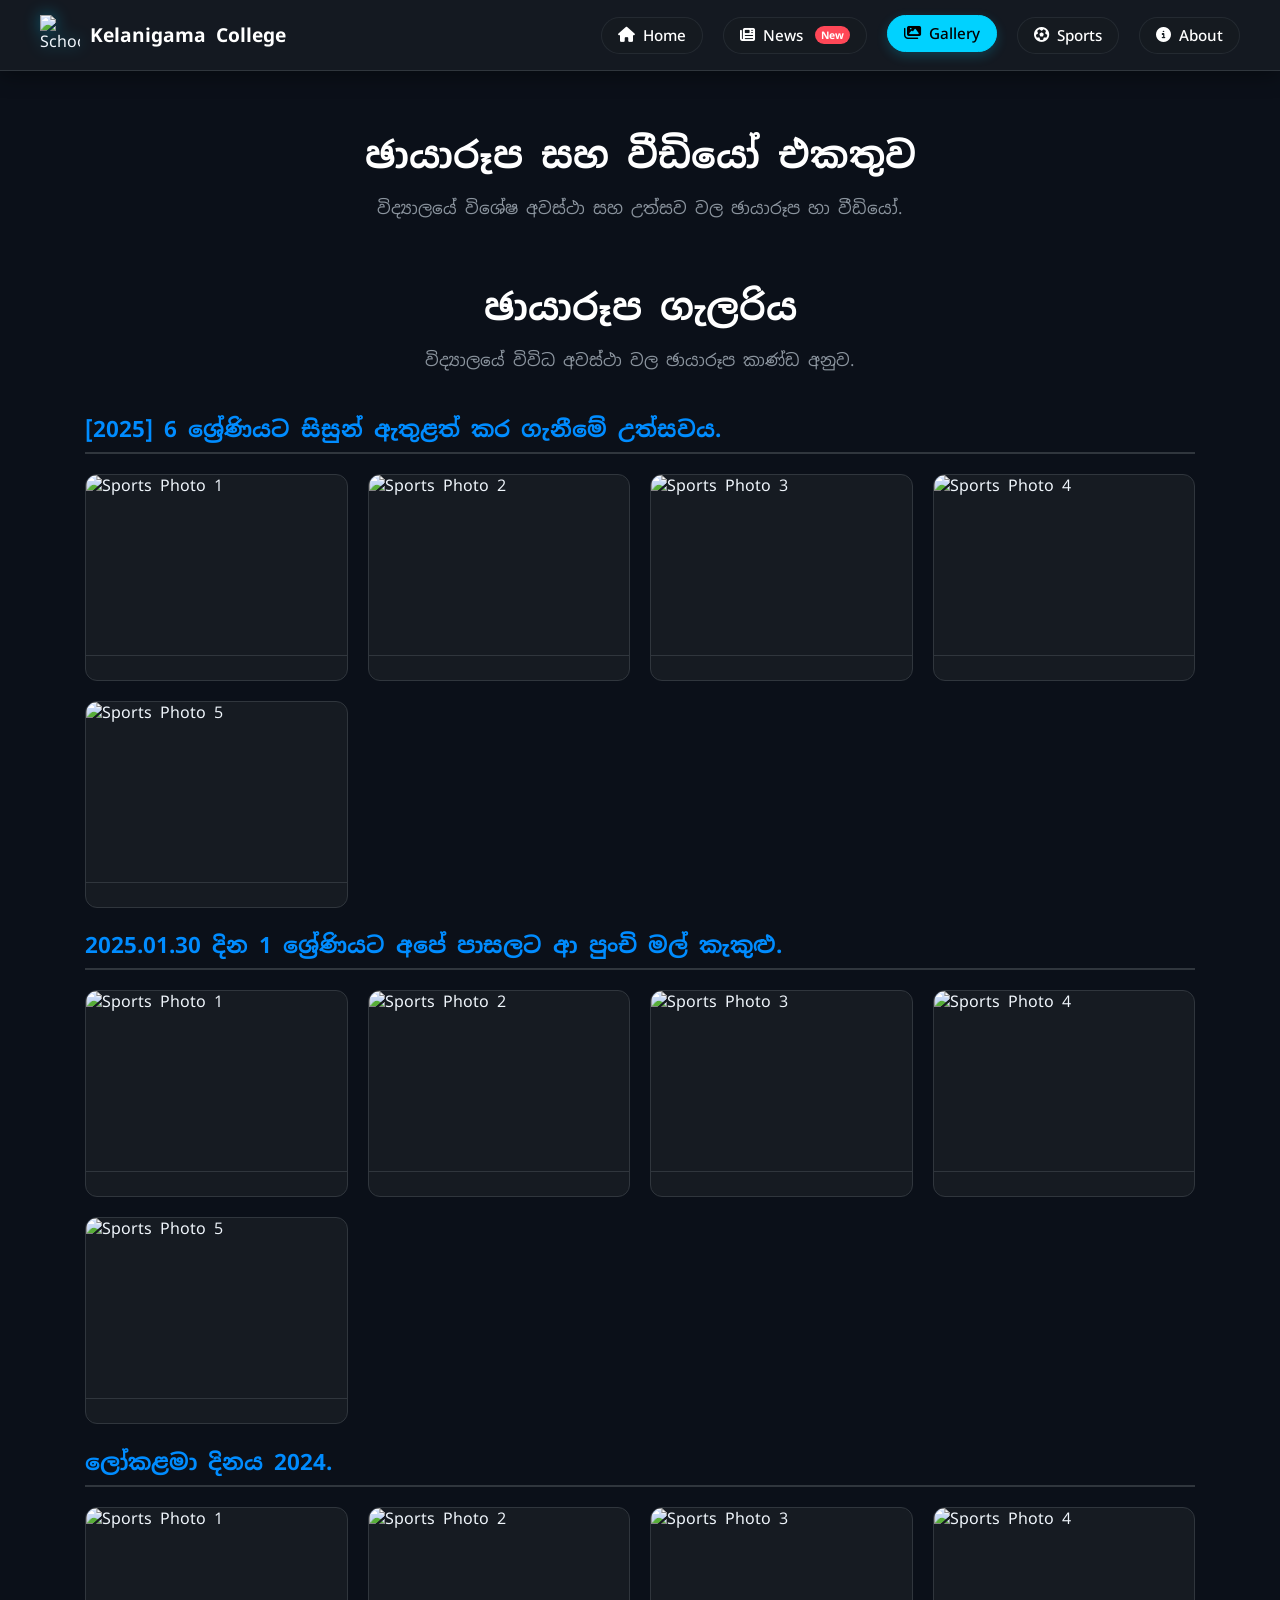
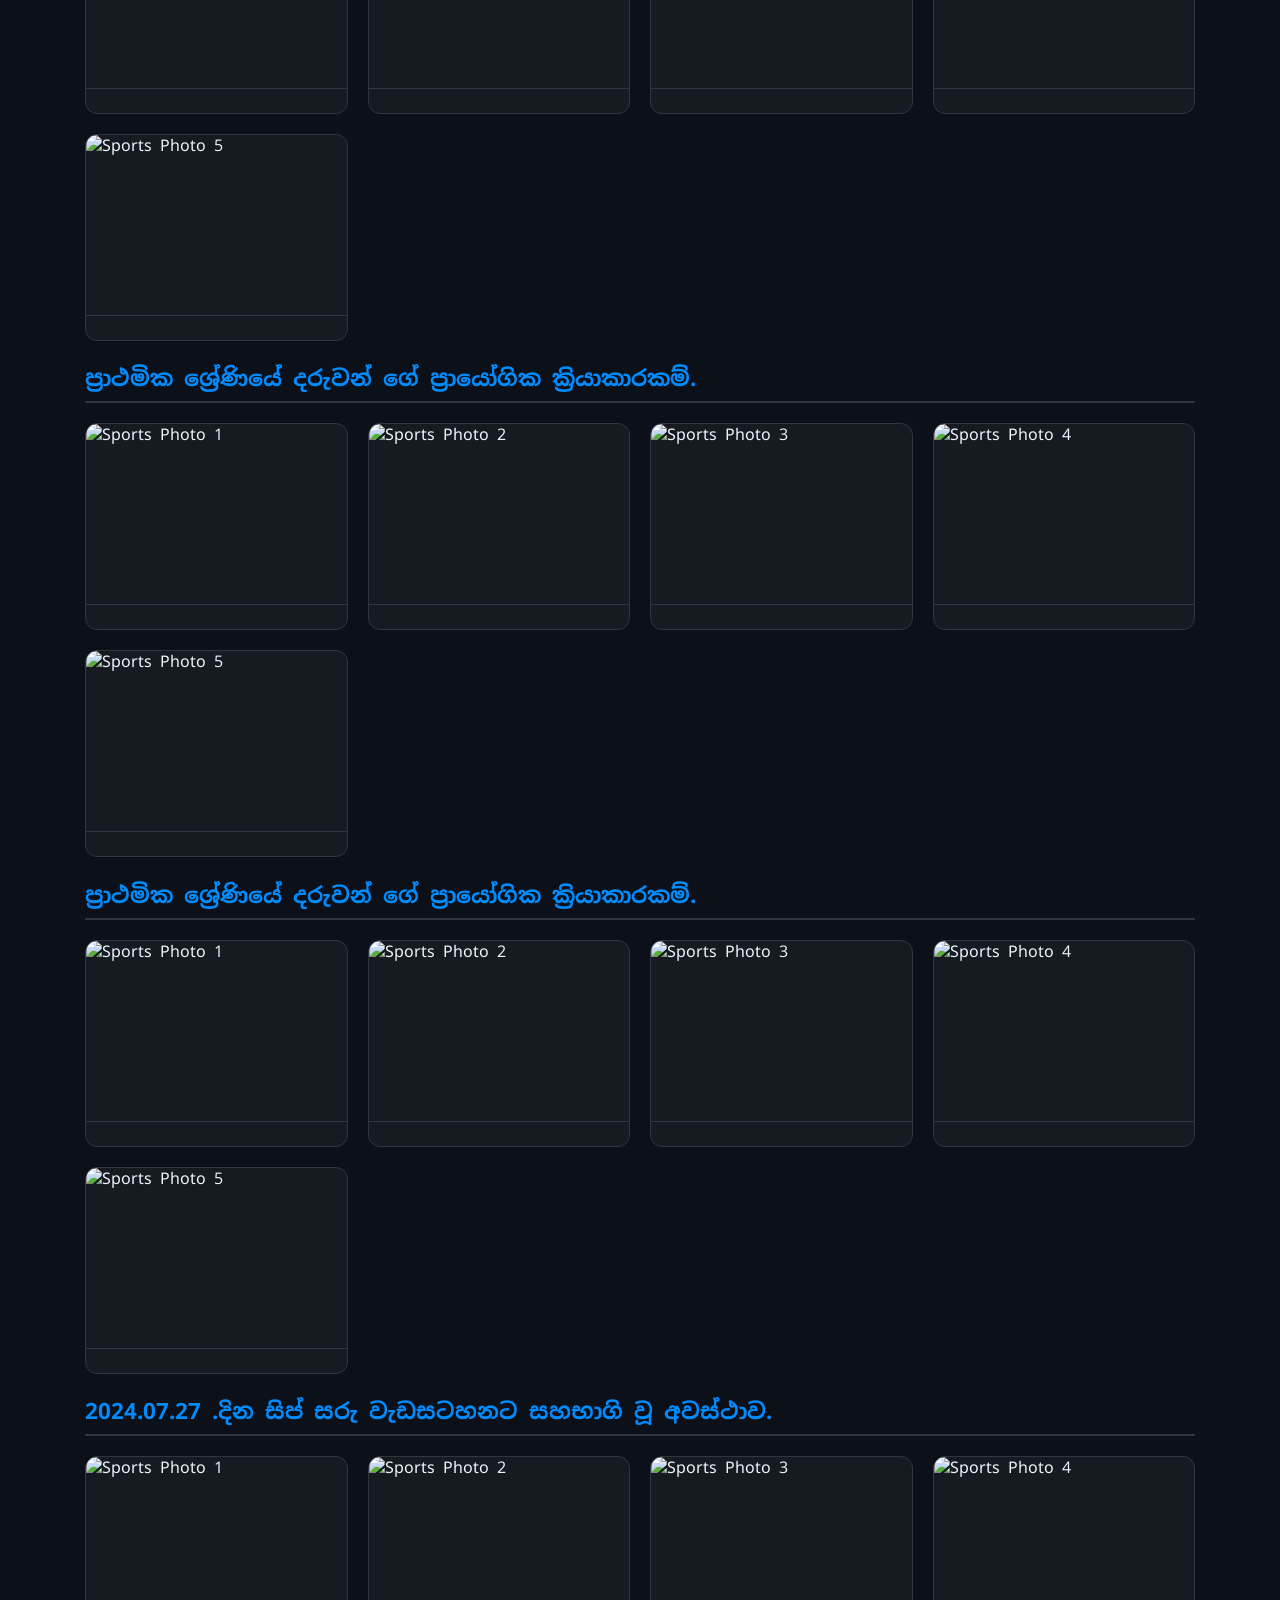
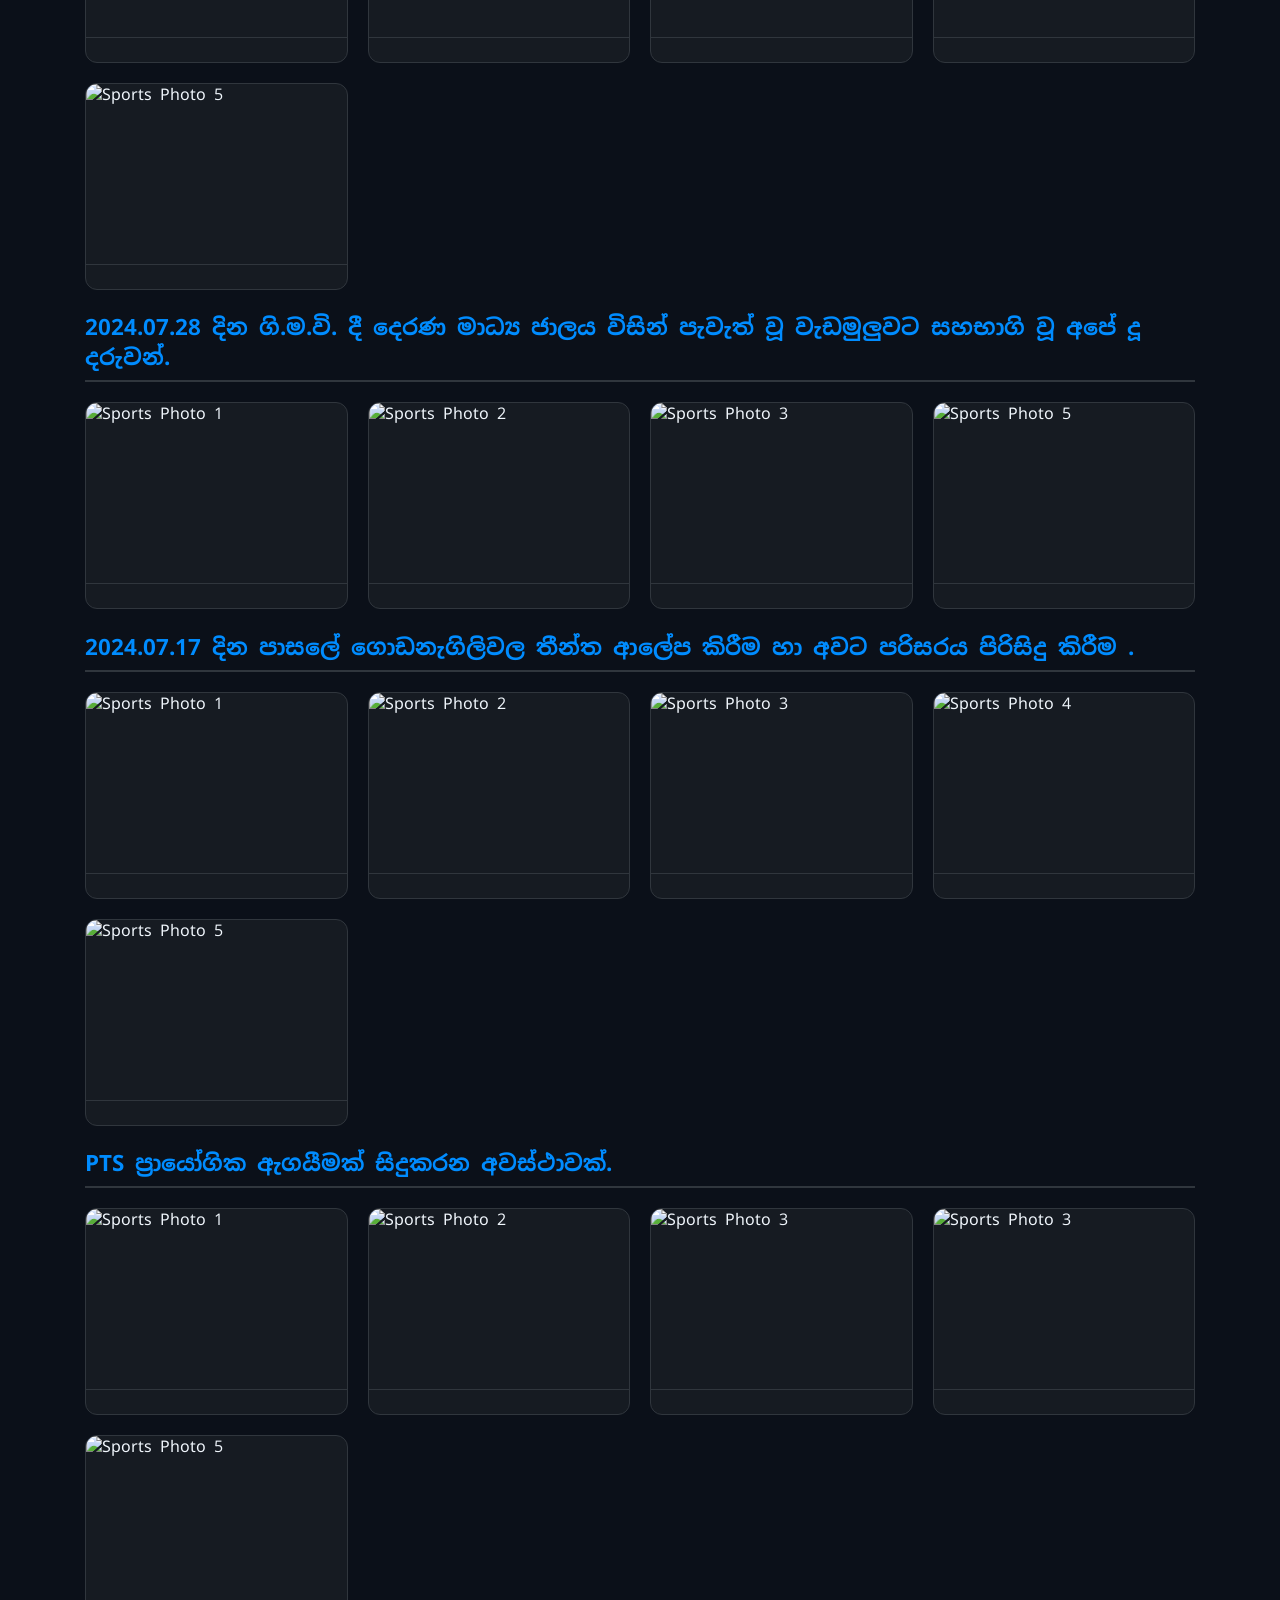
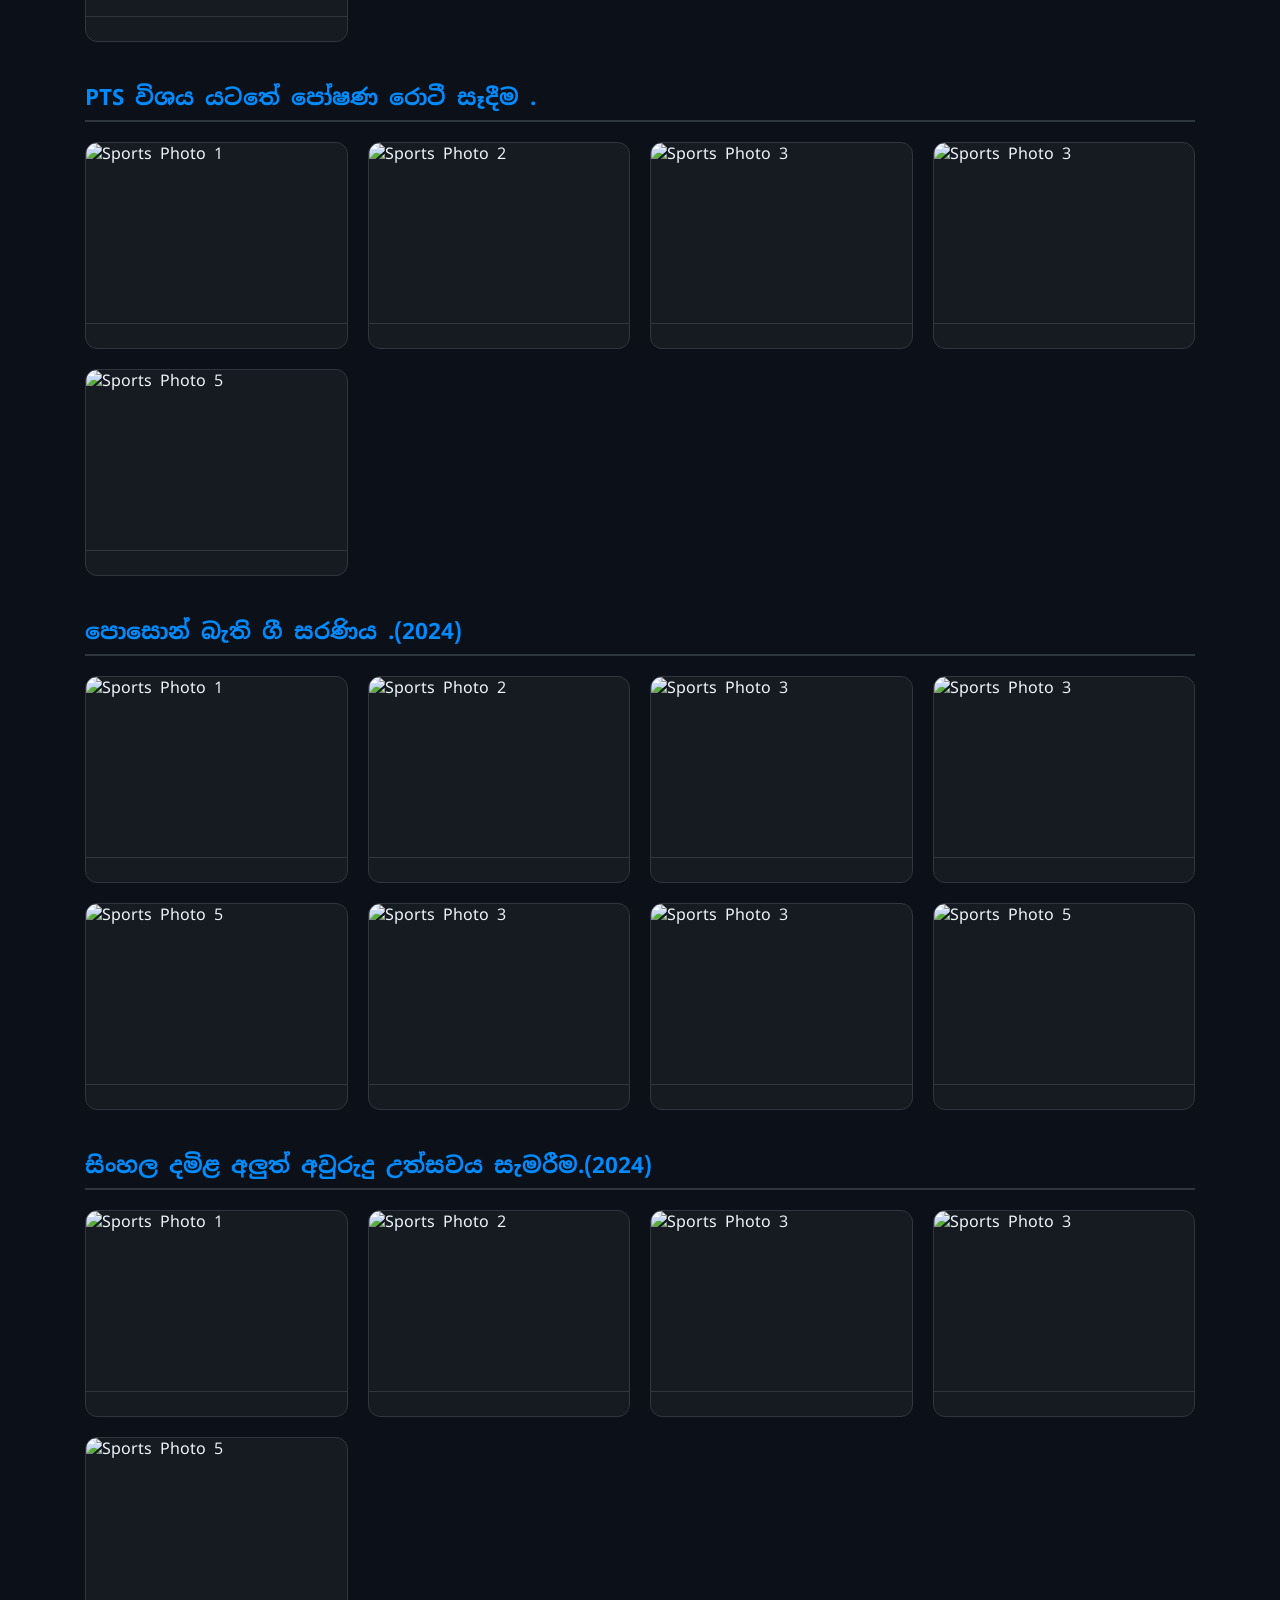
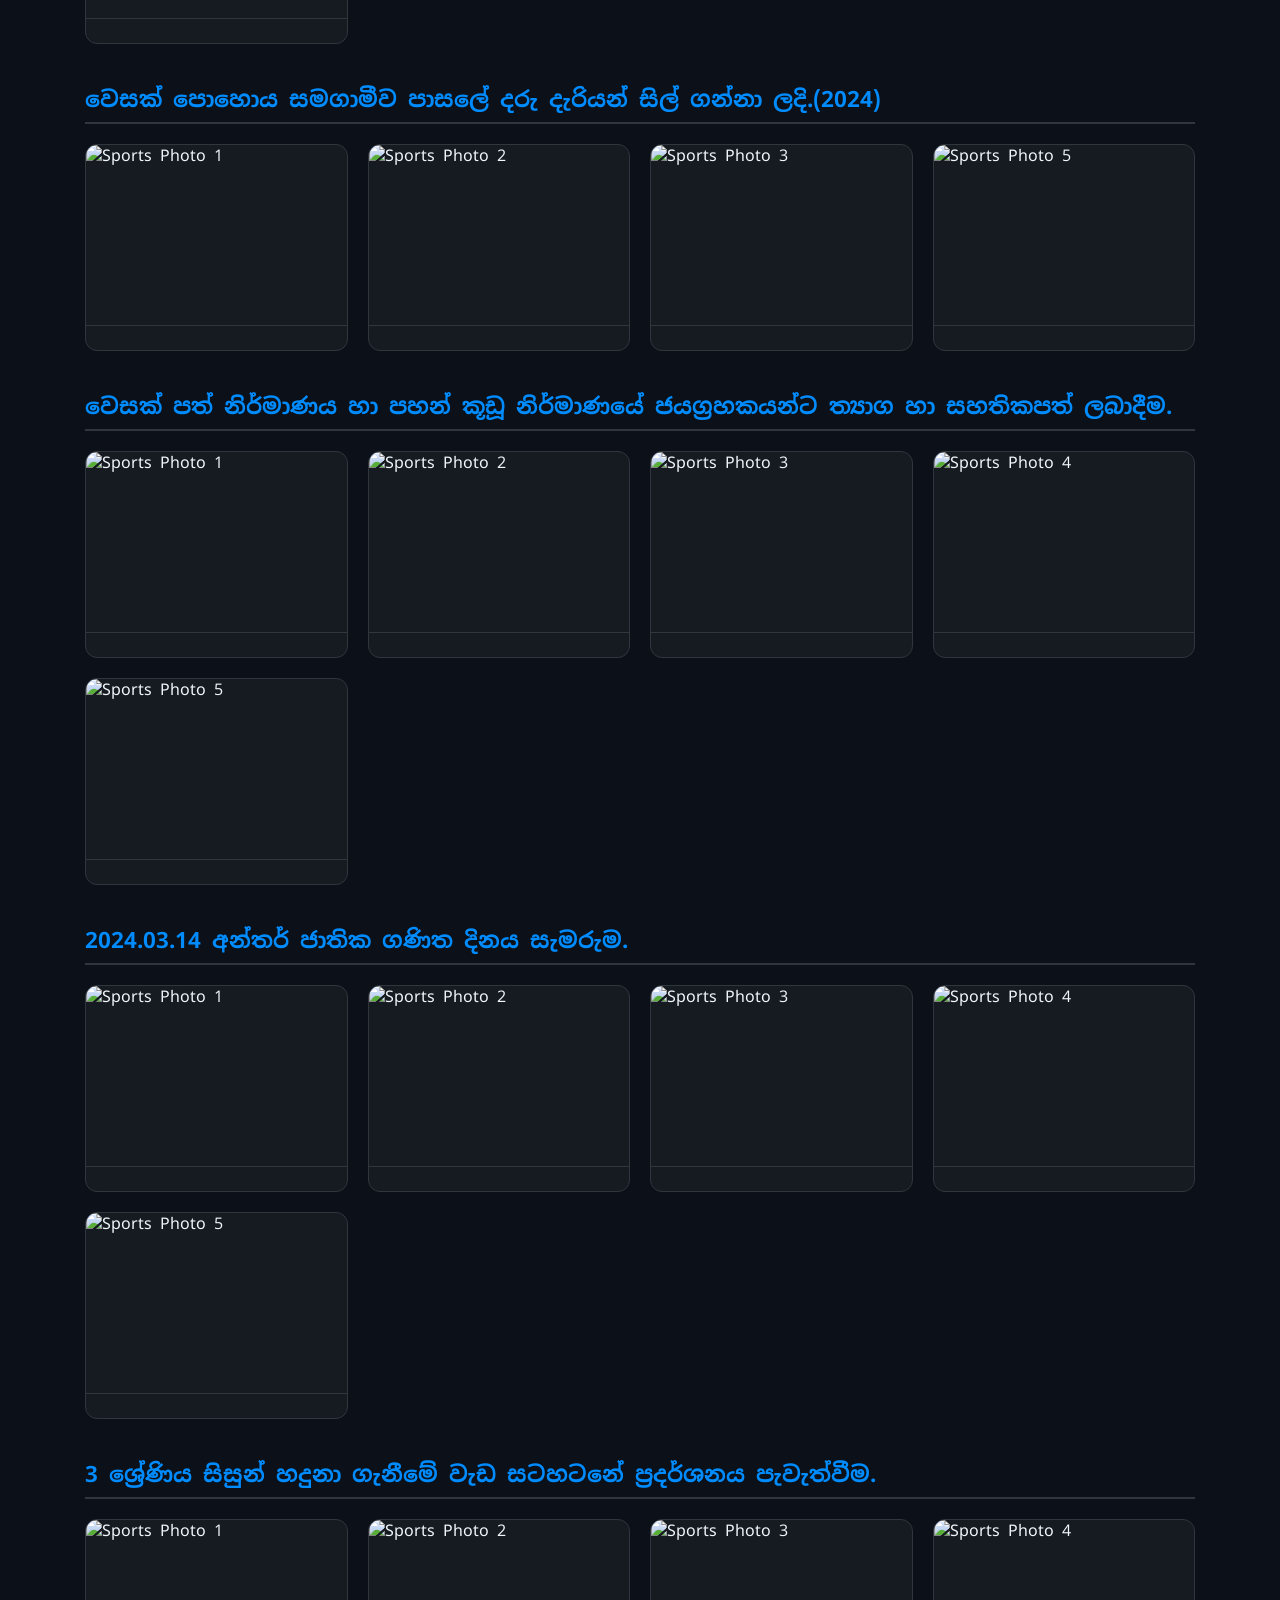
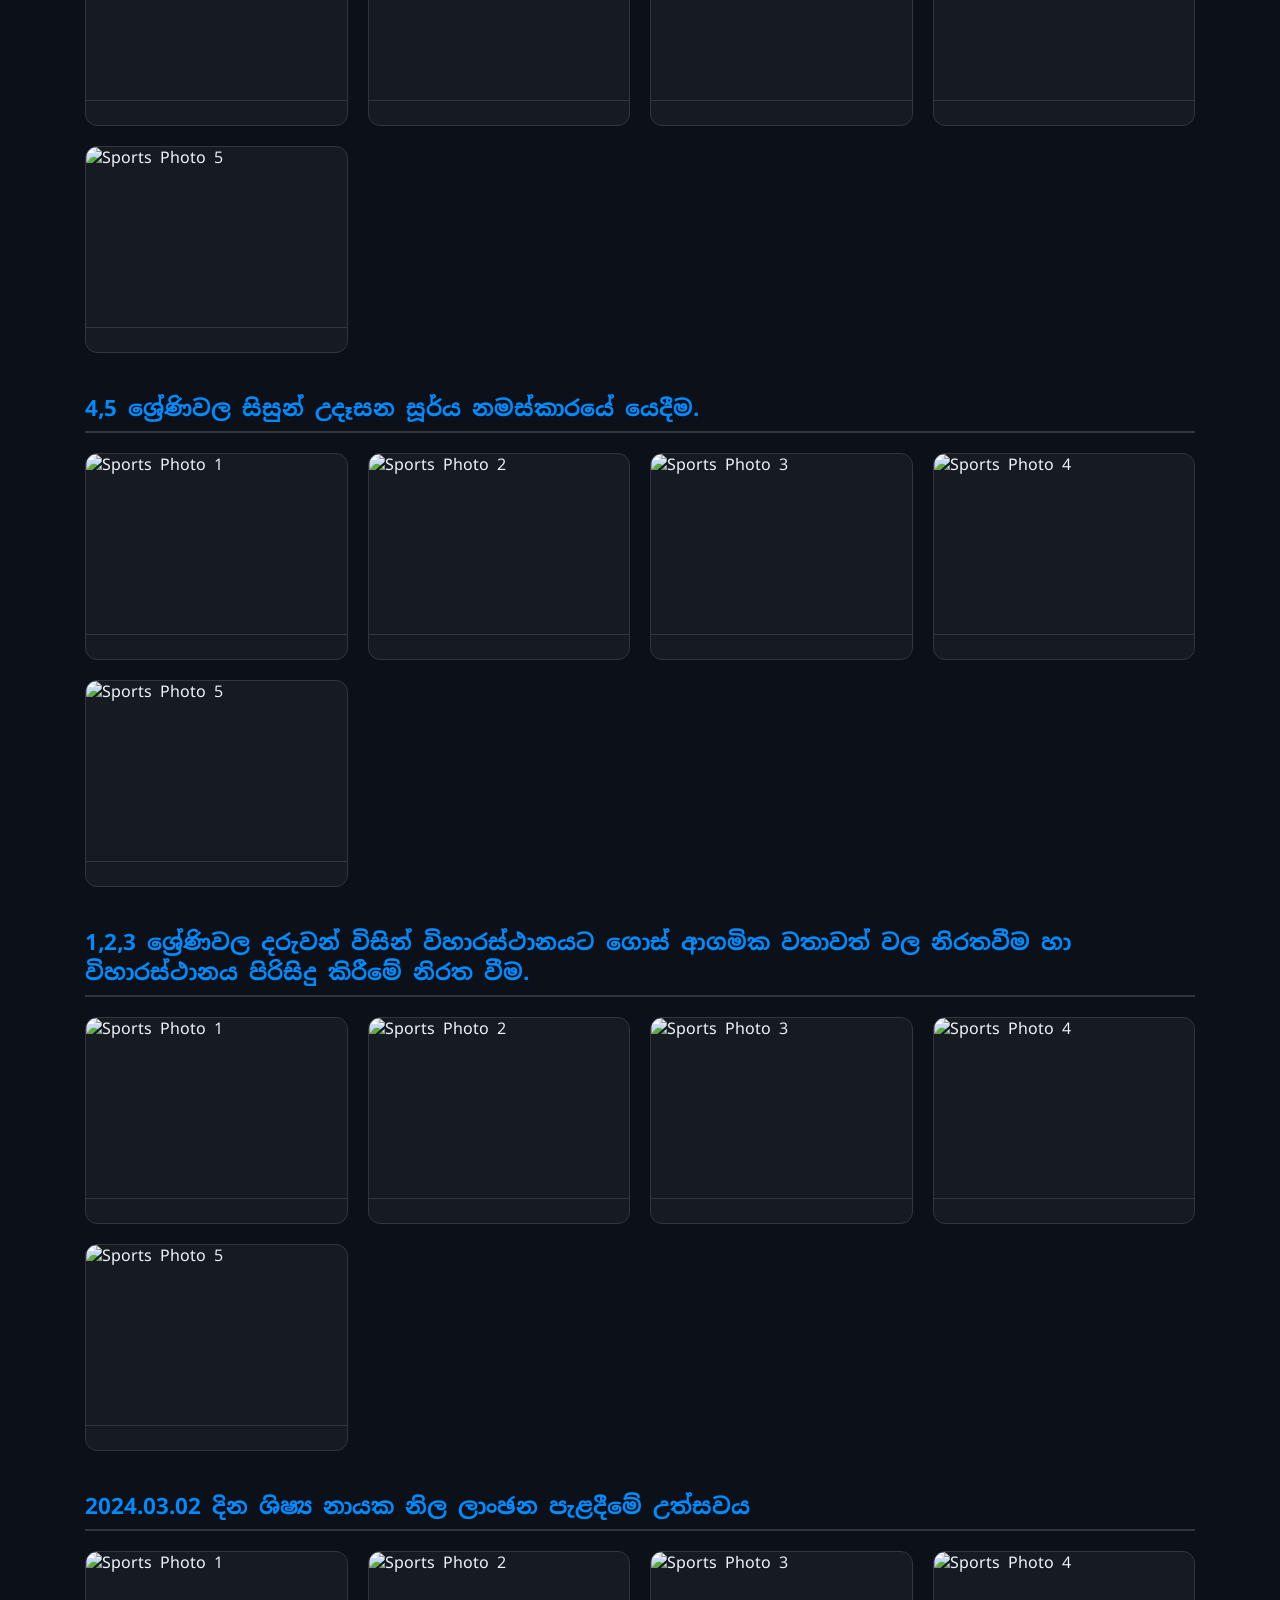
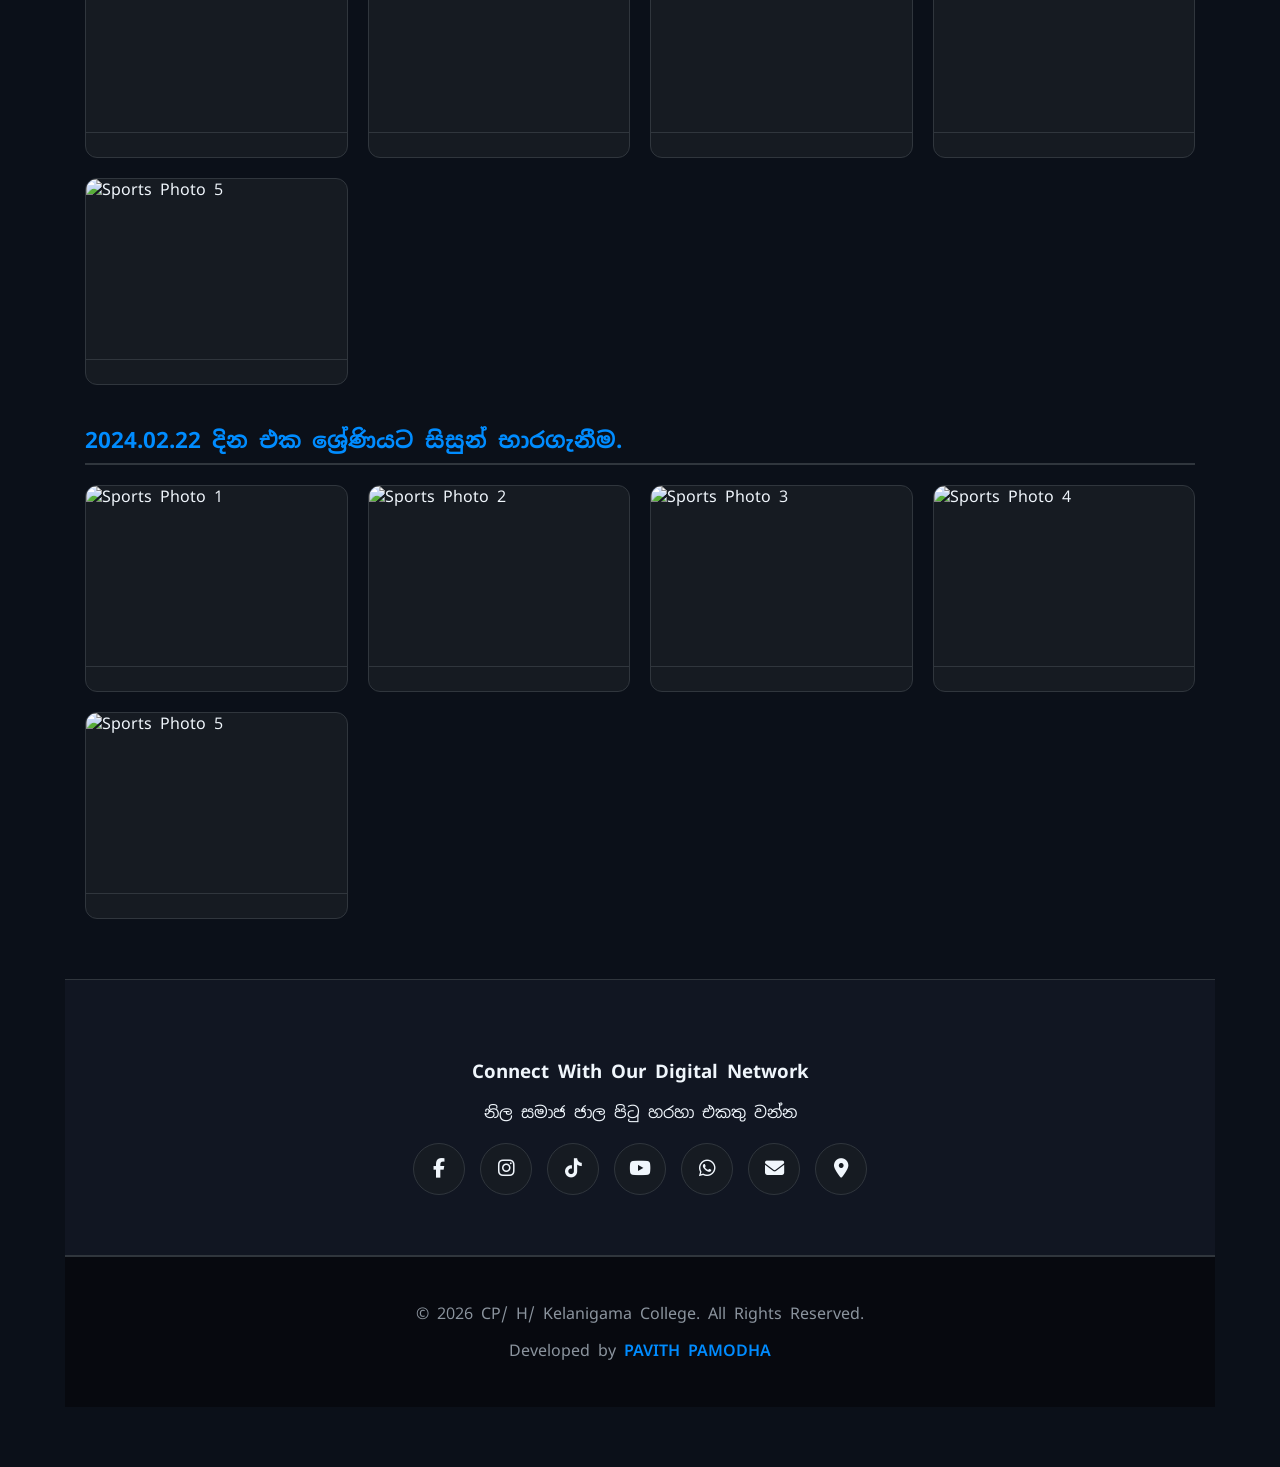
==== gallery.html @ 4d426188 "Add files via upload" ====
<!DOCTYPE html>
<html lang="si">
<head>
  <meta charset="UTF-8">
  <meta name="viewport" content="width=device-width, initial-scale=1.0">
  <title>CP/ H/ Kelanigama College - Official Website</title>
  <!-- Sinhala Google Font සහ FontAwesome Icons -->
  <link href="https://fonts.googleapis.com/css2?family=Noto+Sans+Sinhala:wght@400;500;600;700&family=Poppins:wght@400;500;600;700&display=swap" rel="stylesheet">
  <link rel="stylesheet" href="https://cdnjs.cloudflare.com/ajax/libs/font-awesome/6.4.0/css/all.min.css">
  <style>
    :root {
      --primary-color: #004080;
      --accent-color: #008cff;
      --bg-dark: #0b1019;
      --card-bg: #161b22;
      --text-main: #f0f6fc;
      --text-muted: #8b949e;
      --border-color: #30363d;
    }

    html {
      scroll-behavior: smooth;
    }

    body {
      font-family: 'Noto Sans Sinhala', 'Poppins', sans-serif;
      margin: 0;
      padding: 0;
      background-color: var(--bg-dark);
      color: var(--text-main);
      overflow-x: hidden;
      font-size: 16px;
      -webkit-text-size-adjust: 100%;
    }

    /* Top Navigation Bar */
    .navbar {
      background-color: rgba(22, 27, 34, 0.95);
      backdrop-filter: blur(10px);
      display: flex;
      justify-content: space-between;
      align-items: center;
      padding: 15px 40px;
      position: sticky;
      top: 0;
      z-index: 1000;
      border-bottom: 1px solid var(--border-color);
      box-shadow: 0 4px 20px rgba(0,0,0,0.4);
    }

    .logo-container {
      display: flex;
      align-items: center;
      gap: 10px;
    }

    .nav-logo {
      width: 40px;
      height: 40px;
      object-fit: contain;
      filter: drop-shadow(0 0 8px rgba(0, 210, 255, 0.4));
    }

    .school-name {
      font-size: 1.2rem;
      font-weight: bold;
      color: #ffffff;
    }

    .nav-links {
      list-style: none;
      display: flex;
      gap: 20px;
      align-items: center;
      flex-wrap: wrap;
      margin: 0;
      padding: 0;
    }

    .nav-links li a {
      display: flex;
      align-items: center;
      gap: 8px;
      text-decoration: none;
      color: #ffffff;
      font-size: 0.95rem;
      font-weight: 500;
      padding: 8px 16px;
      border-radius: 20px;
      transition: all 0.3s ease;
      position: relative;
      background-color: rgba(22, 27, 34, 0.6);
      border: 1px solid rgba(48, 54, 61, 0.6);
    }

    .nav-links li a:hover, .nav-links li a.active {
      color: #000000;
      background-color: #00d2ff;
      border-color: #00d2ff;
      transform: translateY(-2px);
      box-shadow: 0 4px 12px rgba(0, 210, 255, 0.2);
    }

    .badge {
      background-color: #ff4757;
      color: white;
      font-size: 0.65rem;
      font-weight: bold;
      padding: 2px 6px;
      border-radius: 10px;
      margin-left: 4px;
    }

    .menu-toggle {
      display: none;
      cursor: pointer;
    }

    .menu-toggle .bar {
      display: block;
      width: 25px;
      height: 3px;
      margin: 5px auto;
      background-color: var(--text-main);
      transition: all 0.3s ease;
    }

    /* Hero Section */
    header {
      background: linear-gradient(rgba(11, 15, 25, 0.85), rgba(11, 15, 25, 0.9)), url('3.jpg');
      background-size: cover;
      background-repeat: no-repeat;
      background-position: center;
      padding: 140px 20px 120px 20px;
      text-align: center;
      border-bottom: 1px solid var(--border-color);
    }

    .hero-container {
      max-width: 800px;
      margin: 0 auto;
    }

    .school-logo {
      width: 80px;
      height: 80px;
      object-fit: contain;
      margin-bottom: 25px;
      filter: drop-shadow(0 0 20px rgba(0, 210, 255, 0.3));
    }

    header h1 {
      margin: 0 0 15px 0;
      font-size: 2.8rem;
      color: #ffffff;
      font-weight: 700;
    }

    .tagline {
      font-size: 1.15rem;
      color: var(--accent-color);
      font-weight: 600;
      letter-spacing: 1.5px;
      margin-bottom: 15px;
      text-transform: uppercase;
    }

    header p {
      margin: 0 auto 35px auto;
      font-size: 1.1rem;
      line-height: 1.7;
      color: var(--text-muted);
      max-width: 650px;
    }

    .explore-btn {
      display: inline-block;
      background: linear-gradient(135deg, #004080, #00d2ff);
      color: white;
      padding: 14px 35px;
      border-radius: 30px;
      text-decoration: none;
      font-weight: 600;
      font-size: 1rem;
      box-shadow: 0 4px 15px rgba(0, 210, 255, 0.3);
      transition: all 0.3s ease;
    }

    .explore-btn:hover {
      background: linear-gradient(135deg, #00d2ff, #004080);
      transform: translateY(-3px);
    }

    /* Main Sections */
    .section-container {
      max-width: 1150px;
      margin: 60px auto;
      padding: 0 20px;
      text-align: center;
    }

    .section-container h2 {
      font-size: 2.3rem;
      color: #ffffff;
      margin-bottom: 15px;
    }

    .section-container > p {
      font-size: 1.05rem;
      line-height: 1.7;
      color: var(--text-muted);
      max-width: 700px;
      margin: 0 auto 40px auto;
    }

    .admin-grid {
      display: grid;
      grid-template-columns: repeat(auto-fit, minmax(240px, 1fr));
      gap: 25px;
      margin-top: 30px;
      text-align: left;
    }

    .admin-card {
      background: var(--card-bg);
      border: 1px solid var(--border-color);
      padding: 30px 25px;
      border-radius: 14px;
      box-shadow: 0 8px 24px rgba(0,0,0,0.2);
      transition: transform 0.3s, border-color 0.3s;
      position: relative;
      overflow: hidden;
    }

    .admin-card::before {
      content: '';
      position: absolute;
      top: 0;
      left: 0;
      width: 4px;
      height: 100%;
      background: var(--accent-color);
    }

    .admin-card:hover {
      transform: translateY(-5px);
      border-color: var(--accent-color);
    }

    .admin-card h3 {
      font-size: 1.05rem;
      color: var(--accent-color);
      margin-bottom: 12px;
      display: flex;
      align-items: center;
      gap: 12px;
    }

    .admin-card p {
      font-size: 1.1rem;
      font-weight: 600;
      color: var(--text-main);
      margin: 0;
    }

    /* School Anthem Box */
    .anthem-box {
      background: var(--card-bg);
      border: 1px solid var(--border-color);
      border-radius: 14px;
      padding: 40px;
      max-width: 800px;
      margin: 30px auto 0 auto;
      text-align: center;
    }

    .anthem-lyrics {
      font-size: 1.15rem;
      line-height: 2.2;
      color: var(--text-main);
      white-space: pre-line;
      margin-bottom: 30px;
      font-weight: 500;
    }

    .anthem-box audio {
      width: 100%;
      max-width: 500px;
    }

    /* Gallery Grids */
    .gallery-grid {
      display: grid;
      grid-template-columns: repeat(auto-fit, minmax(250px, 1fr));
      gap: 20px;
      margin-top: 20px;
    }

    .gallery-item {
      background: var(--card-bg);
      border: 1px solid var(--border-color);
      border-radius: 12px;
      overflow: hidden;
      transition: transform 0.3s;
    }

    .gallery-item:hover {
      transform: translateY(-4px);
    }

    .gallery-item img {
      width: 100%;
      height: 180px;
      object-fit: cover;
      display: block;
    }

    .gallery-caption {
      padding: 12px;
      font-size: 0.95rem;
      font-weight: 600;
      color: var(--text-main);
      margin: 0;
      text-align: center;
      border-top: 1px solid var(--border-color);
    }

    /* Video Section */
    .video-grid {
      display: grid;
      grid-template-columns: repeat(auto-fit, minmax(320px, 1fr));
      gap: 25px;
      margin-top: 30px;
    }

    .video-item {
      background: var(--card-bg);
      border: 1px solid var(--border-color);
      border-radius: 14px;
      overflow: hidden;
    }

    .video-item video {
      width: 100%;
      height: 200px;
      object-fit: cover;
      display: block;
      background: #000;
    }

    .video-caption {
      padding: 15px;
      font-size: 1rem;
      font-weight: 600;
      color: var(--text-main);
      margin: 0;
      text-align: center;
      border-top: 1px solid var(--border-color);
    }

    /* Social Section */
    .social-section {
      text-align: center;
      padding: 60px 20px;
      background: #111622;
      border-top: 1px solid var(--border-color);
      border-bottom: 1px solid var(--border-color);
    }

    .social-icons-container {
      display: flex;
      justify-content: center;
      gap: 15px;
      flex-wrap: wrap;
      margin-top: 20px;
    }

    .social-icon {
      width: 50px;
      height: 50px;
      background-color: var(--card-bg);
      color: var(--text-main);
      border: 1px solid var(--border-color);
      border-radius: 50%;
      display: flex;
      align-items: center;
      justify-content: center;
      text-decoration: none;
      font-size: 1.2rem;
      transition: all 0.3s;
    }

    .social-icon:hover {
      background-color: var(--accent-color);
      color: #0b0f19;
    }

    footer {
      background-color: #07090f;
      color: var(--text-muted);
      text-align: center;
      padding: 30px 20px;
      border-top: 1px solid var(--border-color);
    }

    footer span {
      color: var(--accent-color);
      font-weight: 600;
    }

   @media screen and (max-width: 768px) {
    .menu-toggle {
        display: block;
    }

    .nav-links {
        display: none; /* ෆෝන් එකේදී මුලින් මෙනුව සඟවා තැබීමට */
        flex-direction: column;
        width: 100%;
        text-align: center;
        background-color: rgba(22, 27, 34, 0.98);
        position: absolute;
        top: 70px;
        left: 0;
        padding: 20px 0;
        border-bottom: 1px solid var(--border-color);
        z-index: 1000;
    }
    
    .nav-links.active {
        display: flex; /* ක්ලික් කළ විට මෙනුව පෙන්වීමට */
    }
    
    .nav-links li a {
        width: 80%;
        margin: 4px auto;
        justify-content: center;
    }
}
.gallery-category {
    margin-bottom: 40px;
    text-align: left;
}

.gallery-category h3 {
    color: var(--accent-color);
    font-size: 1.4rem;
    margin-bottom: 20px;
    border-bottom: 2px solid var(--border-color);
    padding-bottom: 8px;
}
  </style>
</head>
<body>

<nav class="navbar">
    <div class="logo-container">
        <img src="logo.png" alt="School Logo" class="nav-logo">
        <span class="school-name">Kelanigama College</span>
    </div>

    <!-- හැම්බර්ගර් අයිකනය (රේඛා තුන) -->
    <div class="menu-toggle" id="mobile-menu">
        <span class="bar"></span>
        <span class="bar"></span>
        <span class="bar"></span>
    </div>

    <ul class="nav-links">
        <li><a href="index.html" ><i class="fa-solid fa-house"></i> Home</a></li>
        <li><a href="news.html"><i class="fa-solid fa-newspaper"></i> News <span class="badge">New</span></a></li>
        <li><a href="gallery.html"class="active"><i class="fa-solid fa-images"></i> Gallery</a></li>
        <li><a href="sports.html"><i class="fa-solid fa-futbol"></i> Sports</a></li>
        <li><a href="about.html"><i class="fa-solid fa-circle-info"></i> About</a></li>
    </ul>
</nav>

<main class="section-container">
    <h2>ඡායාරූප සහ වීඩියෝ එකතුව</h2>
    <p>විද්‍යාලයේ විශේෂ අවස්ථා සහ උත්සව වල ඡායාරූප හා වීඩියෝ.</p>

    <main class="section-container">
    <h2>ඡායාරූප ගැලරිය</h2>
    <p>විද්‍යාලයේ විවිධ අවස්ථා වල ඡායාරූප කාණ්ඩ අනුව.</p>
    
     <!--[2025] 6 ශ්‍රේණියට සිසුන් ඇතුළත් කර ගැනීමේ උත්සවය.-->
     <div class="gallery-category">
        <h3>[2025] 6 ශ්‍රේණියට සිසුන් ඇතුළත් කර ගැනීමේ උත්සවය.</h3>
        <div class="gallery-grid">
            <div class="gallery-item">
                <img src="25g6n1.jpg" alt="Sports Photo 1">
                <p class="gallery-caption"></p>
            </div>
            <div class="gallery-item">
                <img src="25g6n2.jpg" alt="Sports Photo 2">
                <p class="gallery-caption"></p>
            </div>
            <div class="gallery-item">
                <img src="25g6n3.jpg" alt="Sports Photo 3">
                <p class="gallery-caption"></p>
            </div>
            <div class="gallery-item">
                <img src="25g6n4.jpg" alt="Sports Photo 4">
                <p class="gallery-caption"></p>
            </div>
            <div class="gallery-item">
                <img src="25g6n5.jpg" alt="Sports Photo 5">
                <p class="gallery-caption"></p>
            </div>
        </div>

     <!-- 2025.01.30 දින 1 ශ්‍රේණියට අපේ පාසලට ආ පුංචි මල් කැකුළු .-->
     <div class="gallery-category">
        <h3>  2025.01.30 දින 1 ශ්‍රේණියට අපේ පාසලට ආ පුංචි මල් කැකුළු.</h3>
        <div class="gallery-grid">
            <div class="gallery-item">
                <img src="25g1n1.jpg" alt="Sports Photo 1">
                <p class="gallery-caption"></p>
            </div>
            <div class="gallery-item">
                <img src="25g1n2.jpg" alt="Sports Photo 2">
                <p class="gallery-caption"></p>
            </div>
            <div class="gallery-item">
                <img src="25g1n3.jpg" alt="Sports Photo 3">
                <p class="gallery-caption"></p>
            </div>
            <div class="gallery-item">
                <img src="25g1n4.jpg" alt="Sports Photo 4">
                <p class="gallery-caption"></p>
            </div>
            <div class="gallery-item">
                <img src="25g1n5.jpg" alt="Sports Photo 5">
                <p class="gallery-caption"></p>
            </div>
        </div>

               <!-- ලෝකළමා දිනය 2024 .-->
     <div class="gallery-category">
        <h3> ලෝකළමා දිනය 2024.</h3>
        <div class="gallery-grid">
            <div class="gallery-item">
                <img src="24cd1.jpg" alt="Sports Photo 1">
                <p class="gallery-caption"></p>
            </div>
            <div class="gallery-item">
                <img src="24cd2.jpg" alt="Sports Photo 2">
                <p class="gallery-caption"></p>
            </div>
            <div class="gallery-item">
                <img src="24cd3.jpg" alt="Sports Photo 3">
                <p class="gallery-caption"></p>
            </div>
            <div class="gallery-item">
                <img src="24cd4.jpg" alt="Sports Photo 4">
                <p class="gallery-caption"></p>
            </div>
            <div class="gallery-item">
                <img src="24cd5.jpg" alt="Sports Photo 5">
                <p class="gallery-caption"></p>
            </div>
        </div>
     <div class="gallery-category">
        <h3> ප්‍රාථමික ⁣ශ්‍රේණියේ දරුවන් ගේ ප්‍රායෝගික ක්‍රියාකාරකම්.</h3>
        <div class="gallery-grid">
            <div class="gallery-item">
                <img src="pgpc1.jpg" alt="Sports Photo 1">
                <p class="gallery-caption"></p>
            </div>
            <div class="gallery-item">
                <img src="pgpc2.jpg" alt="Sports Photo 2">
                <p class="gallery-caption"></p>
            </div>
            <div class="gallery-item">
                <img src="pgpc3.jpg" alt="Sports Photo 3">
                <p class="gallery-caption"></p>
            </div>
            <div class="gallery-item">
                <img src="pgpc4.jpg" alt="Sports Photo 4">
                <p class="gallery-caption"></p>
            </div>
            <div class="gallery-item">
                <img src="pgpc5.jpg" alt="Sports Photo 5">
                <p class="gallery-caption"></p>
            </div>
        </div>

               <!--ප්‍රාථමික ⁣ශ්‍රේණියේ දරුවන් ගේ ප්‍රායෝගික ක්‍රියාකාරකම්.-->
     <div class="gallery-category">
        <h3> ප්‍රාථමික ⁣ශ්‍රේණියේ දරුවන් ගේ ප්‍රායෝගික ක්‍රියාකාරකම්.</h3>
        <div class="gallery-grid">
            <div class="gallery-item">
                <img src="pgpc1.jpg" alt="Sports Photo 1">
                <p class="gallery-caption"></p>
            </div>
            <div class="gallery-item">
                <img src="pgpc2.jpg" alt="Sports Photo 2">
                <p class="gallery-caption"></p>
            </div>
            <div class="gallery-item">
                <img src="pgpc3.jpg" alt="Sports Photo 3">
                <p class="gallery-caption"></p>
            </div>
            <div class="gallery-item">
                <img src="pgpc4.jpg" alt="Sports Photo 4">
                <p class="gallery-caption"></p>
            </div>
            <div class="gallery-item">
                <img src="pgpc5.jpg" alt="Sports Photo 5">
                <p class="gallery-caption"></p>
            </div>
        </div>


           <!--2024.07.27 .දින සිප් සරු වැඩසටහනට සහභාගි වූ අවස්ථාව.-->
     <div class="gallery-category">
        <h3> 2024.07.27 .දින සිප් සරු වැඩසටහනට සහභාගි වූ අවස්ථාව.</h3>
        <div class="gallery-grid">
            <div class="gallery-item">
                <img src="ssw1.jpg" alt="Sports Photo 1">
                <p class="gallery-caption"></p>
            </div>
            <div class="gallery-item">
                <img src="ssw2.jpg" alt="Sports Photo 2">
                <p class="gallery-caption"></p>
            </div>
            <div class="gallery-item">
                <img src="ssw3.jpg" alt="Sports Photo 3">
                <p class="gallery-caption"></p>
            </div>
            <div class="gallery-item">
                <img src="ssw4.jpg" alt="Sports Photo 4">
                <p class="gallery-caption"></p>
            </div>
            <div class="gallery-item">
                <img src="ssw5.jpg" alt="Sports Photo 5">
                <p class="gallery-caption"></p>
            </div>
        </div>

               <!--2024.07.28 දින ගිනිගත්හේන මධ්‍ය මහා විද්‍යාලයේ දී දෙරණ මාධ්‍ය ජාල⁣ය විසින් පැවැත් වූ වැඩමුලුවට සහභාගි වූ අපේ දූ දරුවන්.-->
     <div class="gallery-category">
        <h3> 2024.07.28 දින ගි.ම.වි. දී දෙරණ මාධ්‍ය ජාල⁣ය විසින් පැවැත් වූ වැඩමුලුවට සහභාගි වූ අපේ දූ දරුවන්.</h3>
        <div class="gallery-grid">
            <div class="gallery-item">
                <img src="gccd1.jpg" alt="Sports Photo 1">
                <p class="gallery-caption"></p>
            </div>
            <div class="gallery-item">
                <img src="gccd2.jpg" alt="Sports Photo 2">
                <p class="gallery-caption"></p>
            </div>
            <div class="gallery-item">
                <img src="gccd3.jpg" alt="Sports Photo 3">
                <p class="gallery-caption"></p>
            </div>
            <div class="gallery-item">
                <img src="gccd4.jpg" alt="Sports Photo 5">
                <p class="gallery-caption"></p>
            </div>
        </div>


           <!--2024.07.17 දින පාසලේ ගොඩනැගිලිවල තීන්ත ආලේප කිරීම හා අවට පරිසරය පිරිසිදු කිරීම .-->
     <div class="gallery-category">
        <h3> 2024.07.17 දින පාසලේ ගොඩනැගිලිවල තීන්ත ආලේප කිරීම හා අවට පරිසරය පිරිසිදු කිරීම .</h3>
        <div class="gallery-grid">
            <div class="gallery-item">
                <img src="gpk1.jpg" alt="Sports Photo 1">
                <p class="gallery-caption"></p>
            </div>
            <div class="gallery-item">
                <img src="gpk2.jpg" alt="Sports Photo 2">
                <p class="gallery-caption"></p>
            </div>
            <div class="gallery-item">
                <img src="gpk3.jpg" alt="Sports Photo 3">
                <p class="gallery-caption"></p>
            </div>
            <div class="gallery-item">
                <img src="gpk4.jpg" alt="Sports Photo 4">
                <p class="gallery-caption"></p>
            </div>
            <div class="gallery-item">
                <img src="gpk5.jpg" alt="Sports Photo 5">
                <p class="gallery-caption"></p>
            </div>
        </div>

        <!-- PTS ප්‍රායෝගික ඇගයීමක් සිදුකරන අවස්ථාවක්.-->
     <div class="gallery-category">
        <h3> PTS ප්‍රායෝගික ඇගයීමක් සිදුකරන අවස්ථාවක්.</h3>
        <div class="gallery-grid">
            <div class="gallery-item">
                <img src="ptspractical1.jpg" alt="Sports Photo 1">
                <p class="gallery-caption"></p>
            </div>
            <div class="gallery-item">
                <img src="ptspractical2.jpg" alt="Sports Photo 2">
                <p class="gallery-caption"></p>
            </div>
            <div class="gallery-item">
                <img src="ptspractical3.jpg" alt="Sports Photo 3">
                <p class="gallery-caption"></p>
            </div>
            <div class="gallery-item">
                <img src="ptspractical4.jpg" alt="Sports Photo 3">
                <p class="gallery-caption"></p>
            </div>
            <div class="gallery-item">
                <img src="ptspractical5.jpg" alt="Sports Photo 5">
                <p class="gallery-caption"></p>
            </div>
        </div>
     </div>


     <!-- PTS විශය යටතේ පෝෂණ රොටී සෑදීම .-->
     <div class="gallery-category">
        <h3> PTS විශය යටතේ පෝෂණ රොටී සෑදීම .</h3>
        <div class="gallery-grid">
            <div class="gallery-item">
                <img src="ptspr1.jpg" alt="Sports Photo 1">
                <p class="gallery-caption"></p>
            </div>
            <div class="gallery-item">
                <img src="ptspr2.jpg" alt="Sports Photo 2">
                <p class="gallery-caption"></p>
            </div>
            <div class="gallery-item">
                <img src="ptspr3.jpg" alt="Sports Photo 3">
                <p class="gallery-caption"></p>
            </div>
            <div class="gallery-item">
                <img src="ptspr4.jpg" alt="Sports Photo 3">
                <p class="gallery-caption"></p>
            </div>
            <div class="gallery-item">
                <img src="ptspr5.jpg" alt="Sports Photo 5">
                <p class="gallery-caption"></p>
            </div>
        </div>
     </div>

         <!--පොසොන් බැති ගී සරණිය .(2024)-->
     <div class="gallery-category">
        <h3>පොසොන් බැති ගී සරණිය .(2024)</h3>
        <div class="gallery-grid">
            <div class="gallery-item">
                <img src="24pbs1.jpg" alt="Sports Photo 1">
                <p class="gallery-caption"></p>
            </div>
            <div class="gallery-item">
                <img src="24pbs2.jpg" alt="Sports Photo 2">
                <p class="gallery-caption"></p>
            </div>
            <div class="gallery-item">
                <img src="24pbs3.jpg" alt="Sports Photo 3">
                <p class="gallery-caption"></p>
            </div>
            <div class="gallery-item">
                <img src="24pbs4.jpg" alt="Sports Photo 3">
                <p class="gallery-caption"></p>
            </div>
            <div class="gallery-item">
                <img src="24pbs5.jpg" alt="Sports Photo 5">
                <p class="gallery-caption"></p>
            </div>
            <div class="gallery-item">
                <img src="24pbs6.jpg" alt="Sports Photo 3">
                <p class="gallery-caption"></p>
            </div>
            <div class="gallery-item">
                <img src="24pbs7.jpg" alt="Sports Photo 3">
                <p class="gallery-caption"></p>
            </div>
            <div class="gallery-item">
                <img src="24pbs8.jpg" alt="Sports Photo 5">
                <p class="gallery-caption"></p>
            </div>
        </div>
      </div>
 
     <!-- සිංහල දමිළ අලුත් අවුරුදු උත්සවය සැමරීම.(2024)-->
     <div class="gallery-category">
        <h3> සිංහල දමිළ අලුත් අවුරුදු උත්සවය සැමරීම.(2024)</h3>
        <div class="gallery-grid">
            <div class="gallery-item">
                <img src="24ny1.jpg" alt="Sports Photo 1">
                <p class="gallery-caption"></p>
            </div>
            <div class="gallery-item">
                <img src="24ny2.jpg" alt="Sports Photo 2">
                <p class="gallery-caption"></p>
            </div>
            <div class="gallery-item">
                <img src="24ny3.jpg" alt="Sports Photo 3">
                <p class="gallery-caption"></p>
            </div>
            <div class="gallery-item">
                <img src="24ny4.jpg" alt="Sports Photo 3">
                <p class="gallery-caption"></p>
            </div>
            <div class="gallery-item">
                <img src="24ny5.jpg" alt="Sports Photo 5">
                <p class="gallery-caption"></p>
            </div>
        </div>
     </div>
 
     <!-- වෙසක් පොහොය සමගාමීව පාසලේ දරු දැරියන් සිල් ගන්නා ලදි.(2024)-->
     <div class="gallery-category">
        <h3>වෙසක් පොහොය සමගාමීව පාසලේ දරු දැරියන් සිල් ගන්නා ලදි.(2024)</h3>
        <div class="gallery-grid">
            <div class="gallery-item">
                <img src="24vd1.jpg" alt="Sports Photo 1">
                <p class="gallery-caption"></p>
            </div>
            <div class="gallery-item">
                <img src="24vd2.jpg" alt="Sports Photo 2">
                <p class="gallery-caption"></p>
            </div>
            <div class="gallery-item">
                <img src="24vd3.jpg" alt="Sports Photo 3">
                <p class="gallery-caption"></p>
            </div>
            <div class="gallery-item">
                <img src="24vd5.jpg" alt="Sports Photo 5">
                <p class="gallery-caption"></p>
            </div>
        </div>
     </div>
  
     <!--වෙසක් පත් නිර්මාණය හා පහන් කූඩූ නිර්මාණයේ ජයග්‍රහකයන්ට ත්‍යාග හා සහතිකපත් ලබාදීම.-->
     <div class="gallery-category">
        <h3> වෙසක් පත් නිර්මාණය හා පහන් කූඩූ නිර්මාණයේ ජයග්‍රහකයන්ට ත්‍යාග හා සහතිකපත් ලබාදීම.</h3>
        <div class="gallery-grid">
            <div class="gallery-item">
                <img src="vdsp1.jpg" alt="Sports Photo 1">
                <p class="gallery-caption"></p>
            </div>
            <div class="gallery-item">
                <img src="vdsp2.jpg" alt="Sports Photo 2">
                <p class="gallery-caption"></p>
            </div>
            <div class="gallery-item">
                <img src="vdsp3.jpg" alt="Sports Photo 3">
                <p class="gallery-caption"></p>
            </div>
            <div class="gallery-item">
                <img src="vdsp4.jpg" alt="Sports Photo 4">
                <p class="gallery-caption"></p>
            </div>
            <div class="gallery-item">
                <img src="vdsp5.jpg" alt="Sports Photo 5">
                <p class="gallery-caption"></p>
            </div>
        </div>
     </div>
 
     <!-- 2024.03.14 අන්තර් ජාතික ගණිත දිනය සැමරුම.-->
     <div class="gallery-category">
        <h3>2024.03.14 අන්තර් ජාතික ගණිත දිනය සැමරුම.</h3>
        <div class="gallery-grid">
            <div class="gallery-item">
                <img src="nmd1.jpg" alt="Sports Photo 1">
                <p class="gallery-caption"></p>
            </div>
            <div class="gallery-item">
                <img src="nmd2.jpg" alt="Sports Photo 2">
                <p class="gallery-caption"></p>
            </div>
            <div class="gallery-item">
                <img src="nmd3.jpg" alt="Sports Photo 3">
                <p class="gallery-caption"></p>
            </div>
            <div class="gallery-item">
                <img src="nmd4.jpg" alt="Sports Photo 4">
                <p class="gallery-caption"></p>
            </div>
            <div class="gallery-item">
                <img src="nmd5.jpg" alt="Sports Photo 5">
                <p class="gallery-caption"></p>
            </div>
        </div>
     </div>

      <!-- 3 ශ්‍රේණිය සිසුන් හදුනා ගැනීමේ වැඩ සටහටනේ  ප්‍රදර්ශනය පැවැත්වීම.-->
     <div class="gallery-category">
        <h3> 3 ශ්‍රේණිය සිසුන් හදුනා ගැනීමේ වැඩ සටහටනේ ප්‍රදර්ශනය පැවැත්වීම.</h3>
        <div class="gallery-grid">
            <div class="gallery-item">
                <img src="3hp1.jpg" alt="Sports Photo 1">
                <p class="gallery-caption"></p>
            </div>
            <div class="gallery-item">
                <img src="3hp2.jpg" alt="Sports Photo 2">
                <p class="gallery-caption"></p>
            </div>
            <div class="gallery-item">
                <img src="3hp3.jpg" alt="Sports Photo 3">
                <p class="gallery-caption"></p>
            </div>
            <div class="gallery-item">
                <img src="3hp4.jpg" alt="Sports Photo 4">
                <p class="gallery-caption"></p>
            </div>
            <div class="gallery-item">
                <img src="3hp5.jpg" alt="Sports Photo 5">
                <p class="gallery-caption"></p>
            </div>
        </div>
     </div>

     <!-- 4‍,5 ශ්‍රේණිවල සිසුන් උදෑසන සූර්ය නමස්කාරයේ යෙදීම.-->
     <div class="gallery-category">
        <h3>4‍,5 ශ්‍රේණිවල සිසුන් උදෑසන සූර්ය නමස්කාරයේ යෙදීම.</h3>
        <div class="gallery-grid">
            <div class="gallery-item">
                <img src="45us1.jpg" alt="Sports Photo 1">
                <p class="gallery-caption"></p>
            </div>
            <div class="gallery-item">
                <img src="45us2.jpg" alt="Sports Photo 2">
                <p class="gallery-caption"></p>
            </div>
            <div class="gallery-item">
                <img src="45us3.jpg" alt="Sports Photo 3">
                <p class="gallery-caption"></p>
            </div>
            <div class="gallery-item">
                <img src="45us4.jpg" alt="Sports Photo 4">
                <p class="gallery-caption"></p>
            </div>
            <div class="gallery-item">
                <img src="45us5.jpg" alt="Sports Photo 5">
                <p class="gallery-caption"></p>
            </div>
        </div>
     </div>

     <!--1‍,2‍,3‍ශ්‍රේණිවල දරුවන් විසින් විහාරස්ථානයට ගොස් ආගමික වතාවත් වල නිරතවීම හා විහාරස්ථානය පිරිසිදු කිරීමේ නිරත වීම.-->
     <div class="gallery-category">
        <h3>1‍,2‍,3‍ ශ්‍රේණිවල දරුවන් විසින් විහාරස්ථානයට ගොස් ආගමික වතාවත් වල නිරතවීම හා විහාරස්ථානය පිරිසිදු කිරීමේ නිරත වීම.</h3>
        <div class="gallery-grid">
            <div class="gallery-item">
                <img src="123gp1.jpg" alt="Sports Photo 1">
                <p class="gallery-caption"></p>
            </div>
            <div class="gallery-item">
                <img src="123g2.jpg" alt="Sports Photo 2">
                <p class="gallery-caption"></p>
            </div>
            <div class="gallery-item">
                <img src="123g3.jpg" alt="Sports Photo 3">
                <p class="gallery-caption"></p>
            </div>
            <div class="gallery-item">
                <img src="123g4.jpg" alt="Sports Photo 4">
                <p class="gallery-caption"></p>
            </div>
            <div class="gallery-item">
                <img src="123g5.jpg" alt="Sports Photo 5">
                <p class="gallery-caption"></p>
            </div>
        </div>
      </div>

     <!-- 2024.03.02 දින ශිෂ්‍ය නායක නිල ලාංඡන පැළදීමේ උත්සවය -->
     <div class="gallery-category">
        <h3>2024.03.02 දින ශිෂ්‍ය නායක නිල ලාංඡන පැළදීමේ උත්සවය</h3>
        <div class="gallery-grid">
            <div class="gallery-item">
                <img src="np1.jpg" alt="Sports Photo 1">
                <p class="gallery-caption"></p>
            </div>
            <div class="gallery-item">
                <img src="np2.jpg" alt="Sports Photo 2">
                <p class="gallery-caption"></p>
            </div>
            <div class="gallery-item">
                <img src="np3.jpg" alt="Sports Photo 3">
                <p class="gallery-caption"></p>
            </div>
            <div class="gallery-item">
                <img src="np4.jpg" alt="Sports Photo 4">
                <p class="gallery-caption"></p>
            </div>
            <div class="gallery-item">
                <img src="np5.jpg" alt="Sports Photo 5">
                <p class="gallery-caption"></p>
            </div>
        </div>
      </div>

          <!-- පළමු කාණ්ඩය: 2024.02.22 දින එක ශ්‍රේණියට සිසුන් භාරගැනීම. -->
    <div class="gallery-category">
        <h3>2024.02.22 දින එක ශ්‍රේණියට සිසුන් භාරගැනීම.</h3>
        <div class="gallery-grid">
            <div class="gallery-item">
                <img src="1gn1.jpg" alt="Sports Photo 1">
                <p class="gallery-caption"></p>
            </div>
            <div class="gallery-item">
                <img src="1gn2.jpg" alt="Sports Photo 2">
                <p class="gallery-caption"></p>
            </div>
            <div class="gallery-item">
                <img src="1gn3.jpg" alt="Sports Photo 3">
                <p class="gallery-caption"></p>
            </div>
            <div class="gallery-item">
                <img src="1gn4.jpg" alt="Sports Photo 4">
                <p class="gallery-caption"></p>
            </div>
            <div class="gallery-item">
                <img src="1gn5.jpg" alt="Sports Photo 5">
                <p class="gallery-caption"></p>
            </div>
        </div>
    </div>
</main>

     <!-- Social Media Section -->
     <div class="social-section" id="social">
     <h3>Connect With Our Digital Network</h3>
     <p>නිල සමාජ ජාල පිටු හරහා එකතු වන්න</p>
     <div class="social-icons-container">
      <a href="https://web.facebook.com/kelanigama.vidyalaya" target="_blank" class="social-icon" title="Facebook"><i class="fa-brands fa-facebook-f"></i></a>
      <a href="https://www.instagram.com/kelanigamacollege/" target="_blank" class="social-icon" title="Instagram"><i class="fa-brands fa-instagram"></i></a>
      <a href="https://www.tiktok.com/@kelanigamacollege" target="_blank" class="social-icon" title="TikTok"><i class="fa-brands fa-tiktok"></i></a>
      <a href="https://www.youtube.com/@kelanigamacollege" target="_blank" class="social-icon" title="YouTube"><i class="fa-brands fa-youtube"></i></a>
      <a href="+94 71 580 0561" target="_blank" class="social-icon" title="WhatsApp"><i class="fa-brands fa-whatsapp"></i></a>
      <a href="mailto:kelanigamacollege@gmail.com" target="_blank" class="social-icon" title="Email"><i class="fa-solid fa-envelope"></i></a>
      <a href="https://maps.app.goo.gl/1LHFGf1Mz2VHn3Cv9" target="_blank" class="social-icon" title="Location"><i class="fa-solid fa-location-dot"></i></a>
     </div>
     </div>

     <footer>
      <p>© 2026 CP/ H/ Kelanigama College. All Rights Reserved.</p>
     <p>Developed by <span>PAVITH PAMODHA</span></p>
     </footer>
      <script>
     const mobileMenu = document.getElementById('mobile-menu');
     const navLinks = document.querySelector('.nav-links');

     mobileMenu.addEventListener('click', () => {
         navLinks.classList.toggle('active');
     });
</script>

</body>
</html>
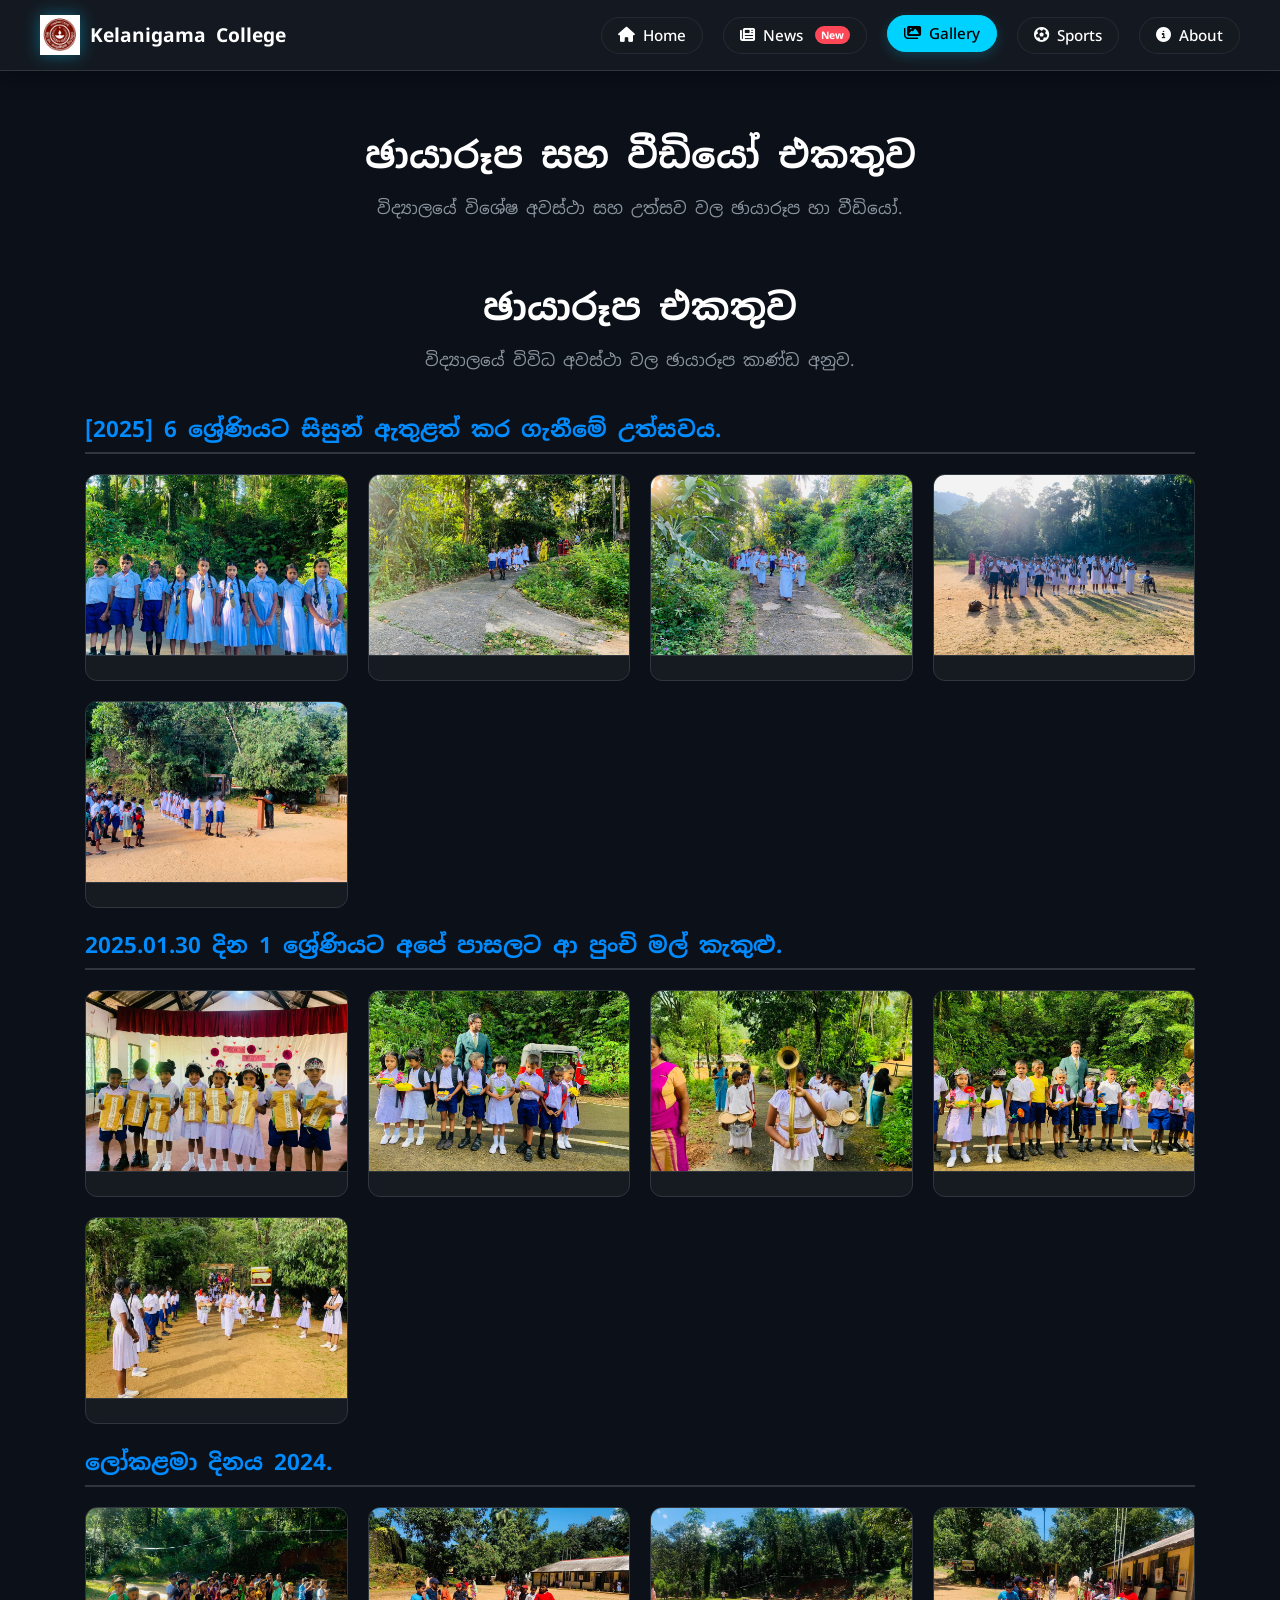
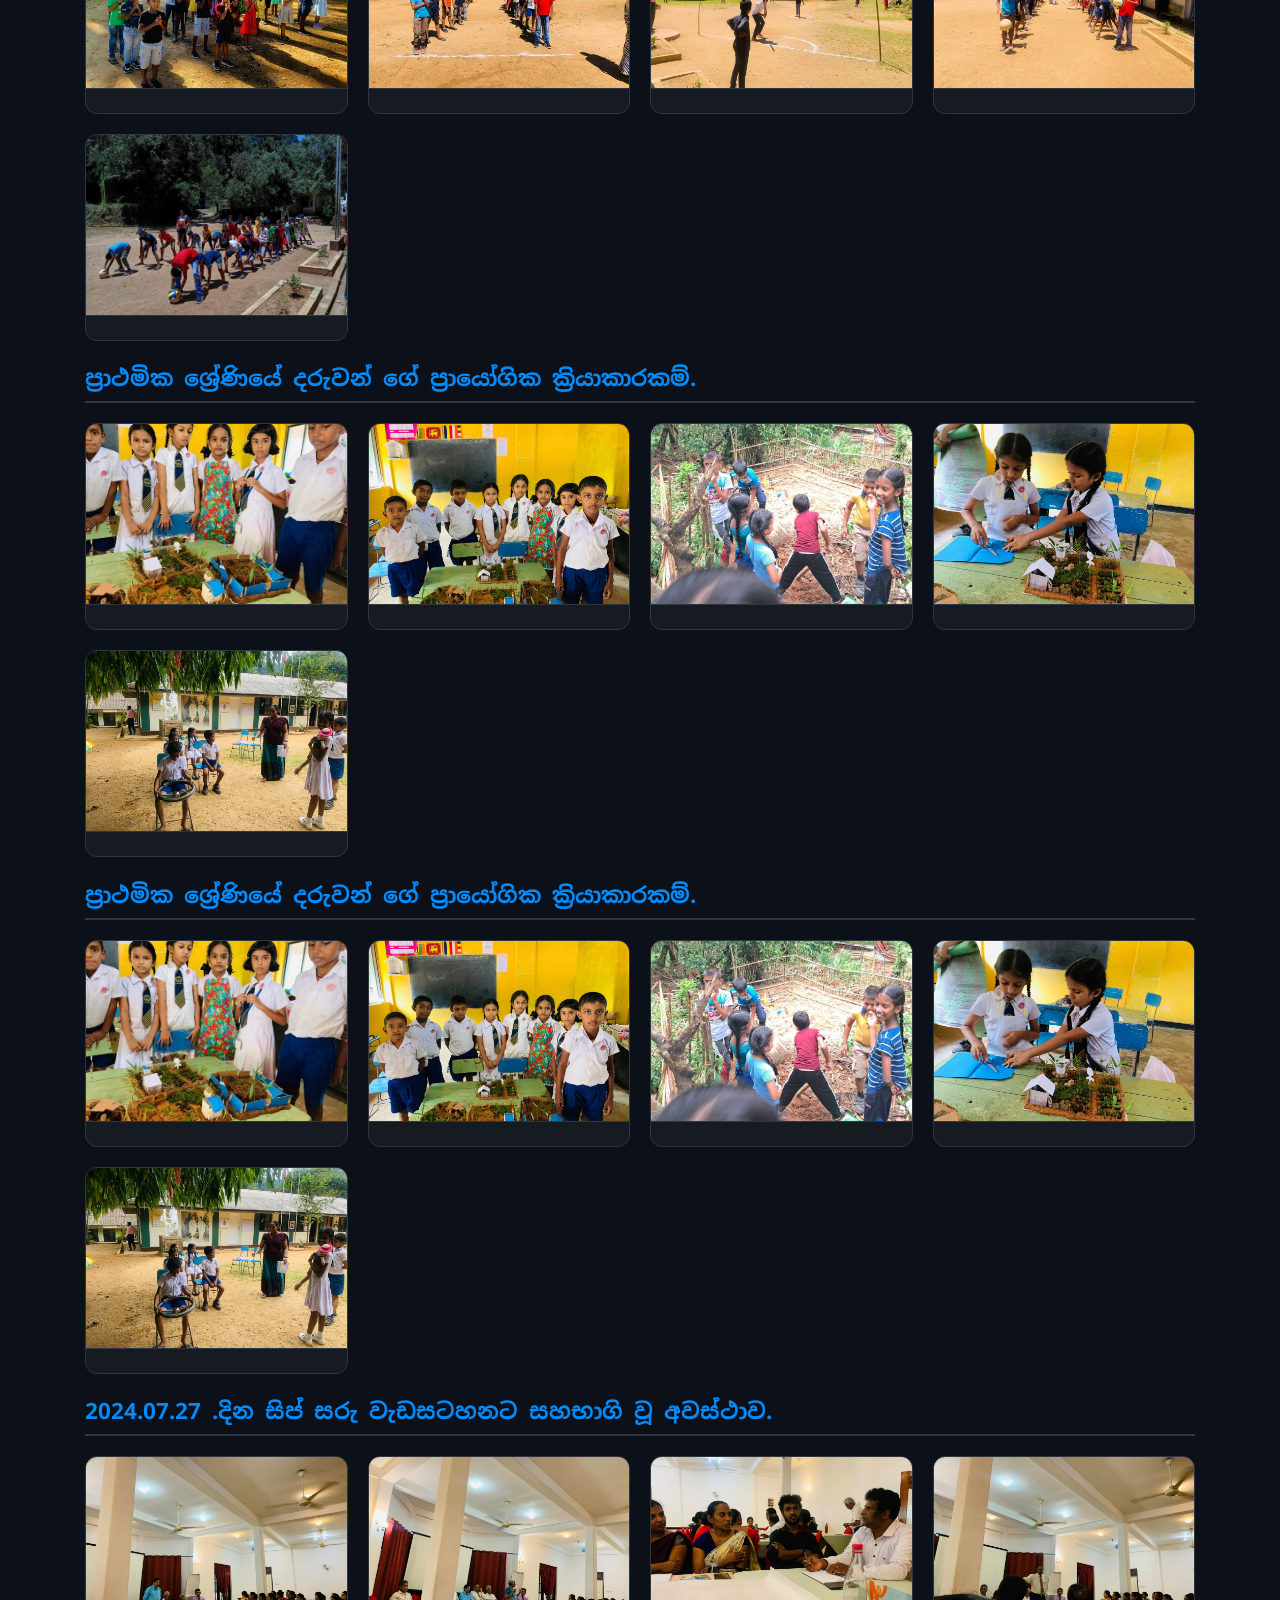
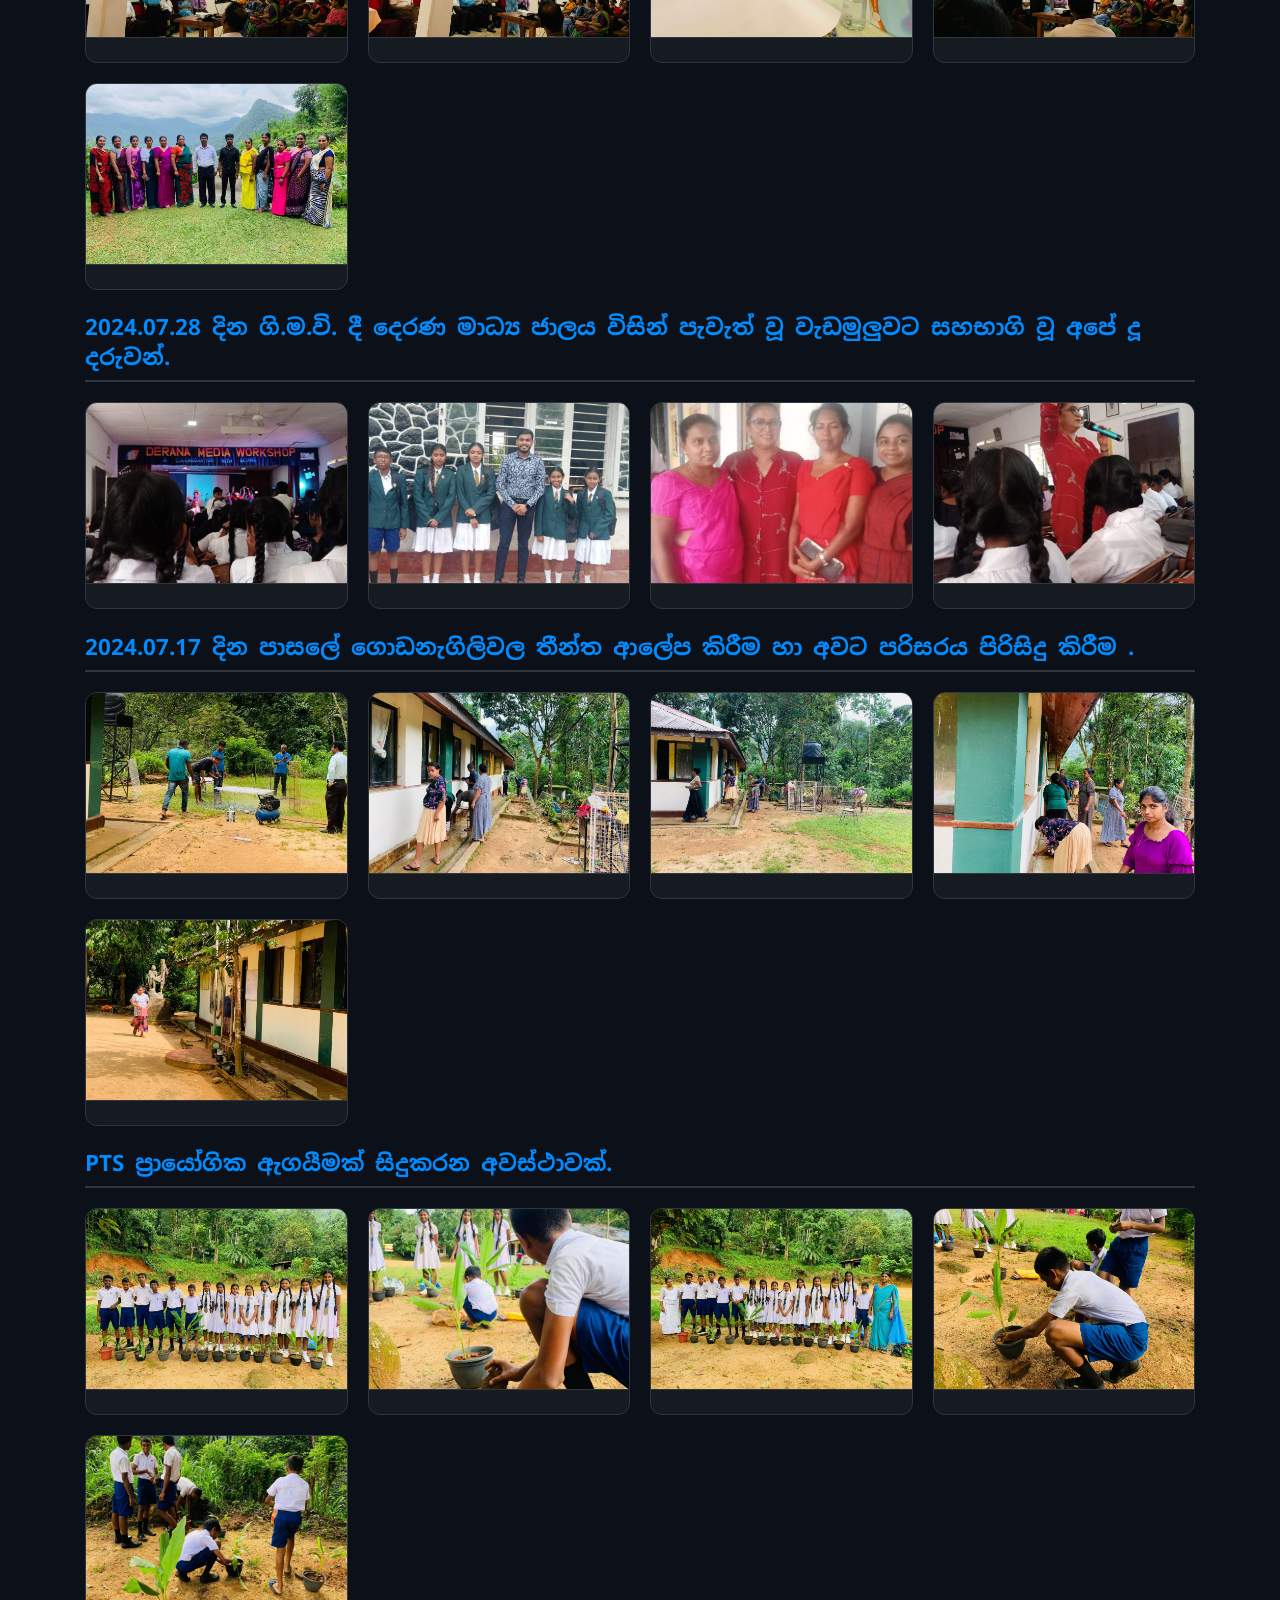
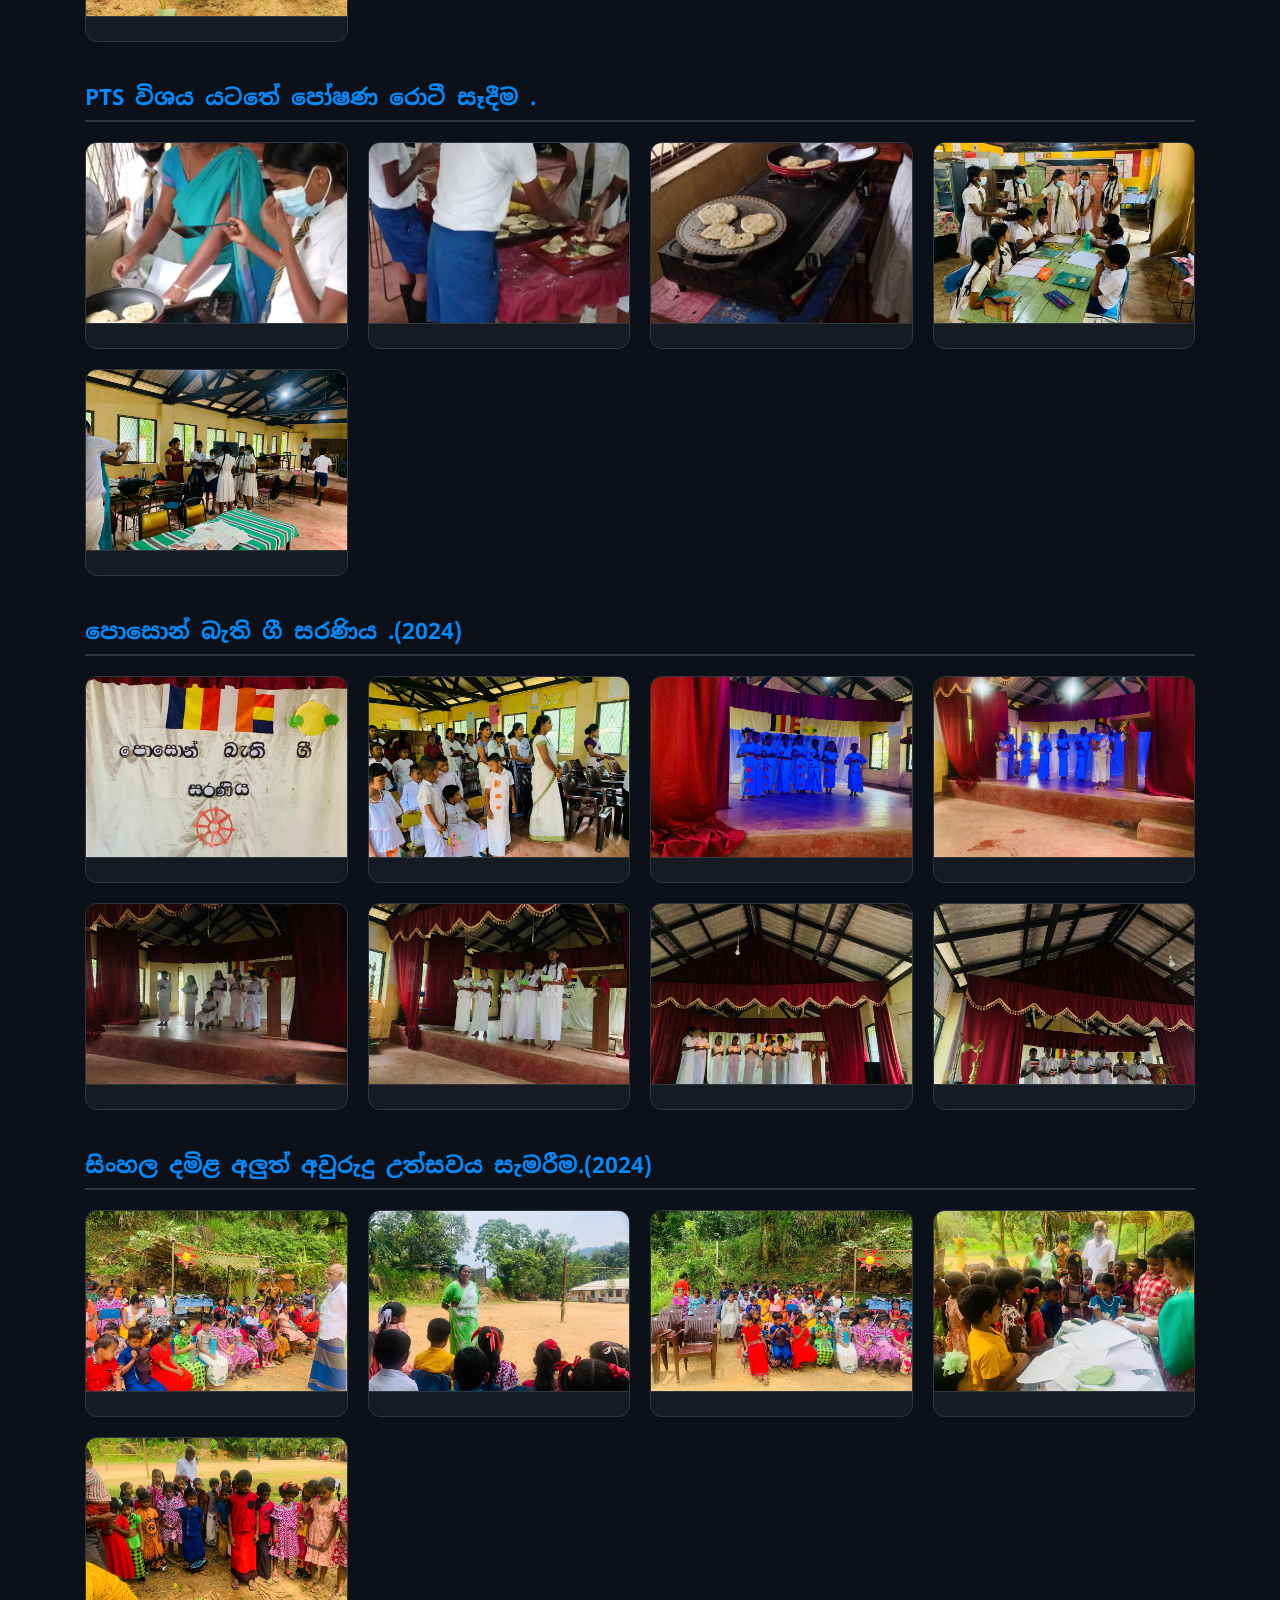
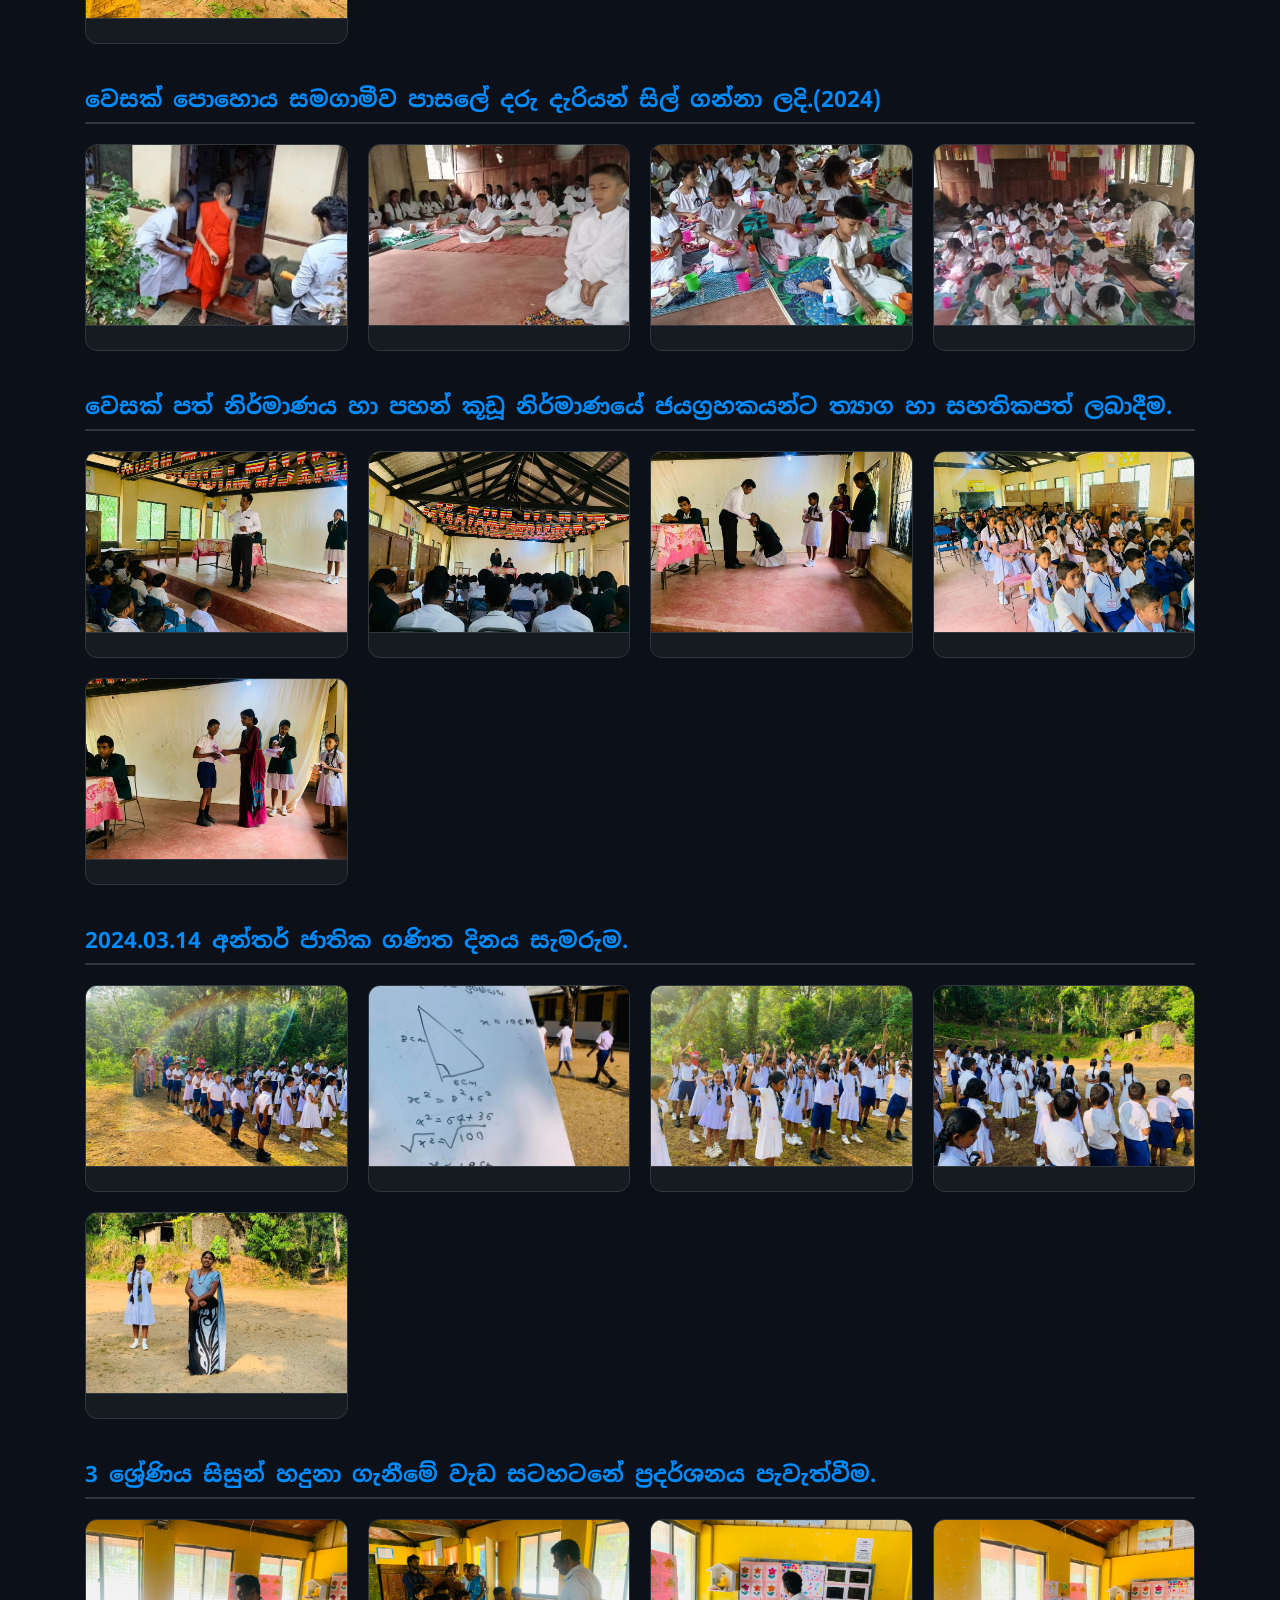
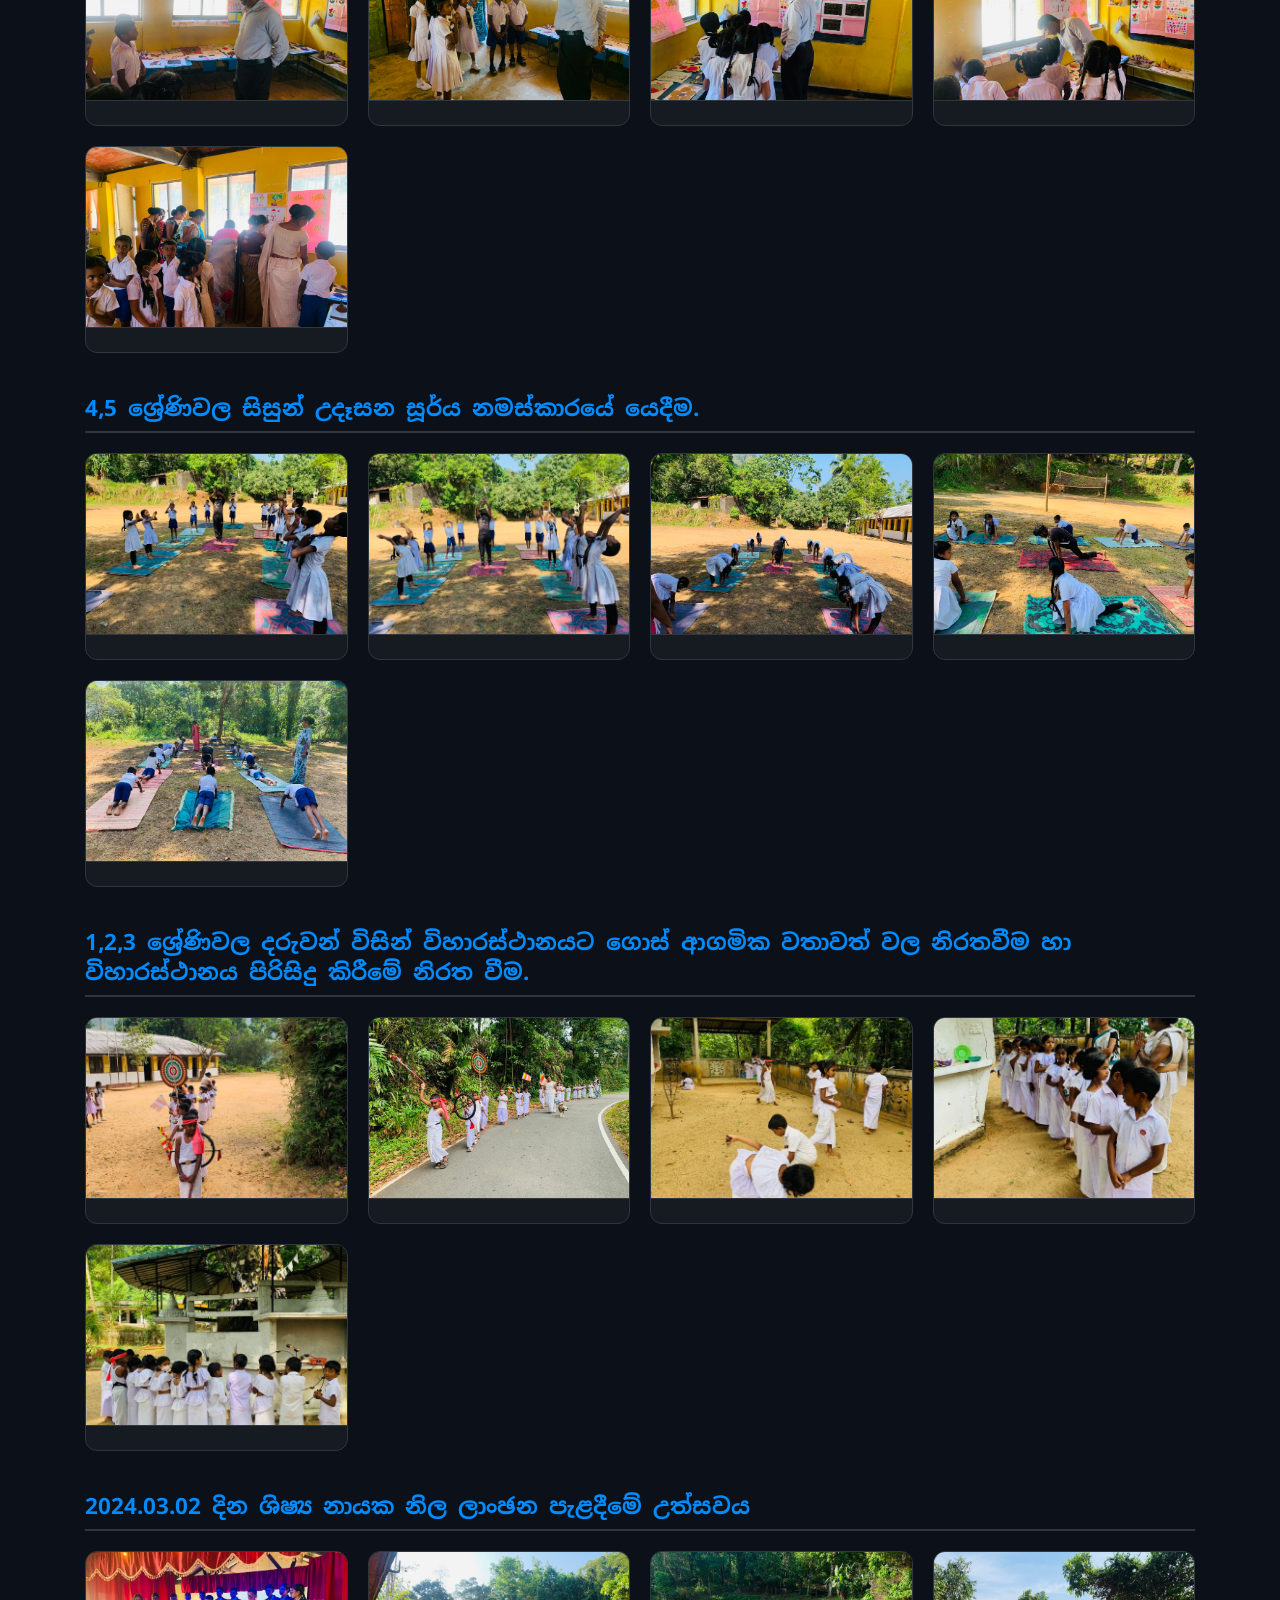
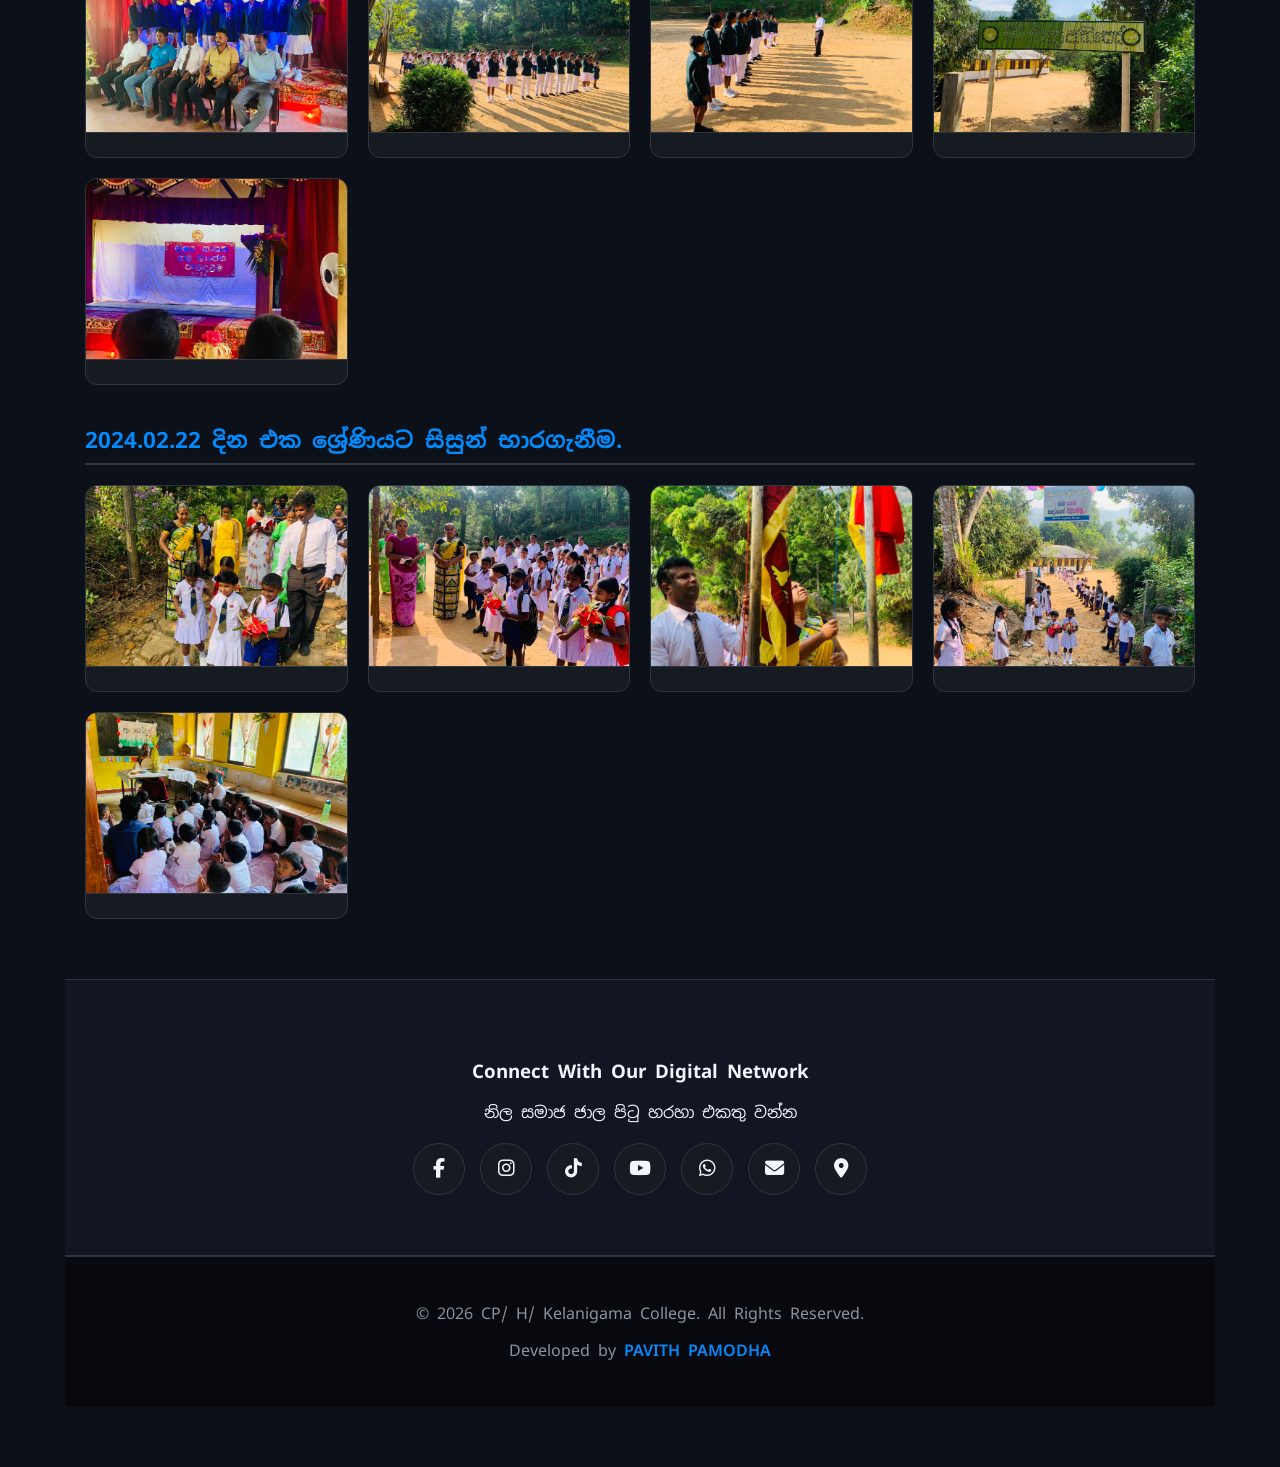
==== commit bddc8fb8: "Update gallery.html" ====
--- a/gallery.html
+++ b/gallery.html
@@ -480,7 +480,7 @@
     <p>විද්‍යාලයේ විශේෂ අවස්ථා සහ උත්සව වල ඡායාරූප හා වීඩියෝ.</p>
 
     <main class="section-container">
-    <h2>ඡායාරූප ගැලරිය</h2>
+    <h2>ඡායාරූප  එකතුව </h2>
     <p>විද්‍යාලයේ විවිධ අවස්ථා වල ඡායාරූප කාණ්ඩ අනුව.</p>
     
      <!--[2025] 6 ශ්‍රේණියට සිසුන් ඇතුළත් කර ගැනීමේ උත්සවය.-->
@@ -1050,4 +1050,4 @@
 </script>
 
 </body>
-</html>+</html>
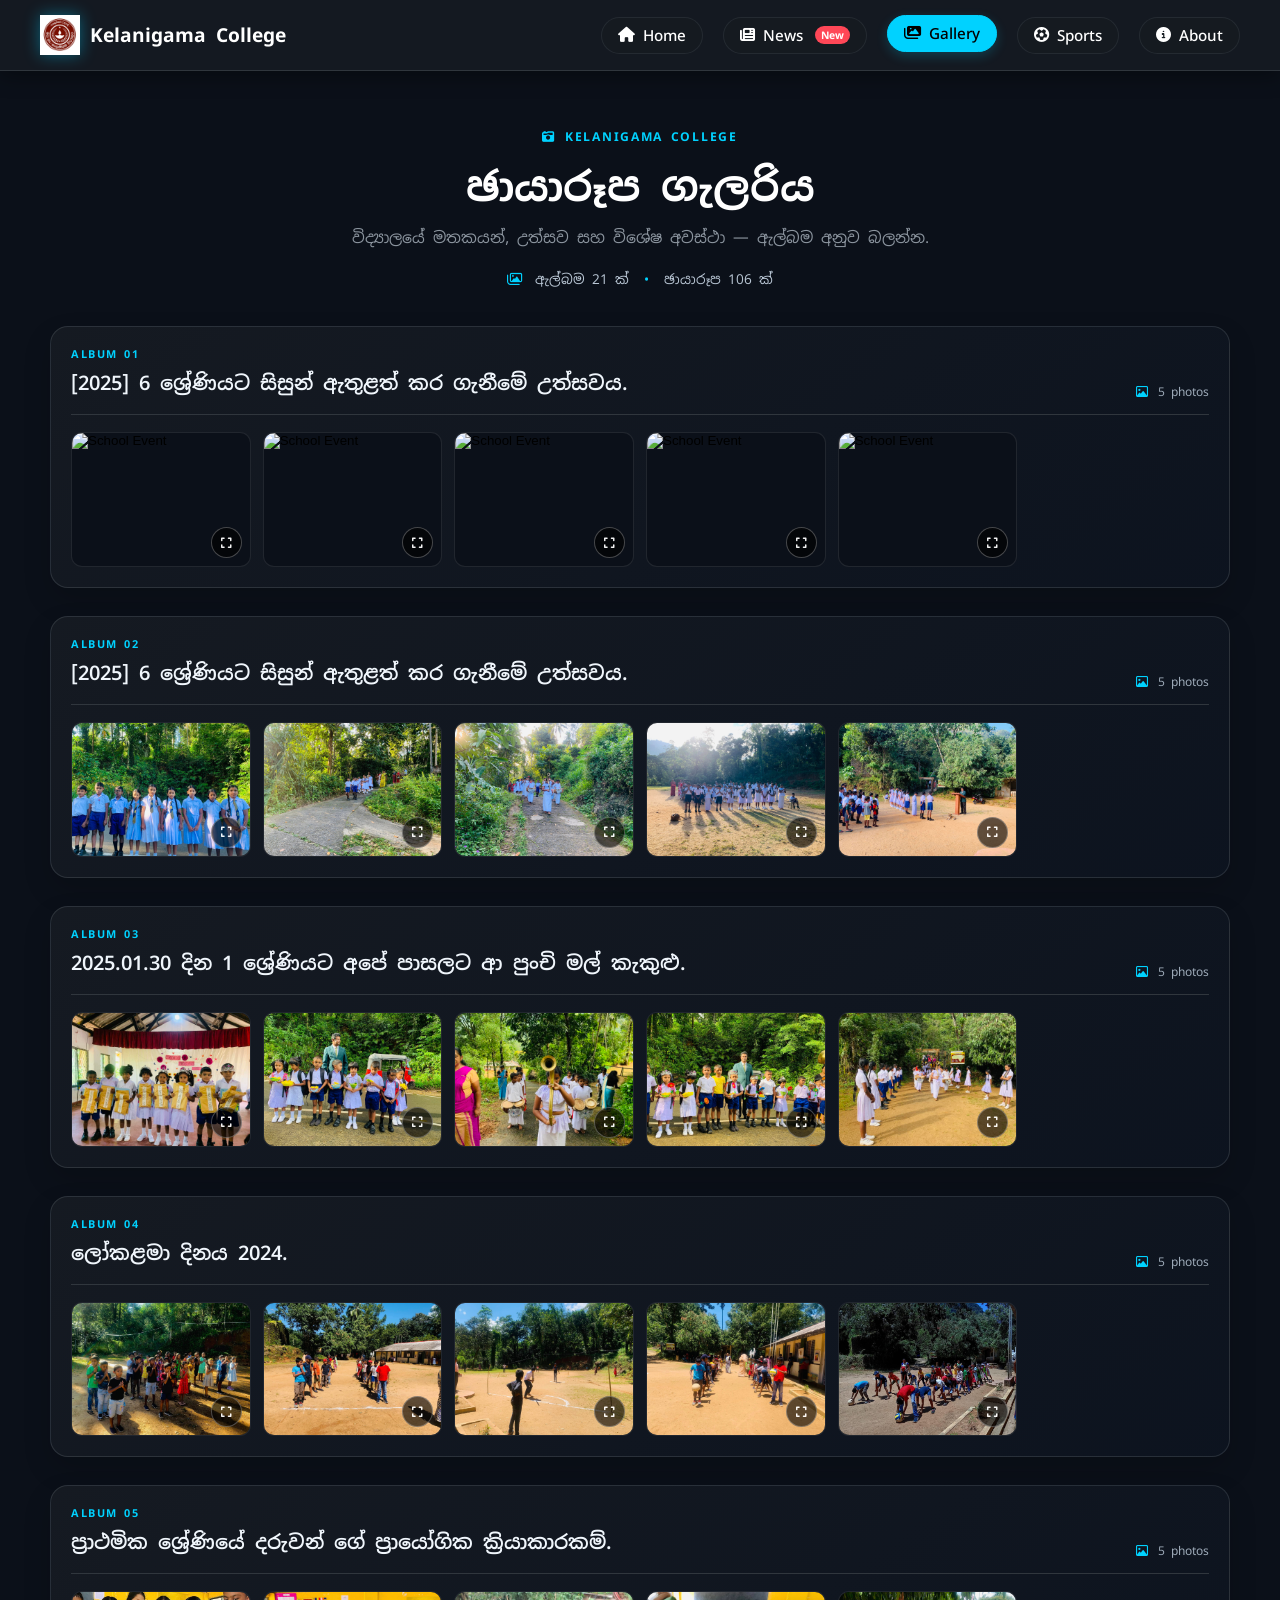
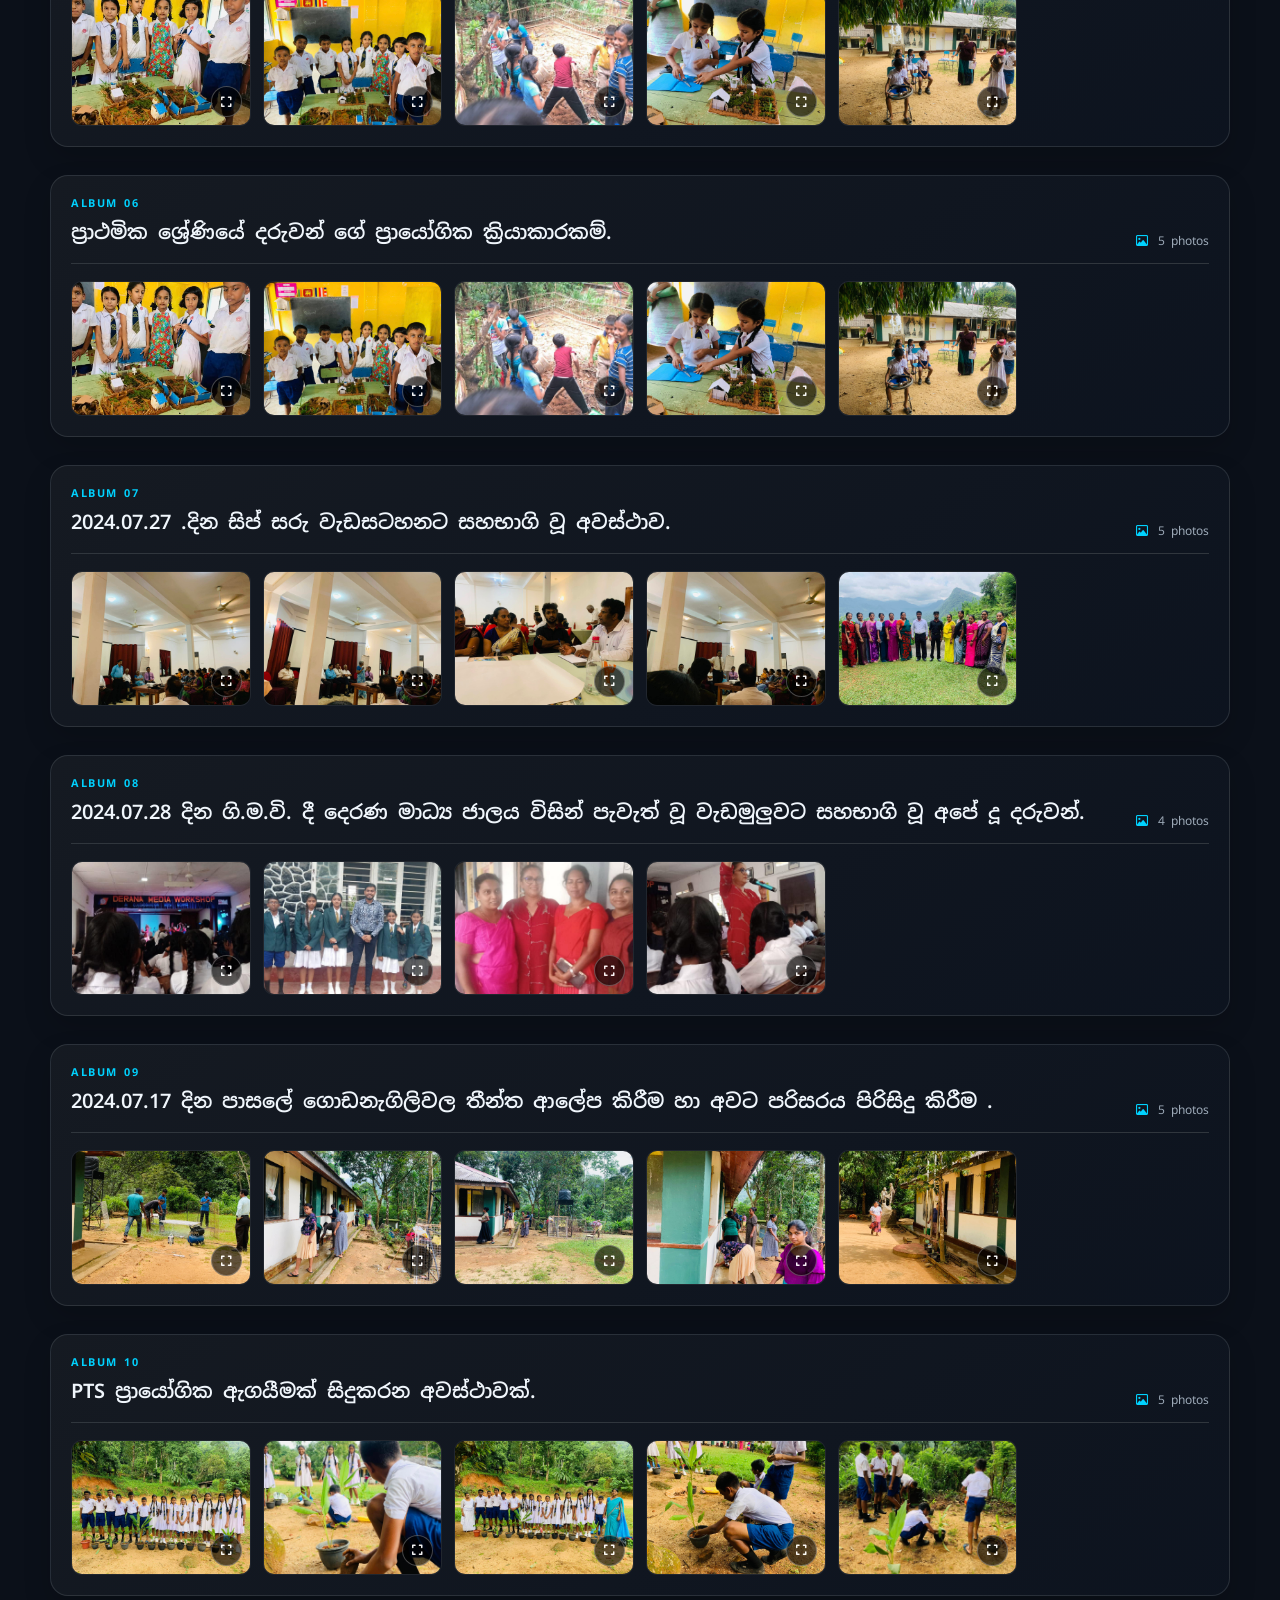
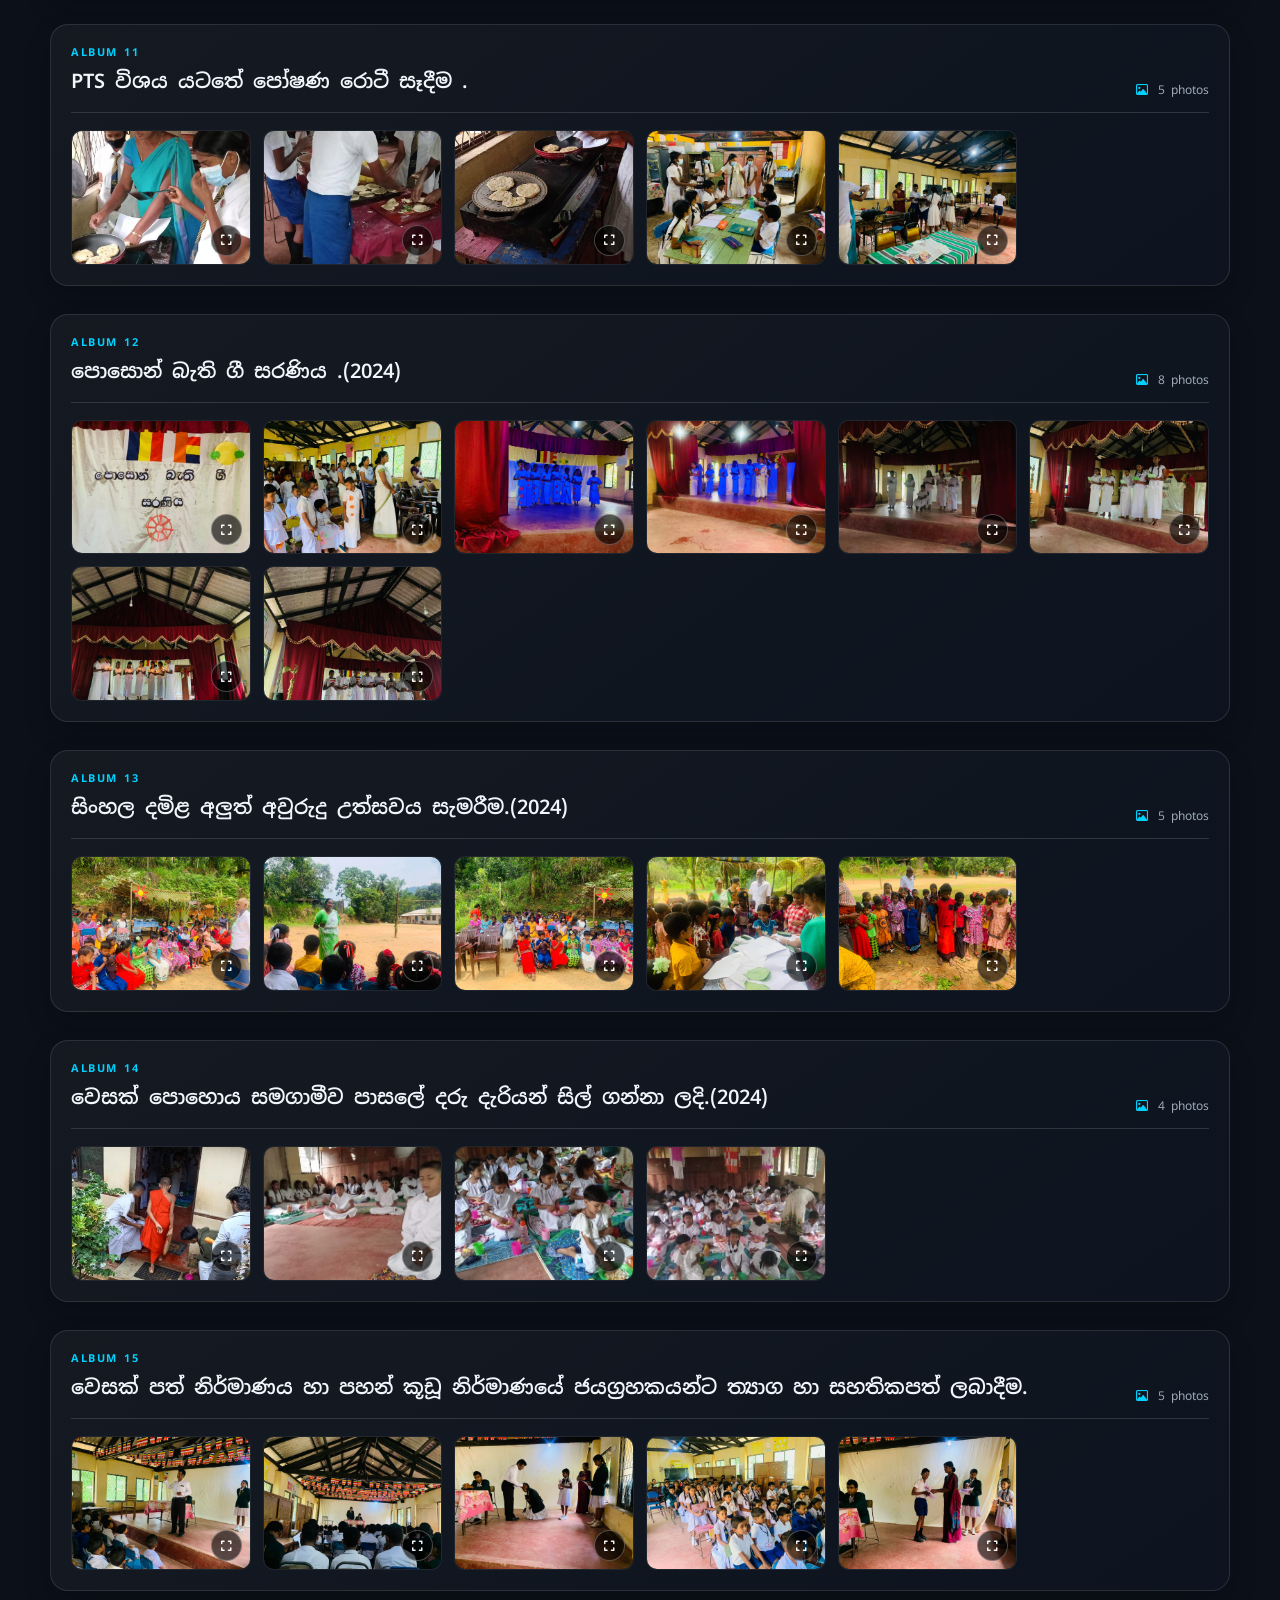
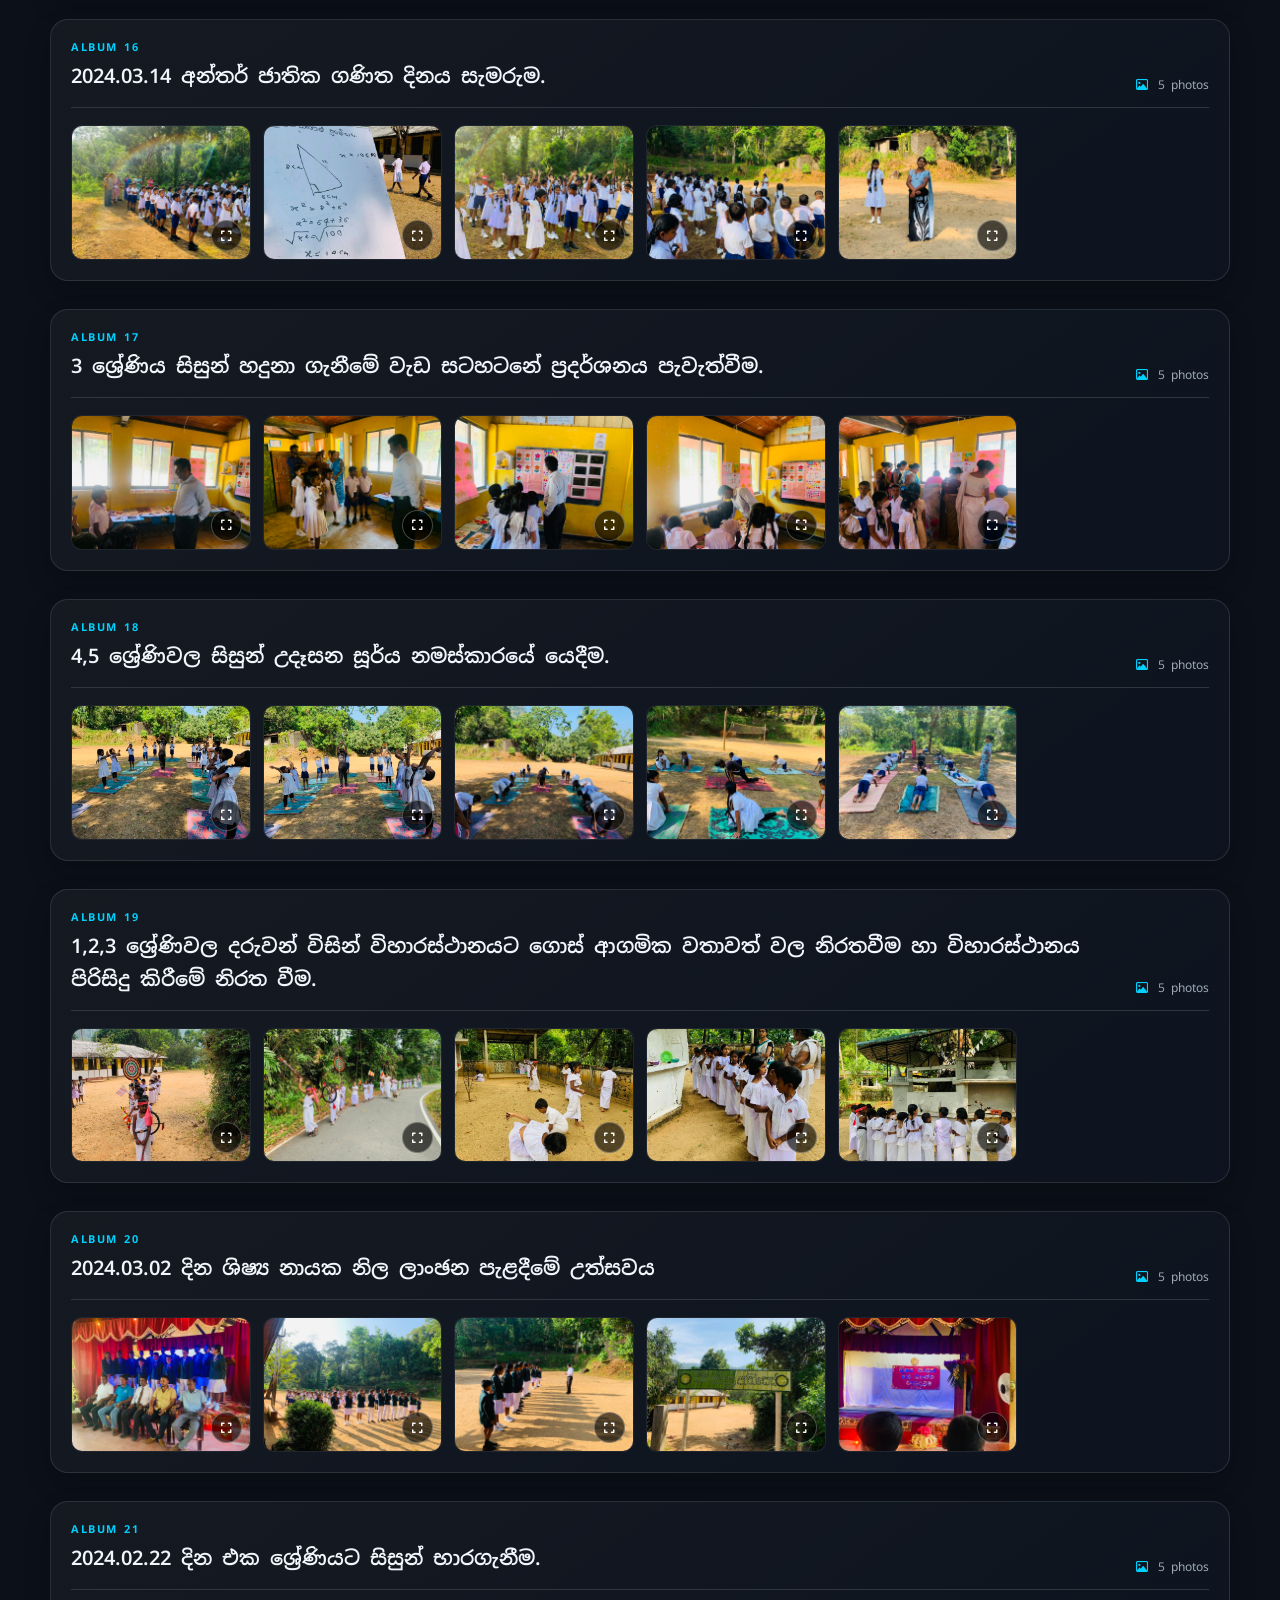
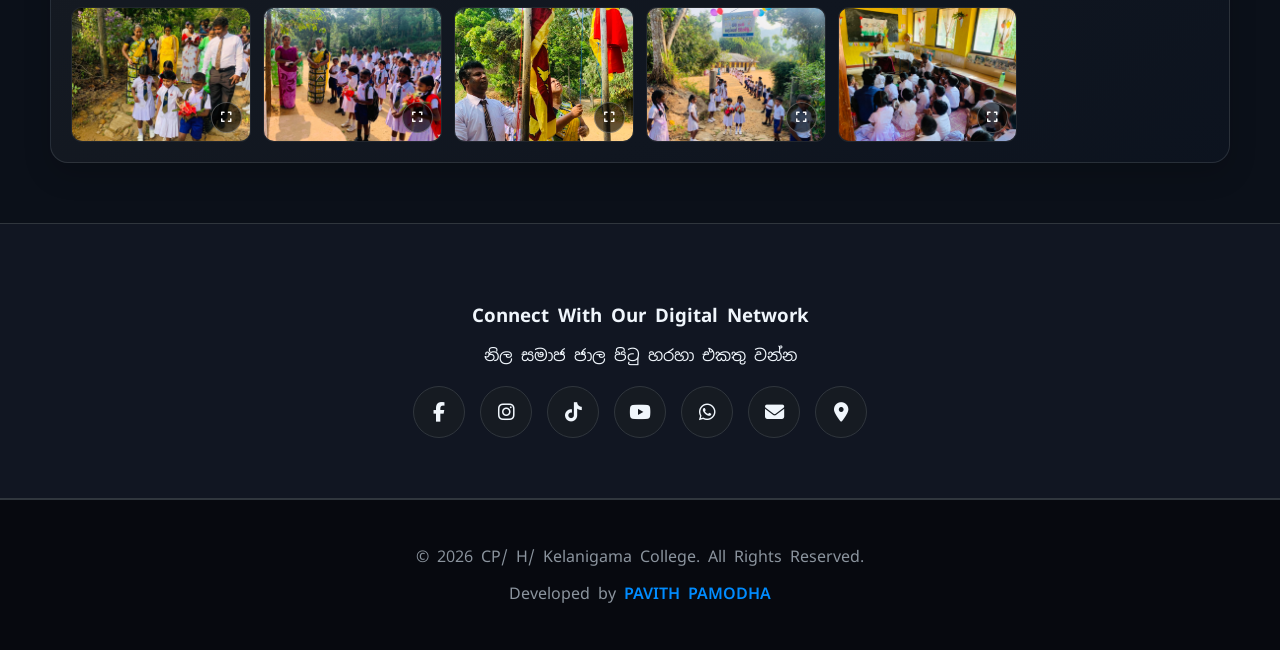
==== commit ad1d247b: "Update gallery.html" ====
--- a/gallery.html
+++ b/gallery.html
@@ -449,6 +449,63 @@
     border-bottom: 2px solid var(--border-color);
     padding-bottom: 8px;
 }
+  
+    /* Responsive albums + full-screen photo viewer */
+    .gallery-page { max-width: 1180px; margin: 0 auto; padding: 0 18px 60px; }
+    .gallery-intro { text-align: center; padding: 54px 12px 38px; }
+    .intro-kicker { display: inline-flex; gap: 9px; align-items: center; color: #00d2ff; font-size: .76rem; font-weight: 700; letter-spacing: 1.7px; }
+    .gallery-intro h1 { margin: 13px 0 10px; color: #fff; font-size: clamp(1.7rem, 5vw, 2.55rem); line-height: 1.35; }
+    .gallery-intro p { color: var(--text-muted); max-width: 620px; margin: 0 auto; line-height: 1.8; font-size: .98rem; }
+    .gallery-stats { margin-top: 18px; color: #b8c5d3; font-size: .85rem; }
+    .gallery-stats i { color: #00d2ff; margin-right: 6px; }
+    .gallery-stats span { margin: 0 8px; color: #00d2ff; }
+    .album-list { display: grid; gap: 28px; }
+    .gallery-category { min-width: 0; margin: 0; padding: 20px; text-align: left; border: 1px solid rgba(139, 148, 158, .2); border-radius: 18px; background: linear-gradient(145deg, rgba(22,27,34,.96), rgba(13,20,31,.96)); box-shadow: 0 12px 28px rgba(0,0,0,.16); }
+    .album-heading { display: flex; align-items: flex-end; justify-content: space-between; gap: 12px; margin-bottom: 17px; padding-bottom: 14px; border-bottom: 1px solid var(--border-color); }
+    .album-label { display: block; margin-bottom: 6px; color: #00d2ff; font-size: .68rem; font-weight: 700; letter-spacing: 1.5px; }
+    .album-heading h2 { margin: 0; color: #f0f6fc; font-size: clamp(1rem, 2.5vw, 1.25rem); line-height: 1.65; font-weight: 600; }
+    .photo-count { flex: 0 0 auto; color: #9eabb9; font-size: .75rem; white-space: nowrap; }
+    .photo-count i { color: #00d2ff; margin-right: 4px; }
+    .gallery-grid { display: grid; grid-template-columns: repeat(auto-fill, minmax(145px, 1fr)); gap: 10px; margin: 0; }
+    .gallery-item { position: relative; display: block; width: 100%; min-width: 0; aspect-ratio: 4 / 3; padding: 0; overflow: hidden; border: 1px solid rgba(255,255,255,.09); border-radius: 11px; background: #0b1019; cursor: zoom-in; text-align: left; }
+    .gallery-item img { display: block; width: 100%; height: 100%; object-fit: cover; transition: transform .3s ease, opacity .3s ease; }
+    .gallery-item:hover img, .gallery-item:focus-visible img { transform: scale(1.06); }
+    .photo-zoom { position: absolute; right: 8px; bottom: 8px; width: 29px; height: 29px; display: grid; place-items: center; color: white; background: rgba(0,0,0,.65); border: 1px solid rgba(255,255,255,.28); border-radius: 50%; opacity: .95; font-size: .75rem; }
+    .gallery-item:focus-visible { outline: 2px solid #00d2ff; outline-offset: 3px; }
+    .lightbox { position: fixed; inset: 0; z-index: 3000; display: none; align-items: center; justify-content: center; padding: 58px 56px 70px; background: rgba(3,7,13,.96); backdrop-filter: blur(12px); }
+    .lightbox.open { display: flex; }
+    .lightbox-figure { display: flex; flex-direction: column; align-items: center; justify-content: center; max-width: 100%; max-height: 100%; margin: 0; }
+    .lightbox-figure img { display: block; max-width: min(100%, 1500px); max-height: calc(100dvh - 130px); width: auto; height: auto; object-fit: contain; border-radius: 5px; box-shadow: 0 15px 60px rgba(0,0,0,.5); }
+    .lightbox-figure figcaption { margin-top: 12px; color: #e4edf7; text-align: center; font-size: .9rem; line-height: 1.6; }
+    .lightbox-close, .lightbox-nav { position: absolute; display: grid; place-items: center; color: #fff; background: rgba(255,255,255,.1); border: 1px solid rgba(255,255,255,.18); border-radius: 50%; cursor: pointer; transition: background .2s ease; }
+    .lightbox-close:hover, .lightbox-nav:hover { background: #007fc7; }
+    .lightbox-close { top: 17px; right: 18px; width: 43px; height: 43px; font-size: 1.25rem; }
+    .lightbox-nav { top: 50%; width: 43px; height: 43px; transform: translateY(-50%); font-size: 1rem; }
+    .lightbox-prev { left: 14px; }
+    .lightbox-next { right: 14px; }
+    .lightbox-counter { position: absolute; bottom: 20px; left: 0; right: 0; color: #b7c5d5; text-align: center; font-size: .85rem; }
+    body.lightbox-open { overflow: hidden; }
+    @media (min-width: 900px) { .gallery-grid { grid-template-columns: repeat(auto-fill, minmax(165px, 1fr)); gap: 12px; } }
+    @media (max-width: 600px) {
+      .gallery-page { padding: 0 10px 35px; }
+      .gallery-intro { padding: 34px 7px 25px; }
+      .gallery-intro p { font-size: .88rem; }
+      .album-list { gap: 16px; }
+      .gallery-category { padding: 13px; border-radius: 14px; }
+      .album-heading { align-items: flex-start; margin-bottom: 12px; padding-bottom: 10px; }
+      .album-heading h2 { font-size: .96rem; line-height: 1.65; }
+      .photo-count { padding-top: 17px; font-size: .67rem; }
+      .gallery-grid { grid-template-columns: repeat(3, minmax(0, 1fr)); gap: 6px; }
+      .gallery-item { aspect-ratio: 1 / 1; border-radius: 7px; }
+      .photo-zoom { right: 4px; bottom: 4px; width: 23px; height: 23px; font-size: .65rem; }
+      .lightbox { padding: 65px 8px 65px; }
+      .lightbox-figure img { max-width: 100%; max-height: calc(100dvh - 150px); }
+      .lightbox-close { top: 12px; right: 12px; width: 40px; height: 40px; }
+      .lightbox-nav { width: 36px; height: 36px; font-size: .85rem; background: rgba(10,15,24,.72); }
+      .lightbox-prev { left: 7px; }
+      .lightbox-next { right: 7px; }
+    }
+
   </style>
 </head>
 <body>
@@ -475,553 +532,555 @@
     </ul>
 </nav>
 
-<main class="section-container">
-    <h2>ඡායාරූප සහ වීඩියෝ එකතුව</h2>
-    <p>විද්‍යාලයේ විශේෂ අවස්ථා සහ උත්සව වල ඡායාරූප හා වීඩියෝ.</p>
-
-    <main class="section-container">
-    <h2>ඡායාරූප  එකතුව </h2>
-    <p>විද්‍යාලයේ විවිධ අවස්ථා වල ඡායාරූප කාණ්ඩ අනුව.</p>
-    
-     <!--[2025] 6 ශ්‍රේණියට සිසුන් ඇතුළත් කර ගැනීමේ උත්සවය.-->
-     <div class="gallery-category">
-        <h3>[2025] 6 ශ්‍රේණියට සිසුන් ඇතුළත් කර ගැනීමේ උත්සවය.</h3>
-        <div class="gallery-grid">
-            <div class="gallery-item">
-                <img src="25g6n1.jpg" alt="Sports Photo 1">
-                <p class="gallery-caption"></p>
-            </div>
-            <div class="gallery-item">
-                <img src="25g6n2.jpg" alt="Sports Photo 2">
-                <p class="gallery-caption"></p>
-            </div>
-            <div class="gallery-item">
-                <img src="25g6n3.jpg" alt="Sports Photo 3">
-                <p class="gallery-caption"></p>
-            </div>
-            <div class="gallery-item">
-                <img src="25g6n4.jpg" alt="Sports Photo 4">
-                <p class="gallery-caption"></p>
-            </div>
-            <div class="gallery-item">
-                <img src="25g6n5.jpg" alt="Sports Photo 5">
-                <p class="gallery-caption"></p>
-            </div>
-        </div>
-
-     <!-- 2025.01.30 දින 1 ශ්‍රේණියට අපේ පාසලට ආ පුංචි මල් කැකුළු .-->
-     <div class="gallery-category">
-        <h3>  2025.01.30 දින 1 ශ්‍රේණියට අපේ පාසලට ආ පුංචි මල් කැකුළු.</h3>
-        <div class="gallery-grid">
-            <div class="gallery-item">
-                <img src="25g1n1.jpg" alt="Sports Photo 1">
-                <p class="gallery-caption"></p>
-            </div>
-            <div class="gallery-item">
-                <img src="25g1n2.jpg" alt="Sports Photo 2">
-                <p class="gallery-caption"></p>
-            </div>
-            <div class="gallery-item">
-                <img src="25g1n3.jpg" alt="Sports Photo 3">
-                <p class="gallery-caption"></p>
-            </div>
-            <div class="gallery-item">
-                <img src="25g1n4.jpg" alt="Sports Photo 4">
-                <p class="gallery-caption"></p>
-            </div>
-            <div class="gallery-item">
-                <img src="25g1n5.jpg" alt="Sports Photo 5">
-                <p class="gallery-caption"></p>
-            </div>
-        </div>
-
-               <!-- ලෝකළමා දිනය 2024 .-->
-     <div class="gallery-category">
-        <h3> ලෝකළමා දිනය 2024.</h3>
-        <div class="gallery-grid">
-            <div class="gallery-item">
-                <img src="24cd1.jpg" alt="Sports Photo 1">
-                <p class="gallery-caption"></p>
-            </div>
-            <div class="gallery-item">
-                <img src="24cd2.jpg" alt="Sports Photo 2">
-                <p class="gallery-caption"></p>
-            </div>
-            <div class="gallery-item">
-                <img src="24cd3.jpg" alt="Sports Photo 3">
-                <p class="gallery-caption"></p>
-            </div>
-            <div class="gallery-item">
-                <img src="24cd4.jpg" alt="Sports Photo 4">
-                <p class="gallery-caption"></p>
-            </div>
-            <div class="gallery-item">
-                <img src="24cd5.jpg" alt="Sports Photo 5">
-                <p class="gallery-caption"></p>
-            </div>
-        </div>
-     <div class="gallery-category">
-        <h3> ප්‍රාථමික ⁣ශ්‍රේණියේ දරුවන් ගේ ප්‍රායෝගික ක්‍රියාකාරකම්.</h3>
-        <div class="gallery-grid">
-            <div class="gallery-item">
-                <img src="pgpc1.jpg" alt="Sports Photo 1">
-                <p class="gallery-caption"></p>
-            </div>
-            <div class="gallery-item">
-                <img src="pgpc2.jpg" alt="Sports Photo 2">
-                <p class="gallery-caption"></p>
-            </div>
-            <div class="gallery-item">
-                <img src="pgpc3.jpg" alt="Sports Photo 3">
-                <p class="gallery-caption"></p>
-            </div>
-            <div class="gallery-item">
-                <img src="pgpc4.jpg" alt="Sports Photo 4">
-                <p class="gallery-caption"></p>
-            </div>
-            <div class="gallery-item">
-                <img src="pgpc5.jpg" alt="Sports Photo 5">
-                <p class="gallery-caption"></p>
-            </div>
-        </div>
-
-               <!--ප්‍රාථමික ⁣ශ්‍රේණියේ දරුවන් ගේ ප්‍රායෝගික ක්‍රියාකාරකම්.-->
-     <div class="gallery-category">
-        <h3> ප්‍රාථමික ⁣ශ්‍රේණියේ දරුවන් ගේ ප්‍රායෝගික ක්‍රියාකාරකම්.</h3>
-        <div class="gallery-grid">
-            <div class="gallery-item">
-                <img src="pgpc1.jpg" alt="Sports Photo 1">
-                <p class="gallery-caption"></p>
-            </div>
-            <div class="gallery-item">
-                <img src="pgpc2.jpg" alt="Sports Photo 2">
-                <p class="gallery-caption"></p>
-            </div>
-            <div class="gallery-item">
-                <img src="pgpc3.jpg" alt="Sports Photo 3">
-                <p class="gallery-caption"></p>
-            </div>
-            <div class="gallery-item">
-                <img src="pgpc4.jpg" alt="Sports Photo 4">
-                <p class="gallery-caption"></p>
-            </div>
-            <div class="gallery-item">
-                <img src="pgpc5.jpg" alt="Sports Photo 5">
-                <p class="gallery-caption"></p>
-            </div>
-        </div>
-
-
-           <!--2024.07.27 .දින සිප් සරු වැඩසටහනට සහභාගි වූ අවස්ථාව.-->
-     <div class="gallery-category">
-        <h3> 2024.07.27 .දින සිප් සරු වැඩසටහනට සහභාගි වූ අවස්ථාව.</h3>
-        <div class="gallery-grid">
-            <div class="gallery-item">
-                <img src="ssw1.jpg" alt="Sports Photo 1">
-                <p class="gallery-caption"></p>
-            </div>
-            <div class="gallery-item">
-                <img src="ssw2.jpg" alt="Sports Photo 2">
-                <p class="gallery-caption"></p>
-            </div>
-            <div class="gallery-item">
-                <img src="ssw3.jpg" alt="Sports Photo 3">
-                <p class="gallery-caption"></p>
-            </div>
-            <div class="gallery-item">
-                <img src="ssw4.jpg" alt="Sports Photo 4">
-                <p class="gallery-caption"></p>
-            </div>
-            <div class="gallery-item">
-                <img src="ssw5.jpg" alt="Sports Photo 5">
-                <p class="gallery-caption"></p>
-            </div>
-        </div>
-
-               <!--2024.07.28 දින ගිනිගත්හේන මධ්‍ය මහා විද්‍යාලයේ දී දෙරණ මාධ්‍ය ජාල⁣ය විසින් පැවැත් වූ වැඩමුලුවට සහභාගි වූ අපේ දූ දරුවන්.-->
-     <div class="gallery-category">
-        <h3> 2024.07.28 දින ගි.ම.වි. දී දෙරණ මාධ්‍ය ජාල⁣ය විසින් පැවැත් වූ වැඩමුලුවට සහභාගි වූ අපේ දූ දරුවන්.</h3>
-        <div class="gallery-grid">
-            <div class="gallery-item">
-                <img src="gccd1.jpg" alt="Sports Photo 1">
-                <p class="gallery-caption"></p>
-            </div>
-            <div class="gallery-item">
-                <img src="gccd2.jpg" alt="Sports Photo 2">
-                <p class="gallery-caption"></p>
-            </div>
-            <div class="gallery-item">
-                <img src="gccd3.jpg" alt="Sports Photo 3">
-                <p class="gallery-caption"></p>
-            </div>
-            <div class="gallery-item">
-                <img src="gccd4.jpg" alt="Sports Photo 5">
-                <p class="gallery-caption"></p>
-            </div>
-        </div>
-
-
-           <!--2024.07.17 දින පාසලේ ගොඩනැගිලිවල තීන්ත ආලේප කිරීම හා අවට පරිසරය පිරිසිදු කිරීම .-->
-     <div class="gallery-category">
-        <h3> 2024.07.17 දින පාසලේ ගොඩනැගිලිවල තීන්ත ආලේප කිරීම හා අවට පරිසරය පිරිසිදු කිරීම .</h3>
-        <div class="gallery-grid">
-            <div class="gallery-item">
-                <img src="gpk1.jpg" alt="Sports Photo 1">
-                <p class="gallery-caption"></p>
-            </div>
-            <div class="gallery-item">
-                <img src="gpk2.jpg" alt="Sports Photo 2">
-                <p class="gallery-caption"></p>
-            </div>
-            <div class="gallery-item">
-                <img src="gpk3.jpg" alt="Sports Photo 3">
-                <p class="gallery-caption"></p>
-            </div>
-            <div class="gallery-item">
-                <img src="gpk4.jpg" alt="Sports Photo 4">
-                <p class="gallery-caption"></p>
-            </div>
-            <div class="gallery-item">
-                <img src="gpk5.jpg" alt="Sports Photo 5">
-                <p class="gallery-caption"></p>
-            </div>
-        </div>
-
-        <!-- PTS ප්‍රායෝගික ඇගයීමක් සිදුකරන අවස්ථාවක්.-->
-     <div class="gallery-category">
-        <h3> PTS ප්‍රායෝගික ඇගයීමක් සිදුකරන අවස්ථාවක්.</h3>
-        <div class="gallery-grid">
-            <div class="gallery-item">
-                <img src="ptspractical1.jpg" alt="Sports Photo 1">
-                <p class="gallery-caption"></p>
-            </div>
-            <div class="gallery-item">
-                <img src="ptspractical2.jpg" alt="Sports Photo 2">
-                <p class="gallery-caption"></p>
-            </div>
-            <div class="gallery-item">
-                <img src="ptspractical3.jpg" alt="Sports Photo 3">
-                <p class="gallery-caption"></p>
-            </div>
-            <div class="gallery-item">
-                <img src="ptspractical4.jpg" alt="Sports Photo 3">
-                <p class="gallery-caption"></p>
-            </div>
-            <div class="gallery-item">
-                <img src="ptspractical5.jpg" alt="Sports Photo 5">
-                <p class="gallery-caption"></p>
-            </div>
-        </div>
-     </div>
-
-
-     <!-- PTS විශය යටතේ පෝෂණ රොටී සෑදීම .-->
-     <div class="gallery-category">
-        <h3> PTS විශය යටතේ පෝෂණ රොටී සෑදීම .</h3>
-        <div class="gallery-grid">
-            <div class="gallery-item">
-                <img src="ptspr1.jpg" alt="Sports Photo 1">
-                <p class="gallery-caption"></p>
-            </div>
-            <div class="gallery-item">
-                <img src="ptspr2.jpg" alt="Sports Photo 2">
-                <p class="gallery-caption"></p>
-            </div>
-            <div class="gallery-item">
-                <img src="ptspr3.jpg" alt="Sports Photo 3">
-                <p class="gallery-caption"></p>
-            </div>
-            <div class="gallery-item">
-                <img src="ptspr4.jpg" alt="Sports Photo 3">
-                <p class="gallery-caption"></p>
-            </div>
-            <div class="gallery-item">
-                <img src="ptspr5.jpg" alt="Sports Photo 5">
-                <p class="gallery-caption"></p>
-            </div>
-        </div>
-     </div>
-
-         <!--පොසොන් බැති ගී සරණිය .(2024)-->
-     <div class="gallery-category">
-        <h3>පොසොන් බැති ගී සරණිය .(2024)</h3>
-        <div class="gallery-grid">
-            <div class="gallery-item">
-                <img src="24pbs1.jpg" alt="Sports Photo 1">
-                <p class="gallery-caption"></p>
-            </div>
-            <div class="gallery-item">
-                <img src="24pbs2.jpg" alt="Sports Photo 2">
-                <p class="gallery-caption"></p>
-            </div>
-            <div class="gallery-item">
-                <img src="24pbs3.jpg" alt="Sports Photo 3">
-                <p class="gallery-caption"></p>
-            </div>
-            <div class="gallery-item">
-                <img src="24pbs4.jpg" alt="Sports Photo 3">
-                <p class="gallery-caption"></p>
-            </div>
-            <div class="gallery-item">
-                <img src="24pbs5.jpg" alt="Sports Photo 5">
-                <p class="gallery-caption"></p>
-            </div>
-            <div class="gallery-item">
-                <img src="24pbs6.jpg" alt="Sports Photo 3">
-                <p class="gallery-caption"></p>
-            </div>
-            <div class="gallery-item">
-                <img src="24pbs7.jpg" alt="Sports Photo 3">
-                <p class="gallery-caption"></p>
-            </div>
-            <div class="gallery-item">
-                <img src="24pbs8.jpg" alt="Sports Photo 5">
-                <p class="gallery-caption"></p>
-            </div>
-        </div>
-      </div>
- 
-     <!-- සිංහල දමිළ අලුත් අවුරුදු උත්සවය සැමරීම.(2024)-->
-     <div class="gallery-category">
-        <h3> සිංහල දමිළ අලුත් අවුරුදු උත්සවය සැමරීම.(2024)</h3>
-        <div class="gallery-grid">
-            <div class="gallery-item">
-                <img src="24ny1.jpg" alt="Sports Photo 1">
-                <p class="gallery-caption"></p>
-            </div>
-            <div class="gallery-item">
-                <img src="24ny2.jpg" alt="Sports Photo 2">
-                <p class="gallery-caption"></p>
-            </div>
-            <div class="gallery-item">
-                <img src="24ny3.jpg" alt="Sports Photo 3">
-                <p class="gallery-caption"></p>
-            </div>
-            <div class="gallery-item">
-                <img src="24ny4.jpg" alt="Sports Photo 3">
-                <p class="gallery-caption"></p>
-            </div>
-            <div class="gallery-item">
-                <img src="24ny5.jpg" alt="Sports Photo 5">
-                <p class="gallery-caption"></p>
-            </div>
-        </div>
-     </div>
- 
-     <!-- වෙසක් පොහොය සමගාමීව පාසලේ දරු දැරියන් සිල් ගන්නා ලදි.(2024)-->
-     <div class="gallery-category">
-        <h3>වෙසක් පොහොය සමගාමීව පාසලේ දරු දැරියන් සිල් ගන්නා ලදි.(2024)</h3>
-        <div class="gallery-grid">
-            <div class="gallery-item">
-                <img src="24vd1.jpg" alt="Sports Photo 1">
-                <p class="gallery-caption"></p>
-            </div>
-            <div class="gallery-item">
-                <img src="24vd2.jpg" alt="Sports Photo 2">
-                <p class="gallery-caption"></p>
-            </div>
-            <div class="gallery-item">
-                <img src="24vd3.jpg" alt="Sports Photo 3">
-                <p class="gallery-caption"></p>
-            </div>
-            <div class="gallery-item">
-                <img src="24vd5.jpg" alt="Sports Photo 5">
-                <p class="gallery-caption"></p>
-            </div>
-        </div>
-     </div>
-  
-     <!--වෙසක් පත් නිර්මාණය හා පහන් කූඩූ නිර්මාණයේ ජයග්‍රහකයන්ට ත්‍යාග හා සහතිකපත් ලබාදීම.-->
-     <div class="gallery-category">
-        <h3> වෙසක් පත් නිර්මාණය හා පහන් කූඩූ නිර්මාණයේ ජයග්‍රහකයන්ට ත්‍යාග හා සහතිකපත් ලබාදීම.</h3>
-        <div class="gallery-grid">
-            <div class="gallery-item">
-                <img src="vdsp1.jpg" alt="Sports Photo 1">
-                <p class="gallery-caption"></p>
-            </div>
-            <div class="gallery-item">
-                <img src="vdsp2.jpg" alt="Sports Photo 2">
-                <p class="gallery-caption"></p>
-            </div>
-            <div class="gallery-item">
-                <img src="vdsp3.jpg" alt="Sports Photo 3">
-                <p class="gallery-caption"></p>
-            </div>
-            <div class="gallery-item">
-                <img src="vdsp4.jpg" alt="Sports Photo 4">
-                <p class="gallery-caption"></p>
-            </div>
-            <div class="gallery-item">
-                <img src="vdsp5.jpg" alt="Sports Photo 5">
-                <p class="gallery-caption"></p>
-            </div>
-        </div>
-     </div>
- 
-     <!-- 2024.03.14 අන්තර් ජාතික ගණිත දිනය සැමරුම.-->
-     <div class="gallery-category">
-        <h3>2024.03.14 අන්තර් ජාතික ගණිත දිනය සැමරුම.</h3>
-        <div class="gallery-grid">
-            <div class="gallery-item">
-                <img src="nmd1.jpg" alt="Sports Photo 1">
-                <p class="gallery-caption"></p>
-            </div>
-            <div class="gallery-item">
-                <img src="nmd2.jpg" alt="Sports Photo 2">
-                <p class="gallery-caption"></p>
-            </div>
-            <div class="gallery-item">
-                <img src="nmd3.jpg" alt="Sports Photo 3">
-                <p class="gallery-caption"></p>
-            </div>
-            <div class="gallery-item">
-                <img src="nmd4.jpg" alt="Sports Photo 4">
-                <p class="gallery-caption"></p>
-            </div>
-            <div class="gallery-item">
-                <img src="nmd5.jpg" alt="Sports Photo 5">
-                <p class="gallery-caption"></p>
-            </div>
-        </div>
-     </div>
-
-      <!-- 3 ශ්‍රේණිය සිසුන් හදුනා ගැනීමේ වැඩ සටහටනේ  ප්‍රදර්ශනය පැවැත්වීම.-->
-     <div class="gallery-category">
-        <h3> 3 ශ්‍රේණිය සිසුන් හදුනා ගැනීමේ වැඩ සටහටනේ ප්‍රදර්ශනය පැවැත්වීම.</h3>
-        <div class="gallery-grid">
-            <div class="gallery-item">
-                <img src="3hp1.jpg" alt="Sports Photo 1">
-                <p class="gallery-caption"></p>
-            </div>
-            <div class="gallery-item">
-                <img src="3hp2.jpg" alt="Sports Photo 2">
-                <p class="gallery-caption"></p>
-            </div>
-            <div class="gallery-item">
-                <img src="3hp3.jpg" alt="Sports Photo 3">
-                <p class="gallery-caption"></p>
-            </div>
-            <div class="gallery-item">
-                <img src="3hp4.jpg" alt="Sports Photo 4">
-                <p class="gallery-caption"></p>
-            </div>
-            <div class="gallery-item">
-                <img src="3hp5.jpg" alt="Sports Photo 5">
-                <p class="gallery-caption"></p>
-            </div>
-        </div>
-     </div>
-
-     <!-- 4‍,5 ශ්‍රේණිවල සිසුන් උදෑසන සූර්ය නමස්කාරයේ යෙදීම.-->
-     <div class="gallery-category">
-        <h3>4‍,5 ශ්‍රේණිවල සිසුන් උදෑසන සූර්ය නමස්කාරයේ යෙදීම.</h3>
-        <div class="gallery-grid">
-            <div class="gallery-item">
-                <img src="45us1.jpg" alt="Sports Photo 1">
-                <p class="gallery-caption"></p>
-            </div>
-            <div class="gallery-item">
-                <img src="45us2.jpg" alt="Sports Photo 2">
-                <p class="gallery-caption"></p>
-            </div>
-            <div class="gallery-item">
-                <img src="45us3.jpg" alt="Sports Photo 3">
-                <p class="gallery-caption"></p>
-            </div>
-            <div class="gallery-item">
-                <img src="45us4.jpg" alt="Sports Photo 4">
-                <p class="gallery-caption"></p>
-            </div>
-            <div class="gallery-item">
-                <img src="45us5.jpg" alt="Sports Photo 5">
-                <p class="gallery-caption"></p>
-            </div>
-        </div>
-     </div>
-
-     <!--1‍,2‍,3‍ශ්‍රේණිවල දරුවන් විසින් විහාරස්ථානයට ගොස් ආගමික වතාවත් වල නිරතවීම හා විහාරස්ථානය පිරිසිදු කිරීමේ නිරත වීම.-->
-     <div class="gallery-category">
-        <h3>1‍,2‍,3‍ ශ්‍රේණිවල දරුවන් විසින් විහාරස්ථානයට ගොස් ආගමික වතාවත් වල නිරතවීම හා විහාරස්ථානය පිරිසිදු කිරීමේ නිරත වීම.</h3>
-        <div class="gallery-grid">
-            <div class="gallery-item">
-                <img src="123gp1.jpg" alt="Sports Photo 1">
-                <p class="gallery-caption"></p>
-            </div>
-            <div class="gallery-item">
-                <img src="123g2.jpg" alt="Sports Photo 2">
-                <p class="gallery-caption"></p>
-            </div>
-            <div class="gallery-item">
-                <img src="123g3.jpg" alt="Sports Photo 3">
-                <p class="gallery-caption"></p>
-            </div>
-            <div class="gallery-item">
-                <img src="123g4.jpg" alt="Sports Photo 4">
-                <p class="gallery-caption"></p>
-            </div>
-            <div class="gallery-item">
-                <img src="123g5.jpg" alt="Sports Photo 5">
-                <p class="gallery-caption"></p>
-            </div>
-        </div>
-      </div>
-
-     <!-- 2024.03.02 දින ශිෂ්‍ය නායක නිල ලාංඡන පැළදීමේ උත්සවය -->
-     <div class="gallery-category">
-        <h3>2024.03.02 දින ශිෂ්‍ය නායක නිල ලාංඡන පැළදීමේ උත්සවය</h3>
-        <div class="gallery-grid">
-            <div class="gallery-item">
-                <img src="np1.jpg" alt="Sports Photo 1">
-                <p class="gallery-caption"></p>
-            </div>
-            <div class="gallery-item">
-                <img src="np2.jpg" alt="Sports Photo 2">
-                <p class="gallery-caption"></p>
-            </div>
-            <div class="gallery-item">
-                <img src="np3.jpg" alt="Sports Photo 3">
-                <p class="gallery-caption"></p>
-            </div>
-            <div class="gallery-item">
-                <img src="np4.jpg" alt="Sports Photo 4">
-                <p class="gallery-caption"></p>
-            </div>
-            <div class="gallery-item">
-                <img src="np5.jpg" alt="Sports Photo 5">
-                <p class="gallery-caption"></p>
-            </div>
-        </div>
-      </div>
-
-          <!-- පළමු කාණ්ඩය: 2024.02.22 දින එක ශ්‍රේණියට සිසුන් භාරගැනීම. -->
-    <div class="gallery-category">
-        <h3>2024.02.22 දින එක ශ්‍රේණියට සිසුන් භාරගැනීම.</h3>
-        <div class="gallery-grid">
-            <div class="gallery-item">
-                <img src="1gn1.jpg" alt="Sports Photo 1">
-                <p class="gallery-caption"></p>
-            </div>
-            <div class="gallery-item">
-                <img src="1gn2.jpg" alt="Sports Photo 2">
-                <p class="gallery-caption"></p>
-            </div>
-            <div class="gallery-item">
-                <img src="1gn3.jpg" alt="Sports Photo 3">
-                <p class="gallery-caption"></p>
-            </div>
-            <div class="gallery-item">
-                <img src="1gn4.jpg" alt="Sports Photo 4">
-                <p class="gallery-caption"></p>
-            </div>
-            <div class="gallery-item">
-                <img src="1gn5.jpg" alt="Sports Photo 5">
-                <p class="gallery-caption"></p>
-            </div>
-        </div>
-    </div>
+<main class="gallery-page">
+  <section class="gallery-intro">
+    <span class="intro-kicker"><i class="fa-solid fa-camera-retro"></i> KELANIGAMA COLLEGE</span>
+    <h1>ඡායාරූප ගැලරිය</h1>
+    <p>විද්‍යාලයේ මතකයන්, උත්සව සහ විශේෂ අවස්ථා — ඇල්බම අනුව බලන්න.</p>
+    <div class="gallery-stats"><i class="fa-regular fa-images"></i> ඇල්බම 21 ක් <span>•</span> ඡායාරූප 106 ක්</div>
+  </section>
+  <div class="album-list">
+    <section class="gallery-category" aria-labelledby="album-title-1">
+      <div class="album-heading"><div><span class="album-label">ALBUM 01</span><h2 id="album-title-1">[2025] 6 ශ්‍රේණියට සිසුන් ඇතුළත් කර ගැනීමේ උත්සවය.</h2></div><span class="photo-count"><i class="fa-regular fa-image"></i> 5 photos</span></div>
+      <div class="gallery-grid">
+        <button class="gallery-item" type="button" data-full="images/photo1.jpg" data-alt="School Event" aria-label="ඡායාරූපය විශාල කර බලන්න: School Event">
+          <img src="images/photo1.jpg" alt="School Event" loading="lazy">
+          <span class="photo-zoom"><i class="fa-solid fa-expand"></i></span>
+        </button>
+        <button class="gallery-item" type="button" data-full="images/photo2.jpg" data-alt="School Event" aria-label="ඡායාරූපය විශාල කර බලන්න: School Event">
+          <img src="images/photo2.jpg" alt="School Event" loading="lazy">
+          <span class="photo-zoom"><i class="fa-solid fa-expand"></i></span>
+        </button>
+        <button class="gallery-item" type="button" data-full="images/photo3.jpg" data-alt="School Event" aria-label="ඡායාරූපය විශාල කර බලන්න: School Event">
+          <img src="images/photo3.jpg" alt="School Event" loading="lazy">
+          <span class="photo-zoom"><i class="fa-solid fa-expand"></i></span>
+        </button>
+        <button class="gallery-item" type="button" data-full="images/photo4.jpg" data-alt="School Event" aria-label="ඡායාරූපය විශාල කර බලන්න: School Event">
+          <img src="images/photo4.jpg" alt="School Event" loading="lazy">
+          <span class="photo-zoom"><i class="fa-solid fa-expand"></i></span>
+        </button>
+        <button class="gallery-item" type="button" data-full="images/photo5.jpg" data-alt="School Event" aria-label="ඡායාරූපය විශාල කර බලන්න: School Event">
+          <img src="images/photo5.jpg" alt="School Event" loading="lazy">
+          <span class="photo-zoom"><i class="fa-solid fa-expand"></i></span>
+        </button>
+      </div>
+    </section>
+    <section class="gallery-category" aria-labelledby="album-title-2">
+      <div class="album-heading"><div><span class="album-label">ALBUM 02</span><h2 id="album-title-2">[2025] 6 ශ්‍රේණියට සිසුන් ඇතුළත් කර ගැනීමේ උත්සවය.</h2></div><span class="photo-count"><i class="fa-regular fa-image"></i> 5 photos</span></div>
+      <div class="gallery-grid">
+        <button class="gallery-item" type="button" data-full="25g6n1.jpg" data-alt="Sports Photo 1" aria-label="ඡායාරූපය විශාල කර බලන්න: Sports Photo 1">
+          <img src="25g6n1.jpg" alt="Sports Photo 1" loading="lazy">
+          <span class="photo-zoom"><i class="fa-solid fa-expand"></i></span>
+        </button>
+        <button class="gallery-item" type="button" data-full="25g6n2.jpg" data-alt="Sports Photo 2" aria-label="ඡායාරූපය විශාල කර බලන්න: Sports Photo 2">
+          <img src="25g6n2.jpg" alt="Sports Photo 2" loading="lazy">
+          <span class="photo-zoom"><i class="fa-solid fa-expand"></i></span>
+        </button>
+        <button class="gallery-item" type="button" data-full="25g6n3.jpg" data-alt="Sports Photo 3" aria-label="ඡායාරූපය විශාල කර බලන්න: Sports Photo 3">
+          <img src="25g6n3.jpg" alt="Sports Photo 3" loading="lazy">
+          <span class="photo-zoom"><i class="fa-solid fa-expand"></i></span>
+        </button>
+        <button class="gallery-item" type="button" data-full="25g6n4.jpg" data-alt="Sports Photo 4" aria-label="ඡායාරූපය විශාල කර බලන්න: Sports Photo 4">
+          <img src="25g6n4.jpg" alt="Sports Photo 4" loading="lazy">
+          <span class="photo-zoom"><i class="fa-solid fa-expand"></i></span>
+        </button>
+        <button class="gallery-item" type="button" data-full="25g6n5.jpg" data-alt="Sports Photo 5" aria-label="ඡායාරූපය විශාල කර බලන්න: Sports Photo 5">
+          <img src="25g6n5.jpg" alt="Sports Photo 5" loading="lazy">
+          <span class="photo-zoom"><i class="fa-solid fa-expand"></i></span>
+        </button>
+      </div>
+    </section>
+    <section class="gallery-category" aria-labelledby="album-title-3">
+      <div class="album-heading"><div><span class="album-label">ALBUM 03</span><h2 id="album-title-3">2025.01.30 දින 1 ශ්‍රේණියට අපේ පාසලට ආ පුංචි මල් කැකුළු.</h2></div><span class="photo-count"><i class="fa-regular fa-image"></i> 5 photos</span></div>
+      <div class="gallery-grid">
+        <button class="gallery-item" type="button" data-full="25g1n1.jpg" data-alt="Sports Photo 1" aria-label="ඡායාරූපය විශාල කර බලන්න: Sports Photo 1">
+          <img src="25g1n1.jpg" alt="Sports Photo 1" loading="lazy">
+          <span class="photo-zoom"><i class="fa-solid fa-expand"></i></span>
+        </button>
+        <button class="gallery-item" type="button" data-full="25g1n2.jpg" data-alt="Sports Photo 2" aria-label="ඡායාරූපය විශාල කර බලන්න: Sports Photo 2">
+          <img src="25g1n2.jpg" alt="Sports Photo 2" loading="lazy">
+          <span class="photo-zoom"><i class="fa-solid fa-expand"></i></span>
+        </button>
+        <button class="gallery-item" type="button" data-full="25g1n3.jpg" data-alt="Sports Photo 3" aria-label="ඡායාරූපය විශාල කර බලන්න: Sports Photo 3">
+          <img src="25g1n3.jpg" alt="Sports Photo 3" loading="lazy">
+          <span class="photo-zoom"><i class="fa-solid fa-expand"></i></span>
+        </button>
+        <button class="gallery-item" type="button" data-full="25g1n4.jpg" data-alt="Sports Photo 4" aria-label="ඡායාරූපය විශාල කර බලන්න: Sports Photo 4">
+          <img src="25g1n4.jpg" alt="Sports Photo 4" loading="lazy">
+          <span class="photo-zoom"><i class="fa-solid fa-expand"></i></span>
+        </button>
+        <button class="gallery-item" type="button" data-full="25g1n5.jpg" data-alt="Sports Photo 5" aria-label="ඡායාරූපය විශාල කර බලන්න: Sports Photo 5">
+          <img src="25g1n5.jpg" alt="Sports Photo 5" loading="lazy">
+          <span class="photo-zoom"><i class="fa-solid fa-expand"></i></span>
+        </button>
+      </div>
+    </section>
+    <section class="gallery-category" aria-labelledby="album-title-4">
+      <div class="album-heading"><div><span class="album-label">ALBUM 04</span><h2 id="album-title-4">ලෝකළමා දිනය 2024.</h2></div><span class="photo-count"><i class="fa-regular fa-image"></i> 5 photos</span></div>
+      <div class="gallery-grid">
+        <button class="gallery-item" type="button" data-full="24cd1.jpg" data-alt="Sports Photo 1" aria-label="ඡායාරූපය විශාල කර බලන්න: Sports Photo 1">
+          <img src="24cd1.jpg" alt="Sports Photo 1" loading="lazy">
+          <span class="photo-zoom"><i class="fa-solid fa-expand"></i></span>
+        </button>
+        <button class="gallery-item" type="button" data-full="24cd2.jpg" data-alt="Sports Photo 2" aria-label="ඡායාරූපය විශාල කර බලන්න: Sports Photo 2">
+          <img src="24cd2.jpg" alt="Sports Photo 2" loading="lazy">
+          <span class="photo-zoom"><i class="fa-solid fa-expand"></i></span>
+        </button>
+        <button class="gallery-item" type="button" data-full="24cd3.jpg" data-alt="Sports Photo 3" aria-label="ඡායාරූපය විශාල කර බලන්න: Sports Photo 3">
+          <img src="24cd3.jpg" alt="Sports Photo 3" loading="lazy">
+          <span class="photo-zoom"><i class="fa-solid fa-expand"></i></span>
+        </button>
+        <button class="gallery-item" type="button" data-full="24cd4.jpg" data-alt="Sports Photo 4" aria-label="ඡායාරූපය විශාල කර බලන්න: Sports Photo 4">
+          <img src="24cd4.jpg" alt="Sports Photo 4" loading="lazy">
+          <span class="photo-zoom"><i class="fa-solid fa-expand"></i></span>
+        </button>
+        <button class="gallery-item" type="button" data-full="24cd5.jpg" data-alt="Sports Photo 5" aria-label="ඡායාරූපය විශාල කර බලන්න: Sports Photo 5">
+          <img src="24cd5.jpg" alt="Sports Photo 5" loading="lazy">
+          <span class="photo-zoom"><i class="fa-solid fa-expand"></i></span>
+        </button>
+      </div>
+    </section>
+    <section class="gallery-category" aria-labelledby="album-title-5">
+      <div class="album-heading"><div><span class="album-label">ALBUM 05</span><h2 id="album-title-5">ප්‍රාථමික ⁣ශ්‍රේණියේ දරුවන් ගේ ප්‍රායෝගික ක්‍රියාකාරකම්.</h2></div><span class="photo-count"><i class="fa-regular fa-image"></i> 5 photos</span></div>
+      <div class="gallery-grid">
+        <button class="gallery-item" type="button" data-full="pgpc1.jpg" data-alt="Sports Photo 1" aria-label="ඡායාරූපය විශාල කර බලන්න: Sports Photo 1">
+          <img src="pgpc1.jpg" alt="Sports Photo 1" loading="lazy">
+          <span class="photo-zoom"><i class="fa-solid fa-expand"></i></span>
+        </button>
+        <button class="gallery-item" type="button" data-full="pgpc2.jpg" data-alt="Sports Photo 2" aria-label="ඡායාරූපය විශාල කර බලන්න: Sports Photo 2">
+          <img src="pgpc2.jpg" alt="Sports Photo 2" loading="lazy">
+          <span class="photo-zoom"><i class="fa-solid fa-expand"></i></span>
+        </button>
+        <button class="gallery-item" type="button" data-full="pgpc3.jpg" data-alt="Sports Photo 3" aria-label="ඡායාරූපය විශාල කර බලන්න: Sports Photo 3">
+          <img src="pgpc3.jpg" alt="Sports Photo 3" loading="lazy">
+          <span class="photo-zoom"><i class="fa-solid fa-expand"></i></span>
+        </button>
+        <button class="gallery-item" type="button" data-full="pgpc4.jpg" data-alt="Sports Photo 4" aria-label="ඡායාරූපය විශාල කර බලන්න: Sports Photo 4">
+          <img src="pgpc4.jpg" alt="Sports Photo 4" loading="lazy">
+          <span class="photo-zoom"><i class="fa-solid fa-expand"></i></span>
+        </button>
+        <button class="gallery-item" type="button" data-full="pgpc5.jpg" data-alt="Sports Photo 5" aria-label="ඡායාරූපය විශාල කර බලන්න: Sports Photo 5">
+          <img src="pgpc5.jpg" alt="Sports Photo 5" loading="lazy">
+          <span class="photo-zoom"><i class="fa-solid fa-expand"></i></span>
+        </button>
+      </div>
+    </section>
+    <section class="gallery-category" aria-labelledby="album-title-6">
+      <div class="album-heading"><div><span class="album-label">ALBUM 06</span><h2 id="album-title-6">ප්‍රාථමික ⁣ශ්‍රේණියේ දරුවන් ගේ ප්‍රායෝගික ක්‍රියාකාරකම්.</h2></div><span class="photo-count"><i class="fa-regular fa-image"></i> 5 photos</span></div>
+      <div class="gallery-grid">
+        <button class="gallery-item" type="button" data-full="pgpc1.jpg" data-alt="Sports Photo 1" aria-label="ඡායාරූපය විශාල කර බලන්න: Sports Photo 1">
+          <img src="pgpc1.jpg" alt="Sports Photo 1" loading="lazy">
+          <span class="photo-zoom"><i class="fa-solid fa-expand"></i></span>
+        </button>
+        <button class="gallery-item" type="button" data-full="pgpc2.jpg" data-alt="Sports Photo 2" aria-label="ඡායාරූපය විශාල කර බලන්න: Sports Photo 2">
+          <img src="pgpc2.jpg" alt="Sports Photo 2" loading="lazy">
+          <span class="photo-zoom"><i class="fa-solid fa-expand"></i></span>
+        </button>
+        <button class="gallery-item" type="button" data-full="pgpc3.jpg" data-alt="Sports Photo 3" aria-label="ඡායාරූපය විශාල කර බලන්න: Sports Photo 3">
+          <img src="pgpc3.jpg" alt="Sports Photo 3" loading="lazy">
+          <span class="photo-zoom"><i class="fa-solid fa-expand"></i></span>
+        </button>
+        <button class="gallery-item" type="button" data-full="pgpc4.jpg" data-alt="Sports Photo 4" aria-label="ඡායාරූපය විශාල කර බලන්න: Sports Photo 4">
+          <img src="pgpc4.jpg" alt="Sports Photo 4" loading="lazy">
+          <span class="photo-zoom"><i class="fa-solid fa-expand"></i></span>
+        </button>
+        <button class="gallery-item" type="button" data-full="pgpc5.jpg" data-alt="Sports Photo 5" aria-label="ඡායාරූපය විශාල කර බලන්න: Sports Photo 5">
+          <img src="pgpc5.jpg" alt="Sports Photo 5" loading="lazy">
+          <span class="photo-zoom"><i class="fa-solid fa-expand"></i></span>
+        </button>
+      </div>
+    </section>
+    <section class="gallery-category" aria-labelledby="album-title-7">
+      <div class="album-heading"><div><span class="album-label">ALBUM 07</span><h2 id="album-title-7">2024.07.27 .දින සිප් සරු වැඩසටහනට සහභාගි වූ අවස්ථාව.</h2></div><span class="photo-count"><i class="fa-regular fa-image"></i> 5 photos</span></div>
+      <div class="gallery-grid">
+        <button class="gallery-item" type="button" data-full="ssw1.jpg" data-alt="Sports Photo 1" aria-label="ඡායාරූපය විශාල කර බලන්න: Sports Photo 1">
+          <img src="ssw1.jpg" alt="Sports Photo 1" loading="lazy">
+          <span class="photo-zoom"><i class="fa-solid fa-expand"></i></span>
+        </button>
+        <button class="gallery-item" type="button" data-full="ssw2.jpg" data-alt="Sports Photo 2" aria-label="ඡායාරූපය විශාල කර බලන්න: Sports Photo 2">
+          <img src="ssw2.jpg" alt="Sports Photo 2" loading="lazy">
+          <span class="photo-zoom"><i class="fa-solid fa-expand"></i></span>
+        </button>
+        <button class="gallery-item" type="button" data-full="ssw3.jpg" data-alt="Sports Photo 3" aria-label="ඡායාරූපය විශාල කර බලන්න: Sports Photo 3">
+          <img src="ssw3.jpg" alt="Sports Photo 3" loading="lazy">
+          <span class="photo-zoom"><i class="fa-solid fa-expand"></i></span>
+        </button>
+        <button class="gallery-item" type="button" data-full="ssw4.jpg" data-alt="Sports Photo 4" aria-label="ඡායාරූපය විශාල කර බලන්න: Sports Photo 4">
+          <img src="ssw4.jpg" alt="Sports Photo 4" loading="lazy">
+          <span class="photo-zoom"><i class="fa-solid fa-expand"></i></span>
+        </button>
+        <button class="gallery-item" type="button" data-full="ssw5.jpg" data-alt="Sports Photo 5" aria-label="ඡායාරූපය විශාල කර බලන්න: Sports Photo 5">
+          <img src="ssw5.jpg" alt="Sports Photo 5" loading="lazy">
+          <span class="photo-zoom"><i class="fa-solid fa-expand"></i></span>
+        </button>
+      </div>
+    </section>
+    <section class="gallery-category" aria-labelledby="album-title-8">
+      <div class="album-heading"><div><span class="album-label">ALBUM 08</span><h2 id="album-title-8">2024.07.28 දින ගි.ම.වි. දී දෙරණ මාධ්‍ය ජාල⁣ය විසින් පැවැත් වූ වැඩමුලුවට සහභාගි වූ අපේ දූ දරුවන්.</h2></div><span class="photo-count"><i class="fa-regular fa-image"></i> 4 photos</span></div>
+      <div class="gallery-grid">
+        <button class="gallery-item" type="button" data-full="gccd1.jpg" data-alt="Sports Photo 1" aria-label="ඡායාරූපය විශාල කර බලන්න: Sports Photo 1">
+          <img src="gccd1.jpg" alt="Sports Photo 1" loading="lazy">
+          <span class="photo-zoom"><i class="fa-solid fa-expand"></i></span>
+        </button>
+        <button class="gallery-item" type="button" data-full="gccd2.jpg" data-alt="Sports Photo 2" aria-label="ඡායාරූපය විශාල කර බලන්න: Sports Photo 2">
+          <img src="gccd2.jpg" alt="Sports Photo 2" loading="lazy">
+          <span class="photo-zoom"><i class="fa-solid fa-expand"></i></span>
+        </button>
+        <button class="gallery-item" type="button" data-full="gccd3.jpg" data-alt="Sports Photo 3" aria-label="ඡායාරූපය විශාල කර බලන්න: Sports Photo 3">
+          <img src="gccd3.jpg" alt="Sports Photo 3" loading="lazy">
+          <span class="photo-zoom"><i class="fa-solid fa-expand"></i></span>
+        </button>
+        <button class="gallery-item" type="button" data-full="gccd4.jpg" data-alt="Sports Photo 5" aria-label="ඡායාරූපය විශාල කර බලන්න: Sports Photo 5">
+          <img src="gccd4.jpg" alt="Sports Photo 5" loading="lazy">
+          <span class="photo-zoom"><i class="fa-solid fa-expand"></i></span>
+        </button>
+      </div>
+    </section>
+    <section class="gallery-category" aria-labelledby="album-title-9">
+      <div class="album-heading"><div><span class="album-label">ALBUM 09</span><h2 id="album-title-9">2024.07.17 දින පාසලේ ගොඩනැගිලිවල තීන්ත ආලේප කිරීම හා අවට පරිසරය පිරිසිදු කිරීම .</h2></div><span class="photo-count"><i class="fa-regular fa-image"></i> 5 photos</span></div>
+      <div class="gallery-grid">
+        <button class="gallery-item" type="button" data-full="gpk1.jpg" data-alt="Sports Photo 1" aria-label="ඡායාරූපය විශාල කර බලන්න: Sports Photo 1">
+          <img src="gpk1.jpg" alt="Sports Photo 1" loading="lazy">
+          <span class="photo-zoom"><i class="fa-solid fa-expand"></i></span>
+        </button>
+        <button class="gallery-item" type="button" data-full="gpk2.jpg" data-alt="Sports Photo 2" aria-label="ඡායාරූපය විශාල කර බලන්න: Sports Photo 2">
+          <img src="gpk2.jpg" alt="Sports Photo 2" loading="lazy">
+          <span class="photo-zoom"><i class="fa-solid fa-expand"></i></span>
+        </button>
+        <button class="gallery-item" type="button" data-full="gpk3.jpg" data-alt="Sports Photo 3" aria-label="ඡායාරූපය විශාල කර බලන්න: Sports Photo 3">
+          <img src="gpk3.jpg" alt="Sports Photo 3" loading="lazy">
+          <span class="photo-zoom"><i class="fa-solid fa-expand"></i></span>
+        </button>
+        <button class="gallery-item" type="button" data-full="gpk4.jpg" data-alt="Sports Photo 4" aria-label="ඡායාරූපය විශාල කර බලන්න: Sports Photo 4">
+          <img src="gpk4.jpg" alt="Sports Photo 4" loading="lazy">
+          <span class="photo-zoom"><i class="fa-solid fa-expand"></i></span>
+        </button>
+        <button class="gallery-item" type="button" data-full="gpk5.jpg" data-alt="Sports Photo 5" aria-label="ඡායාරූපය විශාල කර බලන්න: Sports Photo 5">
+          <img src="gpk5.jpg" alt="Sports Photo 5" loading="lazy">
+          <span class="photo-zoom"><i class="fa-solid fa-expand"></i></span>
+        </button>
+      </div>
+    </section>
+    <section class="gallery-category" aria-labelledby="album-title-10">
+      <div class="album-heading"><div><span class="album-label">ALBUM 10</span><h2 id="album-title-10">PTS ප්‍රායෝගික ඇගයීමක් සිදුකරන අවස්ථාවක්.</h2></div><span class="photo-count"><i class="fa-regular fa-image"></i> 5 photos</span></div>
+      <div class="gallery-grid">
+        <button class="gallery-item" type="button" data-full="ptspractical1.jpg" data-alt="Sports Photo 1" aria-label="ඡායාරූපය විශාල කර බලන්න: Sports Photo 1">
+          <img src="ptspractical1.jpg" alt="Sports Photo 1" loading="lazy">
+          <span class="photo-zoom"><i class="fa-solid fa-expand"></i></span>
+        </button>
+        <button class="gallery-item" type="button" data-full="ptspractical2.jpg" data-alt="Sports Photo 2" aria-label="ඡායාරූපය විශාල කර බලන්න: Sports Photo 2">
+          <img src="ptspractical2.jpg" alt="Sports Photo 2" loading="lazy">
+          <span class="photo-zoom"><i class="fa-solid fa-expand"></i></span>
+        </button>
+        <button class="gallery-item" type="button" data-full="ptspractical3.jpg" data-alt="Sports Photo 3" aria-label="ඡායාරූපය විශාල කර බලන්න: Sports Photo 3">
+          <img src="ptspractical3.jpg" alt="Sports Photo 3" loading="lazy">
+          <span class="photo-zoom"><i class="fa-solid fa-expand"></i></span>
+        </button>
+        <button class="gallery-item" type="button" data-full="ptspractical4.jpg" data-alt="Sports Photo 3" aria-label="ඡායාරූපය විශාල කර බලන්න: Sports Photo 3">
+          <img src="ptspractical4.jpg" alt="Sports Photo 3" loading="lazy">
+          <span class="photo-zoom"><i class="fa-solid fa-expand"></i></span>
+        </button>
+        <button class="gallery-item" type="button" data-full="ptspractical5.jpg" data-alt="Sports Photo 5" aria-label="ඡායාරූපය විශාල කර බලන්න: Sports Photo 5">
+          <img src="ptspractical5.jpg" alt="Sports Photo 5" loading="lazy">
+          <span class="photo-zoom"><i class="fa-solid fa-expand"></i></span>
+        </button>
+      </div>
+    </section>
+    <section class="gallery-category" aria-labelledby="album-title-11">
+      <div class="album-heading"><div><span class="album-label">ALBUM 11</span><h2 id="album-title-11">PTS විශය යටතේ පෝෂණ රොටී සෑදීම .</h2></div><span class="photo-count"><i class="fa-regular fa-image"></i> 5 photos</span></div>
+      <div class="gallery-grid">
+        <button class="gallery-item" type="button" data-full="ptspr1.jpg" data-alt="Sports Photo 1" aria-label="ඡායාරූපය විශාල කර බලන්න: Sports Photo 1">
+          <img src="ptspr1.jpg" alt="Sports Photo 1" loading="lazy">
+          <span class="photo-zoom"><i class="fa-solid fa-expand"></i></span>
+        </button>
+        <button class="gallery-item" type="button" data-full="ptspr2.jpg" data-alt="Sports Photo 2" aria-label="ඡායාරූපය විශාල කර බලන්න: Sports Photo 2">
+          <img src="ptspr2.jpg" alt="Sports Photo 2" loading="lazy">
+          <span class="photo-zoom"><i class="fa-solid fa-expand"></i></span>
+        </button>
+        <button class="gallery-item" type="button" data-full="ptspr3.jpg" data-alt="Sports Photo 3" aria-label="ඡායාරූපය විශාල කර බලන්න: Sports Photo 3">
+          <img src="ptspr3.jpg" alt="Sports Photo 3" loading="lazy">
+          <span class="photo-zoom"><i class="fa-solid fa-expand"></i></span>
+        </button>
+        <button class="gallery-item" type="button" data-full="ptspr4.jpg" data-alt="Sports Photo 3" aria-label="ඡායාරූපය විශාල කර බලන්න: Sports Photo 3">
+          <img src="ptspr4.jpg" alt="Sports Photo 3" loading="lazy">
+          <span class="photo-zoom"><i class="fa-solid fa-expand"></i></span>
+        </button>
+        <button class="gallery-item" type="button" data-full="ptspr5.jpg" data-alt="Sports Photo 5" aria-label="ඡායාරූපය විශාල කර බලන්න: Sports Photo 5">
+          <img src="ptspr5.jpg" alt="Sports Photo 5" loading="lazy">
+          <span class="photo-zoom"><i class="fa-solid fa-expand"></i></span>
+        </button>
+      </div>
+    </section>
+    <section class="gallery-category" aria-labelledby="album-title-12">
+      <div class="album-heading"><div><span class="album-label">ALBUM 12</span><h2 id="album-title-12">පොසොන් බැති ගී සරණිය .(2024)</h2></div><span class="photo-count"><i class="fa-regular fa-image"></i> 8 photos</span></div>
+      <div class="gallery-grid">
+        <button class="gallery-item" type="button" data-full="24pbs1.jpg" data-alt="Sports Photo 1" aria-label="ඡායාරූපය විශාල කර බලන්න: Sports Photo 1">
+          <img src="24pbs1.jpg" alt="Sports Photo 1" loading="lazy">
+          <span class="photo-zoom"><i class="fa-solid fa-expand"></i></span>
+        </button>
+        <button class="gallery-item" type="button" data-full="24pbs2.jpg" data-alt="Sports Photo 2" aria-label="ඡායාරූපය විශාල කර බලන්න: Sports Photo 2">
+          <img src="24pbs2.jpg" alt="Sports Photo 2" loading="lazy">
+          <span class="photo-zoom"><i class="fa-solid fa-expand"></i></span>
+        </button>
+        <button class="gallery-item" type="button" data-full="24pbs3.jpg" data-alt="Sports Photo 3" aria-label="ඡායාරූපය විශාල කර බලන්න: Sports Photo 3">
+          <img src="24pbs3.jpg" alt="Sports Photo 3" loading="lazy">
+          <span class="photo-zoom"><i class="fa-solid fa-expand"></i></span>
+        </button>
+        <button class="gallery-item" type="button" data-full="24pbs4.jpg" data-alt="Sports Photo 3" aria-label="ඡායාරූපය විශාල කර බලන්න: Sports Photo 3">
+          <img src="24pbs4.jpg" alt="Sports Photo 3" loading="lazy">
+          <span class="photo-zoom"><i class="fa-solid fa-expand"></i></span>
+        </button>
+        <button class="gallery-item" type="button" data-full="24pbs5.jpg" data-alt="Sports Photo 5" aria-label="ඡායාරූපය විශාල කර බලන්න: Sports Photo 5">
+          <img src="24pbs5.jpg" alt="Sports Photo 5" loading="lazy">
+          <span class="photo-zoom"><i class="fa-solid fa-expand"></i></span>
+        </button>
+        <button class="gallery-item" type="button" data-full="24pbs6.jpg" data-alt="Sports Photo 3" aria-label="ඡායාරූපය විශාල කර බලන්න: Sports Photo 3">
+          <img src="24pbs6.jpg" alt="Sports Photo 3" loading="lazy">
+          <span class="photo-zoom"><i class="fa-solid fa-expand"></i></span>
+        </button>
+        <button class="gallery-item" type="button" data-full="24pbs7.jpg" data-alt="Sports Photo 3" aria-label="ඡායාරූපය විශාල කර බලන්න: Sports Photo 3">
+          <img src="24pbs7.jpg" alt="Sports Photo 3" loading="lazy">
+          <span class="photo-zoom"><i class="fa-solid fa-expand"></i></span>
+        </button>
+        <button class="gallery-item" type="button" data-full="24pbs8.jpg" data-alt="Sports Photo 5" aria-label="ඡායාරූපය විශාල කර බලන්න: Sports Photo 5">
+          <img src="24pbs8.jpg" alt="Sports Photo 5" loading="lazy">
+          <span class="photo-zoom"><i class="fa-solid fa-expand"></i></span>
+        </button>
+      </div>
+    </section>
+    <section class="gallery-category" aria-labelledby="album-title-13">
+      <div class="album-heading"><div><span class="album-label">ALBUM 13</span><h2 id="album-title-13">සිංහල දමිළ අලුත් අවුරුදු උත්සවය සැමරීම.(2024)</h2></div><span class="photo-count"><i class="fa-regular fa-image"></i> 5 photos</span></div>
+      <div class="gallery-grid">
+        <button class="gallery-item" type="button" data-full="24ny1.jpg" data-alt="Sports Photo 1" aria-label="ඡායාරූපය විශාල කර බලන්න: Sports Photo 1">
+          <img src="24ny1.jpg" alt="Sports Photo 1" loading="lazy">
+          <span class="photo-zoom"><i class="fa-solid fa-expand"></i></span>
+        </button>
+        <button class="gallery-item" type="button" data-full="24ny2.jpg" data-alt="Sports Photo 2" aria-label="ඡායාරූපය විශාල කර බලන්න: Sports Photo 2">
+          <img src="24ny2.jpg" alt="Sports Photo 2" loading="lazy">
+          <span class="photo-zoom"><i class="fa-solid fa-expand"></i></span>
+        </button>
+        <button class="gallery-item" type="button" data-full="24ny3.jpg" data-alt="Sports Photo 3" aria-label="ඡායාරූපය විශාල කර බලන්න: Sports Photo 3">
+          <img src="24ny3.jpg" alt="Sports Photo 3" loading="lazy">
+          <span class="photo-zoom"><i class="fa-solid fa-expand"></i></span>
+        </button>
+        <button class="gallery-item" type="button" data-full="24ny4.jpg" data-alt="Sports Photo 3" aria-label="ඡායාරූපය විශාල කර බලන්න: Sports Photo 3">
+          <img src="24ny4.jpg" alt="Sports Photo 3" loading="lazy">
+          <span class="photo-zoom"><i class="fa-solid fa-expand"></i></span>
+        </button>
+        <button class="gallery-item" type="button" data-full="24ny5.jpg" data-alt="Sports Photo 5" aria-label="ඡායාරූපය විශාල කර බලන්න: Sports Photo 5">
+          <img src="24ny5.jpg" alt="Sports Photo 5" loading="lazy">
+          <span class="photo-zoom"><i class="fa-solid fa-expand"></i></span>
+        </button>
+      </div>
+    </section>
+    <section class="gallery-category" aria-labelledby="album-title-14">
+      <div class="album-heading"><div><span class="album-label">ALBUM 14</span><h2 id="album-title-14">වෙසක් පොහොය සමගාමීව පාසලේ දරු දැරියන් සිල් ගන්නා ලදි.(2024)</h2></div><span class="photo-count"><i class="fa-regular fa-image"></i> 4 photos</span></div>
+      <div class="gallery-grid">
+        <button class="gallery-item" type="button" data-full="24vd1.jpg" data-alt="Sports Photo 1" aria-label="ඡායාරූපය විශාල කර බලන්න: Sports Photo 1">
+          <img src="24vd1.jpg" alt="Sports Photo 1" loading="lazy">
+          <span class="photo-zoom"><i class="fa-solid fa-expand"></i></span>
+        </button>
+        <button class="gallery-item" type="button" data-full="24vd2.jpg" data-alt="Sports Photo 2" aria-label="ඡායාරූපය විශාල කර බලන්න: Sports Photo 2">
+          <img src="24vd2.jpg" alt="Sports Photo 2" loading="lazy">
+          <span class="photo-zoom"><i class="fa-solid fa-expand"></i></span>
+        </button>
+        <button class="gallery-item" type="button" data-full="24vd3.jpg" data-alt="Sports Photo 3" aria-label="ඡායාරූපය විශාල කර බලන්න: Sports Photo 3">
+          <img src="24vd3.jpg" alt="Sports Photo 3" loading="lazy">
+          <span class="photo-zoom"><i class="fa-solid fa-expand"></i></span>
+        </button>
+        <button class="gallery-item" type="button" data-full="24vd5.jpg" data-alt="Sports Photo 5" aria-label="ඡායාරූපය විශාල කර බලන්න: Sports Photo 5">
+          <img src="24vd5.jpg" alt="Sports Photo 5" loading="lazy">
+          <span class="photo-zoom"><i class="fa-solid fa-expand"></i></span>
+        </button>
+      </div>
+    </section>
+    <section class="gallery-category" aria-labelledby="album-title-15">
+      <div class="album-heading"><div><span class="album-label">ALBUM 15</span><h2 id="album-title-15">වෙසක් පත් නිර්මාණය හා පහන් කූඩූ නිර්මාණයේ ජයග්‍රහකයන්ට ත්‍යාග හා සහතිකපත් ලබාදීම.</h2></div><span class="photo-count"><i class="fa-regular fa-image"></i> 5 photos</span></div>
+      <div class="gallery-grid">
+        <button class="gallery-item" type="button" data-full="vdsp1.jpg" data-alt="Sports Photo 1" aria-label="ඡායාරූපය විශාල කර බලන්න: Sports Photo 1">
+          <img src="vdsp1.jpg" alt="Sports Photo 1" loading="lazy">
+          <span class="photo-zoom"><i class="fa-solid fa-expand"></i></span>
+        </button>
+        <button class="gallery-item" type="button" data-full="vdsp2.jpg" data-alt="Sports Photo 2" aria-label="ඡායාරූපය විශාල කර බලන්න: Sports Photo 2">
+          <img src="vdsp2.jpg" alt="Sports Photo 2" loading="lazy">
+          <span class="photo-zoom"><i class="fa-solid fa-expand"></i></span>
+        </button>
+        <button class="gallery-item" type="button" data-full="vdsp3.jpg" data-alt="Sports Photo 3" aria-label="ඡායාරූපය විශාල කර බලන්න: Sports Photo 3">
+          <img src="vdsp3.jpg" alt="Sports Photo 3" loading="lazy">
+          <span class="photo-zoom"><i class="fa-solid fa-expand"></i></span>
+        </button>
+        <button class="gallery-item" type="button" data-full="vdsp4.jpg" data-alt="Sports Photo 4" aria-label="ඡායාරූපය විශාල කර බලන්න: Sports Photo 4">
+          <img src="vdsp4.jpg" alt="Sports Photo 4" loading="lazy">
+          <span class="photo-zoom"><i class="fa-solid fa-expand"></i></span>
+        </button>
+        <button class="gallery-item" type="button" data-full="vdsp5.jpg" data-alt="Sports Photo 5" aria-label="ඡායාරූපය විශාල කර බලන්න: Sports Photo 5">
+          <img src="vdsp5.jpg" alt="Sports Photo 5" loading="lazy">
+          <span class="photo-zoom"><i class="fa-solid fa-expand"></i></span>
+        </button>
+      </div>
+    </section>
+    <section class="gallery-category" aria-labelledby="album-title-16">
+      <div class="album-heading"><div><span class="album-label">ALBUM 16</span><h2 id="album-title-16">2024.03.14 අන්තර් ජාතික ගණිත දිනය සැමරුම.</h2></div><span class="photo-count"><i class="fa-regular fa-image"></i> 5 photos</span></div>
+      <div class="gallery-grid">
+        <button class="gallery-item" type="button" data-full="nmd1.jpg" data-alt="Sports Photo 1" aria-label="ඡායාරූපය විශාල කර බලන්න: Sports Photo 1">
+          <img src="nmd1.jpg" alt="Sports Photo 1" loading="lazy">
+          <span class="photo-zoom"><i class="fa-solid fa-expand"></i></span>
+        </button>
+        <button class="gallery-item" type="button" data-full="nmd2.jpg" data-alt="Sports Photo 2" aria-label="ඡායාරූපය විශාල කර බලන්න: Sports Photo 2">
+          <img src="nmd2.jpg" alt="Sports Photo 2" loading="lazy">
+          <span class="photo-zoom"><i class="fa-solid fa-expand"></i></span>
+        </button>
+        <button class="gallery-item" type="button" data-full="nmd3.jpg" data-alt="Sports Photo 3" aria-label="ඡායාරූපය විශාල කර බලන්න: Sports Photo 3">
+          <img src="nmd3.jpg" alt="Sports Photo 3" loading="lazy">
+          <span class="photo-zoom"><i class="fa-solid fa-expand"></i></span>
+        </button>
+        <button class="gallery-item" type="button" data-full="nmd4.jpg" data-alt="Sports Photo 4" aria-label="ඡායාරූපය විශාල කර බලන්න: Sports Photo 4">
+          <img src="nmd4.jpg" alt="Sports Photo 4" loading="lazy">
+          <span class="photo-zoom"><i class="fa-solid fa-expand"></i></span>
+        </button>
+        <button class="gallery-item" type="button" data-full="nmd5.jpg" data-alt="Sports Photo 5" aria-label="ඡායාරූපය විශාල කර බලන්න: Sports Photo 5">
+          <img src="nmd5.jpg" alt="Sports Photo 5" loading="lazy">
+          <span class="photo-zoom"><i class="fa-solid fa-expand"></i></span>
+        </button>
+      </div>
+    </section>
+    <section class="gallery-category" aria-labelledby="album-title-17">
+      <div class="album-heading"><div><span class="album-label">ALBUM 17</span><h2 id="album-title-17">3 ශ්‍රේණිය සිසුන් හදුනා ගැනීමේ වැඩ සටහටනේ ප්‍රදර්ශනය පැවැත්වීම.</h2></div><span class="photo-count"><i class="fa-regular fa-image"></i> 5 photos</span></div>
+      <div class="gallery-grid">
+        <button class="gallery-item" type="button" data-full="3hp1.jpg" data-alt="Sports Photo 1" aria-label="ඡායාරූපය විශාල කර බලන්න: Sports Photo 1">
+          <img src="3hp1.jpg" alt="Sports Photo 1" loading="lazy">
+          <span class="photo-zoom"><i class="fa-solid fa-expand"></i></span>
+        </button>
+        <button class="gallery-item" type="button" data-full="3hp2.jpg" data-alt="Sports Photo 2" aria-label="ඡායාරූපය විශාල කර බලන්න: Sports Photo 2">
+          <img src="3hp2.jpg" alt="Sports Photo 2" loading="lazy">
+          <span class="photo-zoom"><i class="fa-solid fa-expand"></i></span>
+        </button>
+        <button class="gallery-item" type="button" data-full="3hp3.jpg" data-alt="Sports Photo 3" aria-label="ඡායාරූපය විශාල කර බලන්න: Sports Photo 3">
+          <img src="3hp3.jpg" alt="Sports Photo 3" loading="lazy">
+          <span class="photo-zoom"><i class="fa-solid fa-expand"></i></span>
+        </button>
+        <button class="gallery-item" type="button" data-full="3hp4.jpg" data-alt="Sports Photo 4" aria-label="ඡායාරූපය විශාල කර බලන්න: Sports Photo 4">
+          <img src="3hp4.jpg" alt="Sports Photo 4" loading="lazy">
+          <span class="photo-zoom"><i class="fa-solid fa-expand"></i></span>
+        </button>
+        <button class="gallery-item" type="button" data-full="3hp5.jpg" data-alt="Sports Photo 5" aria-label="ඡායාරූපය විශාල කර බලන්න: Sports Photo 5">
+          <img src="3hp5.jpg" alt="Sports Photo 5" loading="lazy">
+          <span class="photo-zoom"><i class="fa-solid fa-expand"></i></span>
+        </button>
+      </div>
+    </section>
+    <section class="gallery-category" aria-labelledby="album-title-18">
+      <div class="album-heading"><div><span class="album-label">ALBUM 18</span><h2 id="album-title-18">4‍,5 ශ්‍රේණිවල සිසුන් උදෑසන සූර්ය නමස්කාරයේ යෙදීම.</h2></div><span class="photo-count"><i class="fa-regular fa-image"></i> 5 photos</span></div>
+      <div class="gallery-grid">
+        <button class="gallery-item" type="button" data-full="45us1.jpg" data-alt="Sports Photo 1" aria-label="ඡායාරූපය විශාල කර බලන්න: Sports Photo 1">
+          <img src="45us1.jpg" alt="Sports Photo 1" loading="lazy">
+          <span class="photo-zoom"><i class="fa-solid fa-expand"></i></span>
+        </button>
+        <button class="gallery-item" type="button" data-full="45us2.jpg" data-alt="Sports Photo 2" aria-label="ඡායාරූපය විශාල කර බලන්න: Sports Photo 2">
+          <img src="45us2.jpg" alt="Sports Photo 2" loading="lazy">
+          <span class="photo-zoom"><i class="fa-solid fa-expand"></i></span>
+        </button>
+        <button class="gallery-item" type="button" data-full="45us3.jpg" data-alt="Sports Photo 3" aria-label="ඡායාරූපය විශාල කර බලන්න: Sports Photo 3">
+          <img src="45us3.jpg" alt="Sports Photo 3" loading="lazy">
+          <span class="photo-zoom"><i class="fa-solid fa-expand"></i></span>
+        </button>
+        <button class="gallery-item" type="button" data-full="45us4.jpg" data-alt="Sports Photo 4" aria-label="ඡායාරූපය විශාල කර බලන්න: Sports Photo 4">
+          <img src="45us4.jpg" alt="Sports Photo 4" loading="lazy">
+          <span class="photo-zoom"><i class="fa-solid fa-expand"></i></span>
+        </button>
+        <button class="gallery-item" type="button" data-full="45us5.jpg" data-alt="Sports Photo 5" aria-label="ඡායාරූපය විශාල කර බලන්න: Sports Photo 5">
+          <img src="45us5.jpg" alt="Sports Photo 5" loading="lazy">
+          <span class="photo-zoom"><i class="fa-solid fa-expand"></i></span>
+        </button>
+      </div>
+    </section>
+    <section class="gallery-category" aria-labelledby="album-title-19">
+      <div class="album-heading"><div><span class="album-label">ALBUM 19</span><h2 id="album-title-19">1‍,2‍,3‍ ශ්‍රේණිවල දරුවන් විසින් විහාරස්ථානයට ගොස් ආගමික වතාවත් වල නිරතවීම හා විහාරස්ථානය පිරිසිදු කිරීමේ නිරත වීම.</h2></div><span class="photo-count"><i class="fa-regular fa-image"></i> 5 photos</span></div>
+      <div class="gallery-grid">
+        <button class="gallery-item" type="button" data-full="123gp1.jpg" data-alt="Sports Photo 1" aria-label="ඡායාරූපය විශාල කර බලන්න: Sports Photo 1">
+          <img src="123gp1.jpg" alt="Sports Photo 1" loading="lazy">
+          <span class="photo-zoom"><i class="fa-solid fa-expand"></i></span>
+        </button>
+        <button class="gallery-item" type="button" data-full="123g2.jpg" data-alt="Sports Photo 2" aria-label="ඡායාරූපය විශාල කර බලන්න: Sports Photo 2">
+          <img src="123g2.jpg" alt="Sports Photo 2" loading="lazy">
+          <span class="photo-zoom"><i class="fa-solid fa-expand"></i></span>
+        </button>
+        <button class="gallery-item" type="button" data-full="123g3.jpg" data-alt="Sports Photo 3" aria-label="ඡායාරූපය විශාල කර බලන්න: Sports Photo 3">
+          <img src="123g3.jpg" alt="Sports Photo 3" loading="lazy">
+          <span class="photo-zoom"><i class="fa-solid fa-expand"></i></span>
+        </button>
+        <button class="gallery-item" type="button" data-full="123g4.jpg" data-alt="Sports Photo 4" aria-label="ඡායාරූපය විශාල කර බලන්න: Sports Photo 4">
+          <img src="123g4.jpg" alt="Sports Photo 4" loading="lazy">
+          <span class="photo-zoom"><i class="fa-solid fa-expand"></i></span>
+        </button>
+        <button class="gallery-item" type="button" data-full="123g5.jpg" data-alt="Sports Photo 5" aria-label="ඡායාරූපය විශාල කර බලන්න: Sports Photo 5">
+          <img src="123g5.jpg" alt="Sports Photo 5" loading="lazy">
+          <span class="photo-zoom"><i class="fa-solid fa-expand"></i></span>
+        </button>
+      </div>
+    </section>
+    <section class="gallery-category" aria-labelledby="album-title-20">
+      <div class="album-heading"><div><span class="album-label">ALBUM 20</span><h2 id="album-title-20">2024.03.02 දින ශිෂ්‍ය නායක නිල ලාංඡන පැළදීමේ උත්සවය</h2></div><span class="photo-count"><i class="fa-regular fa-image"></i> 5 photos</span></div>
+      <div class="gallery-grid">
+        <button class="gallery-item" type="button" data-full="np1.jpg" data-alt="Sports Photo 1" aria-label="ඡායාරූපය විශාල කර බලන්න: Sports Photo 1">
+          <img src="np1.jpg" alt="Sports Photo 1" loading="lazy">
+          <span class="photo-zoom"><i class="fa-solid fa-expand"></i></span>
+        </button>
+        <button class="gallery-item" type="button" data-full="np2.jpg" data-alt="Sports Photo 2" aria-label="ඡායාරූපය විශාල කර බලන්න: Sports Photo 2">
+          <img src="np2.jpg" alt="Sports Photo 2" loading="lazy">
+          <span class="photo-zoom"><i class="fa-solid fa-expand"></i></span>
+        </button>
+        <button class="gallery-item" type="button" data-full="np3.jpg" data-alt="Sports Photo 3" aria-label="ඡායාරූපය විශාල කර බලන්න: Sports Photo 3">
+          <img src="np3.jpg" alt="Sports Photo 3" loading="lazy">
+          <span class="photo-zoom"><i class="fa-solid fa-expand"></i></span>
+        </button>
+        <button class="gallery-item" type="button" data-full="np4.jpg" data-alt="Sports Photo 4" aria-label="ඡායාරූපය විශාල කර බලන්න: Sports Photo 4">
+          <img src="np4.jpg" alt="Sports Photo 4" loading="lazy">
+          <span class="photo-zoom"><i class="fa-solid fa-expand"></i></span>
+        </button>
+        <button class="gallery-item" type="button" data-full="np5.jpg" data-alt="Sports Photo 5" aria-label="ඡායාරූපය විශාල කර බලන්න: Sports Photo 5">
+          <img src="np5.jpg" alt="Sports Photo 5" loading="lazy">
+          <span class="photo-zoom"><i class="fa-solid fa-expand"></i></span>
+        </button>
+      </div>
+    </section>
+    <section class="gallery-category" aria-labelledby="album-title-21">
+      <div class="album-heading"><div><span class="album-label">ALBUM 21</span><h2 id="album-title-21">2024.02.22 දින එක ශ්‍රේණියට සිසුන් භාරගැනීම.</h2></div><span class="photo-count"><i class="fa-regular fa-image"></i> 5 photos</span></div>
+      <div class="gallery-grid">
+        <button class="gallery-item" type="button" data-full="1gn1.jpg" data-alt="Sports Photo 1" aria-label="ඡායාරූපය විශාල කර බලන්න: Sports Photo 1">
+          <img src="1gn1.jpg" alt="Sports Photo 1" loading="lazy">
+          <span class="photo-zoom"><i class="fa-solid fa-expand"></i></span>
+        </button>
+        <button class="gallery-item" type="button" data-full="1gn2.jpg" data-alt="Sports Photo 2" aria-label="ඡායාරූපය විශාල කර බලන්න: Sports Photo 2">
+          <img src="1gn2.jpg" alt="Sports Photo 2" loading="lazy">
+          <span class="photo-zoom"><i class="fa-solid fa-expand"></i></span>
+        </button>
+        <button class="gallery-item" type="button" data-full="1gn3.jpg" data-alt="Sports Photo 3" aria-label="ඡායාරූපය විශාල කර බලන්න: Sports Photo 3">
+          <img src="1gn3.jpg" alt="Sports Photo 3" loading="lazy">
+          <span class="photo-zoom"><i class="fa-solid fa-expand"></i></span>
+        </button>
+        <button class="gallery-item" type="button" data-full="1gn4.jpg" data-alt="Sports Photo 4" aria-label="ඡායාරූපය විශාල කර බලන්න: Sports Photo 4">
+          <img src="1gn4.jpg" alt="Sports Photo 4" loading="lazy">
+          <span class="photo-zoom"><i class="fa-solid fa-expand"></i></span>
+        </button>
+        <button class="gallery-item" type="button" data-full="1gn5.jpg" data-alt="Sports Photo 5" aria-label="ඡායාරූපය විශාල කර බලන්න: Sports Photo 5">
+          <img src="1gn5.jpg" alt="Sports Photo 5" loading="lazy">
+          <span class="photo-zoom"><i class="fa-solid fa-expand"></i></span>
+        </button>
+      </div>
+    </section>
+  </div>
 </main>
 
-     <!-- Social Media Section -->
+<div class="lightbox" id="lightbox" aria-hidden="true" role="dialog" aria-modal="true" aria-label="විශාල ඡායාරූප දසුන">
+  <button class="lightbox-close" type="button" aria-label="වසන්න"><i class="fa-solid fa-xmark"></i></button>
+  <button class="lightbox-nav lightbox-prev" type="button" aria-label="පෙර ඡායාරූපය"><i class="fa-solid fa-chevron-left"></i></button>
+  <figure class="lightbox-figure"><img id="lightbox-image" src="" alt=""><figcaption id="lightbox-caption"></figcaption></figure>
+  <button class="lightbox-nav lightbox-next" type="button" aria-label="ඊළඟ ඡායාරූපය"><i class="fa-solid fa-chevron-right"></i></button>
+  <div class="lightbox-counter" id="lightbox-counter"></div>
+</div>
+
+<!-- Social Media Section -->
      <div class="social-section" id="social">
      <h3>Connect With Our Digital Network</h3>
      <p>නිල සමාජ ජාල පිටු හරහා එකතු වන්න</p>
@@ -1040,13 +1099,46 @@
       <p>© 2026 CP/ H/ Kelanigama College. All Rights Reserved.</p>
      <p>Developed by <span>PAVITH PAMODHA</span></p>
      </footer>
-      <script>
-     const mobileMenu = document.getElementById('mobile-menu');
-     const navLinks = document.querySelector('.nav-links');
-
-     mobileMenu.addEventListener('click', () => {
-         navLinks.classList.toggle('active');
-     });
+<script>
+  const mobileMenu = document.getElementById('mobile-menu');
+  const navLinks = document.querySelector('.nav-links');
+  if (mobileMenu && navLinks) mobileMenu.addEventListener('click', () => navLinks.classList.toggle('active'));
+  const lightbox = document.getElementById('lightbox');
+  const lightboxImage = document.getElementById('lightbox-image');
+  const lightboxCaption = document.getElementById('lightbox-caption');
+  const lightboxCounter = document.getElementById('lightbox-counter');
+  const photoButtons = Array.from(document.querySelectorAll('.gallery-item'));
+  let currentPhoto = 0, previousFocus = null;
+  function showPhoto(index) {
+    if (!photoButtons.length) return;
+    currentPhoto = (index + photoButtons.length) % photoButtons.length;
+    const button = photoButtons[currentPhoto], image = button.querySelector('img');
+    lightboxImage.src = button.dataset.full || image.src;
+    lightboxImage.alt = button.dataset.alt || image.alt || 'School photograph';
+    lightboxCaption.textContent = button.dataset.alt || image.alt || '';
+    lightboxCounter.textContent = `${currentPhoto + 1} / ${photoButtons.length}`;
+  }
+  function openImage(index) {
+    previousFocus = document.activeElement; showPhoto(index);
+    lightbox.classList.add('open'); lightbox.setAttribute('aria-hidden', 'false');
+    document.body.classList.add('lightbox-open'); lightbox.querySelector('.lightbox-close').focus();
+  }
+  function closeImage() {
+    lightbox.classList.remove('open'); lightbox.setAttribute('aria-hidden', 'true');
+    document.body.classList.remove('lightbox-open'); lightboxImage.src = '';
+    if (previousFocus && previousFocus.focus) previousFocus.focus();
+  }
+  photoButtons.forEach((button, index) => button.addEventListener('click', () => openImage(index)));
+  lightbox.querySelector('.lightbox-close').addEventListener('click', closeImage);
+  lightbox.querySelector('.lightbox-prev').addEventListener('click', () => showPhoto(currentPhoto - 1));
+  lightbox.querySelector('.lightbox-next').addEventListener('click', () => showPhoto(currentPhoto + 1));
+  lightbox.addEventListener('click', event => { if (event.target === lightbox) closeImage(); });
+  document.addEventListener('keydown', event => {
+    if (!lightbox.classList.contains('open')) return;
+    if (event.key === 'Escape') closeImage();
+    if (event.key === 'ArrowLeft') showPhoto(currentPhoto - 1);
+    if (event.key === 'ArrowRight') showPhoto(currentPhoto + 1);
+  });
 </script>
 
 </body>
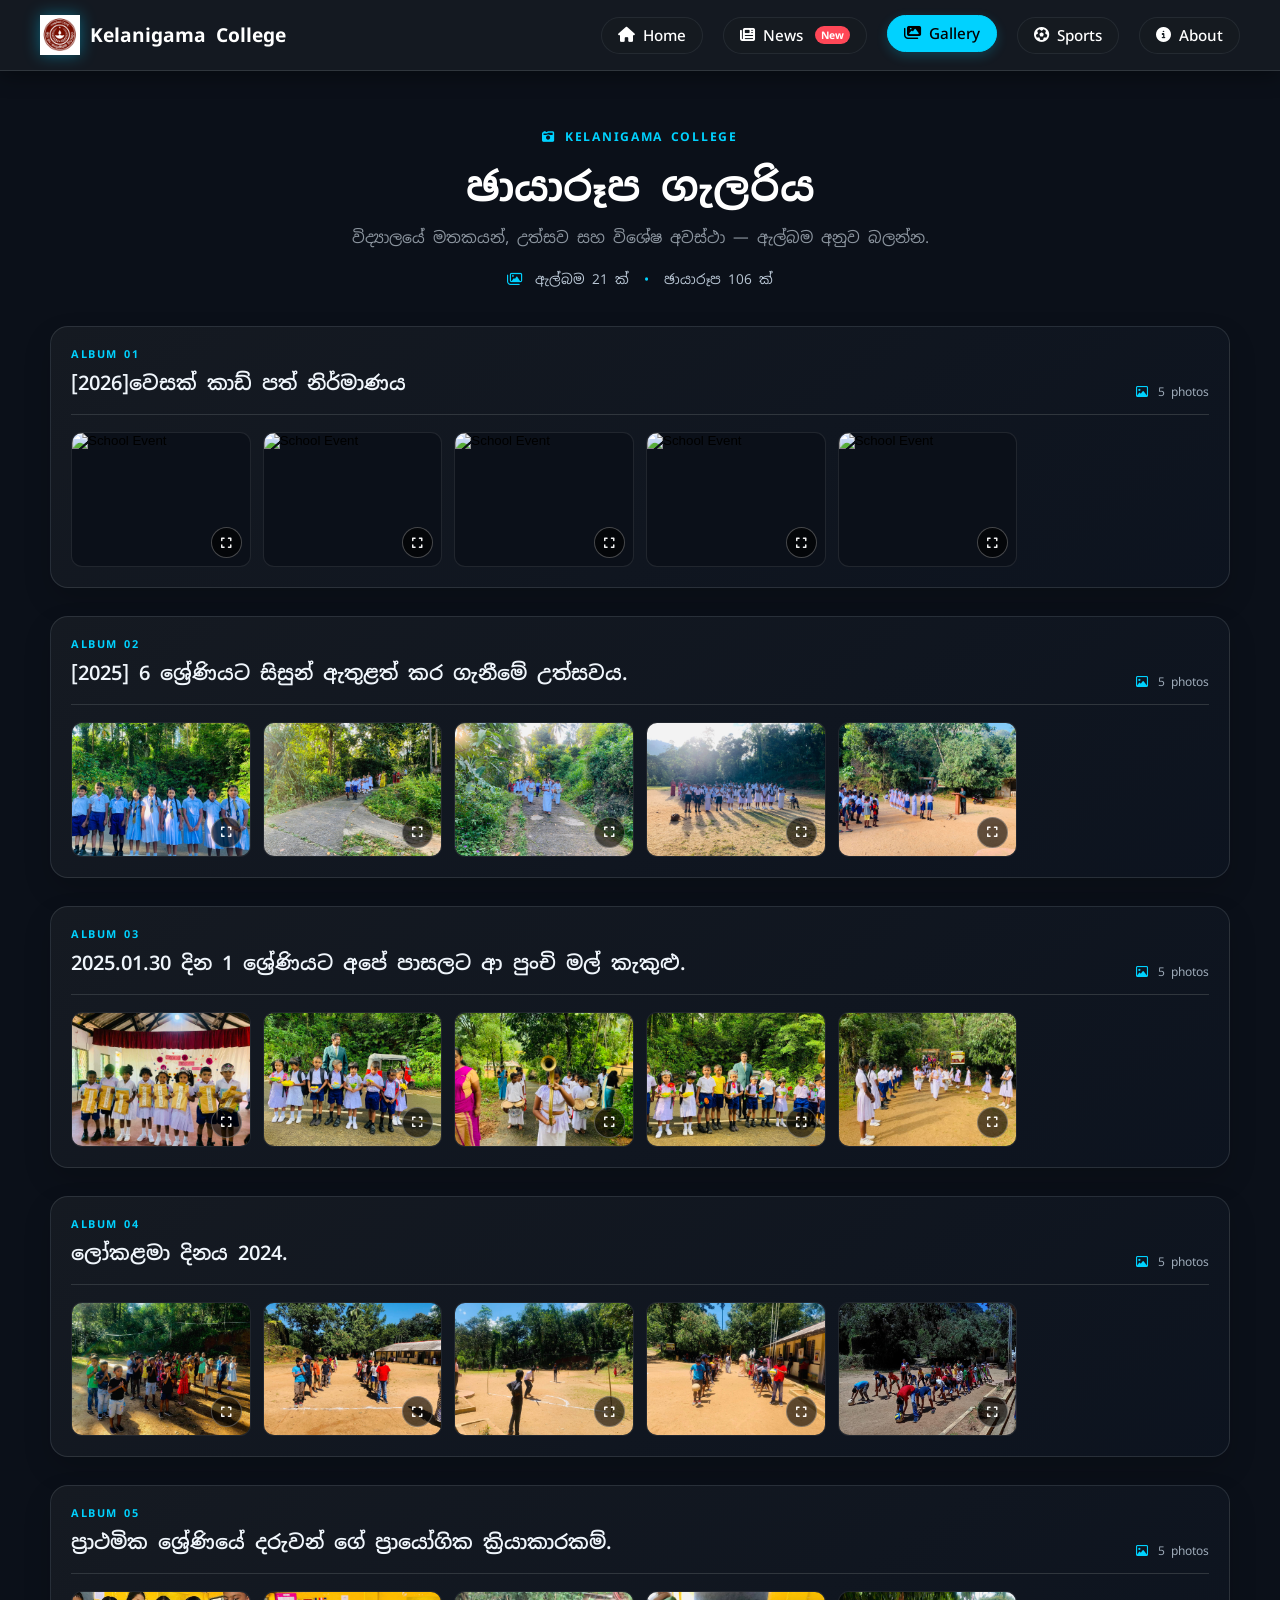
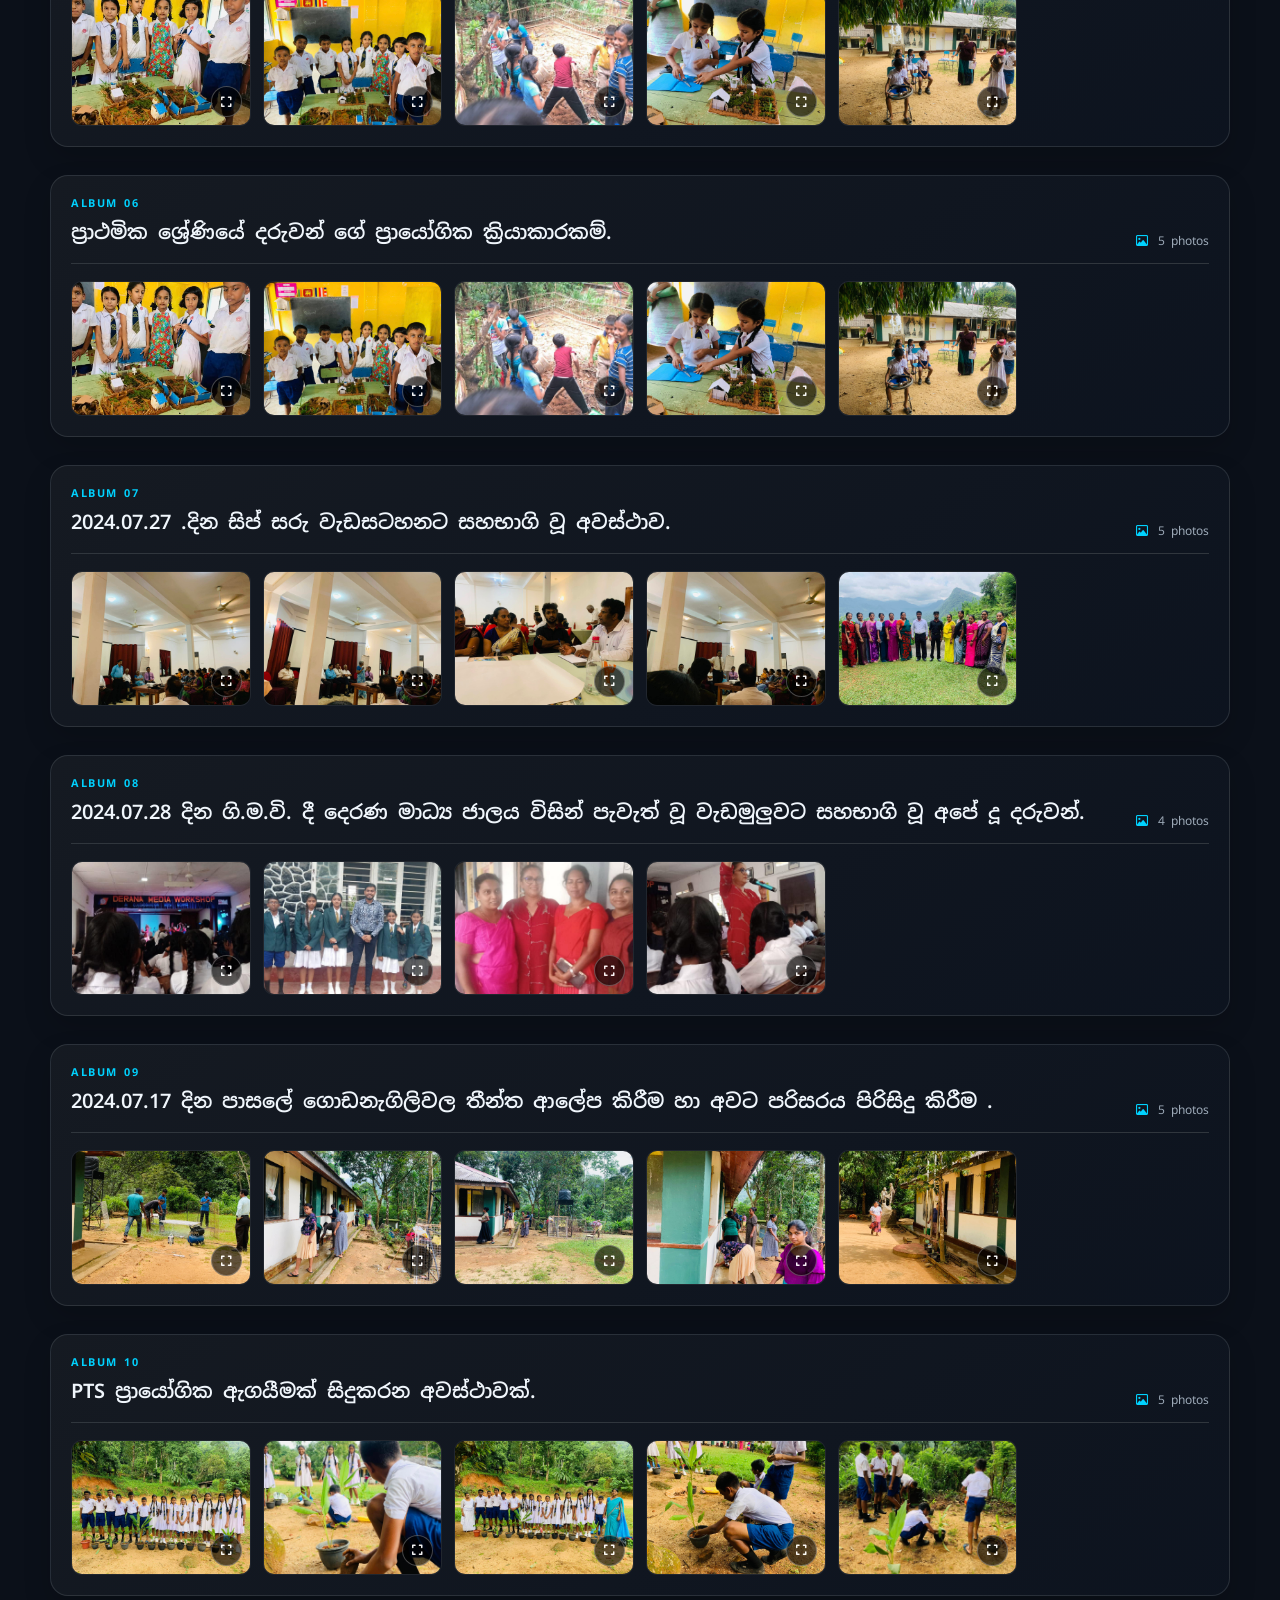
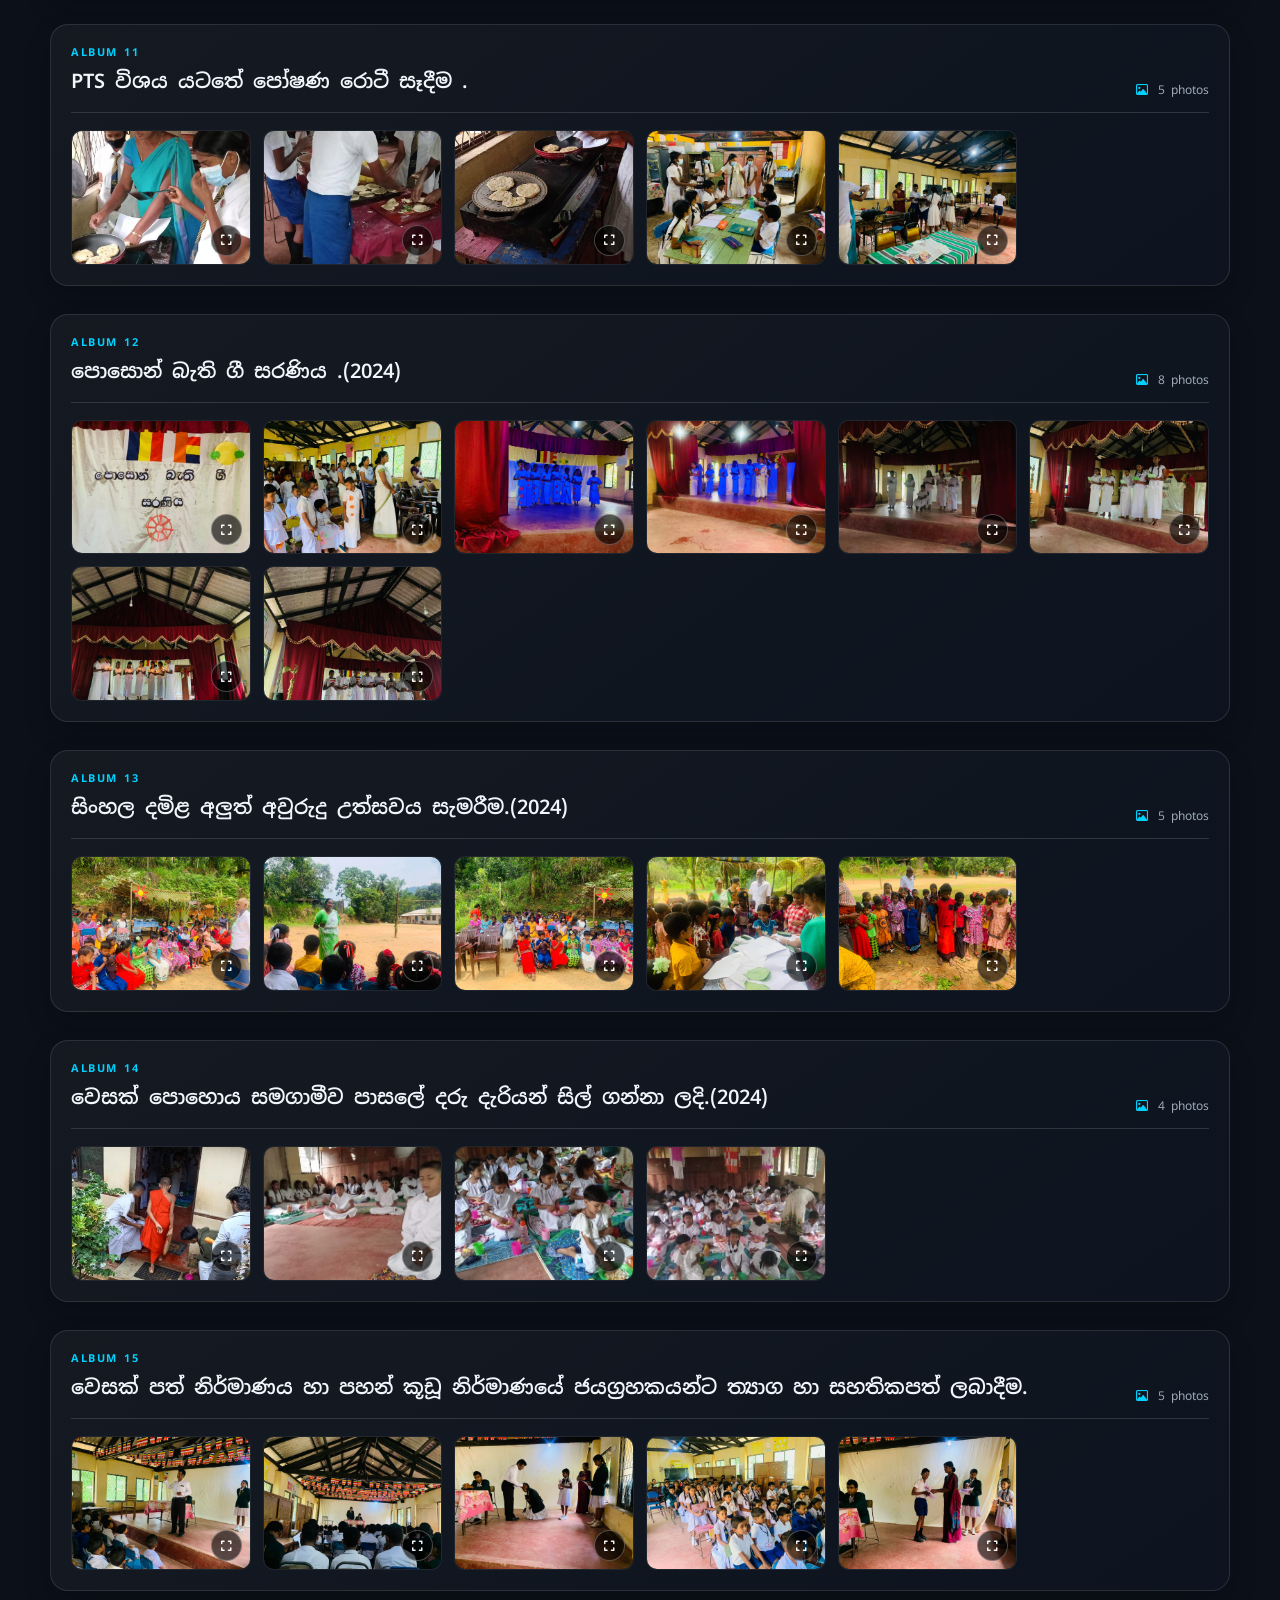
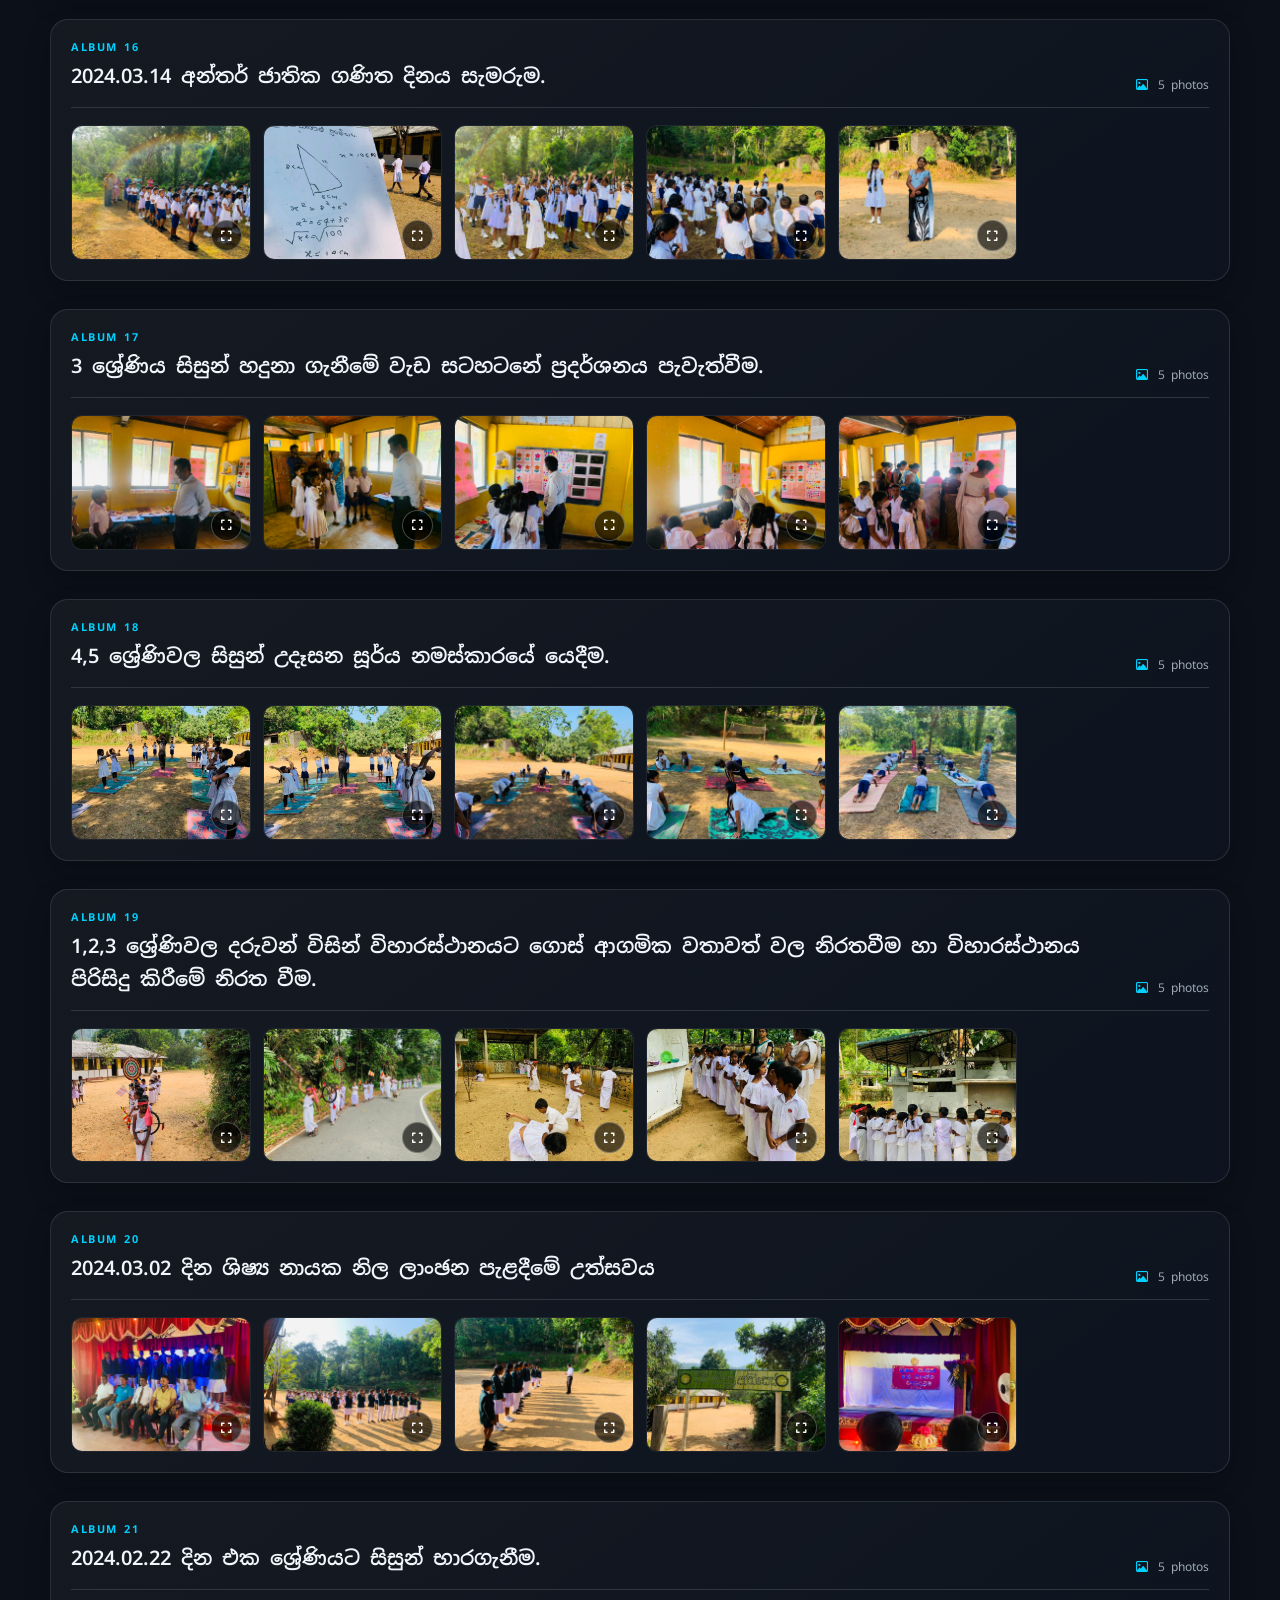
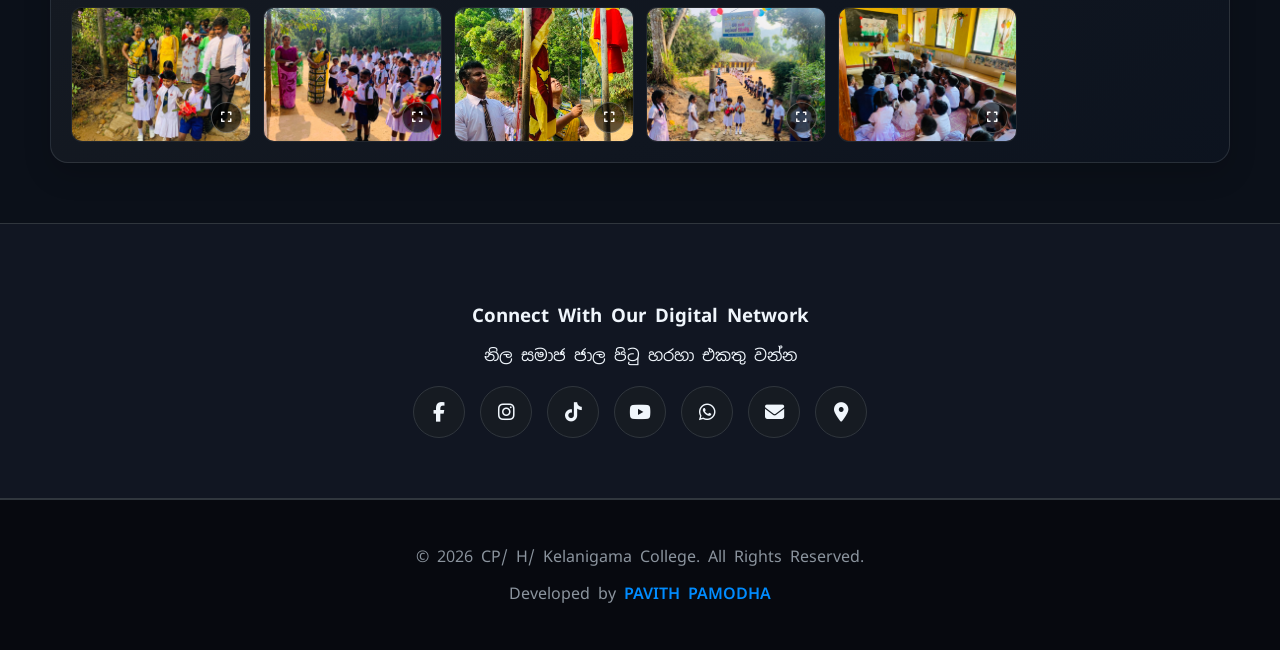
==== commit 9907ea86: "Update gallery.html" ====
--- a/gallery.html
+++ b/gallery.html
@@ -541,7 +541,7 @@
   </section>
   <div class="album-list">
     <section class="gallery-category" aria-labelledby="album-title-1">
-      <div class="album-heading"><div><span class="album-label">ALBUM 01</span><h2 id="album-title-1">[2025] 6 ශ්‍රේණියට සිසුන් ඇතුළත් කර ගැනීමේ උත්සවය.</h2></div><span class="photo-count"><i class="fa-regular fa-image"></i> 5 photos</span></div>
+      <div class="album-heading"><div><span class="album-label">ALBUM 01</span><h2 id="album-title-1">[2026]වෙසක් කාඩ් පත් නිර්මාණය</h2></div><span class="photo-count"><i class="fa-regular fa-image"></i> 5 photos</span></div>
       <div class="gallery-grid">
         <button class="gallery-item" type="button" data-full="images/photo1.jpg" data-alt="School Event" aria-label="ඡායාරූපය විශාල කර බලන්න: School Event">
           <img src="images/photo1.jpg" alt="School Event" loading="lazy">
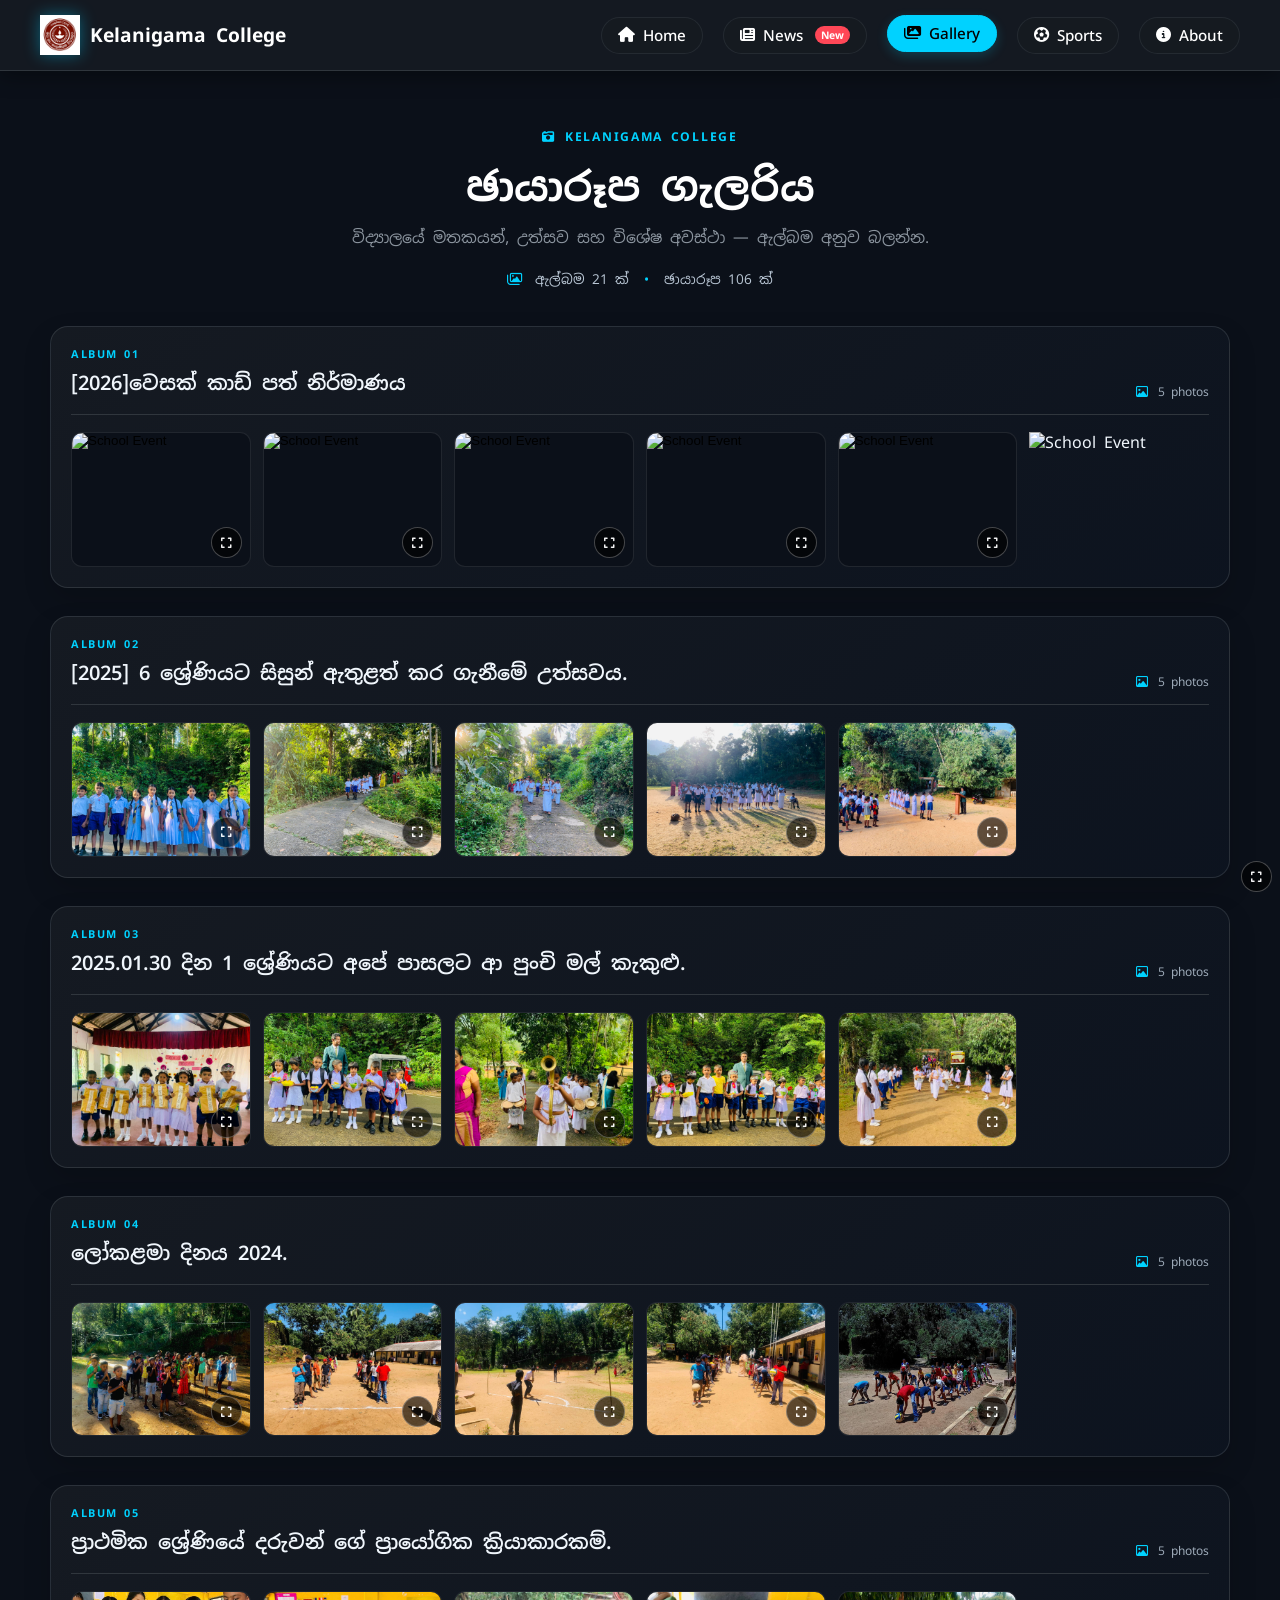
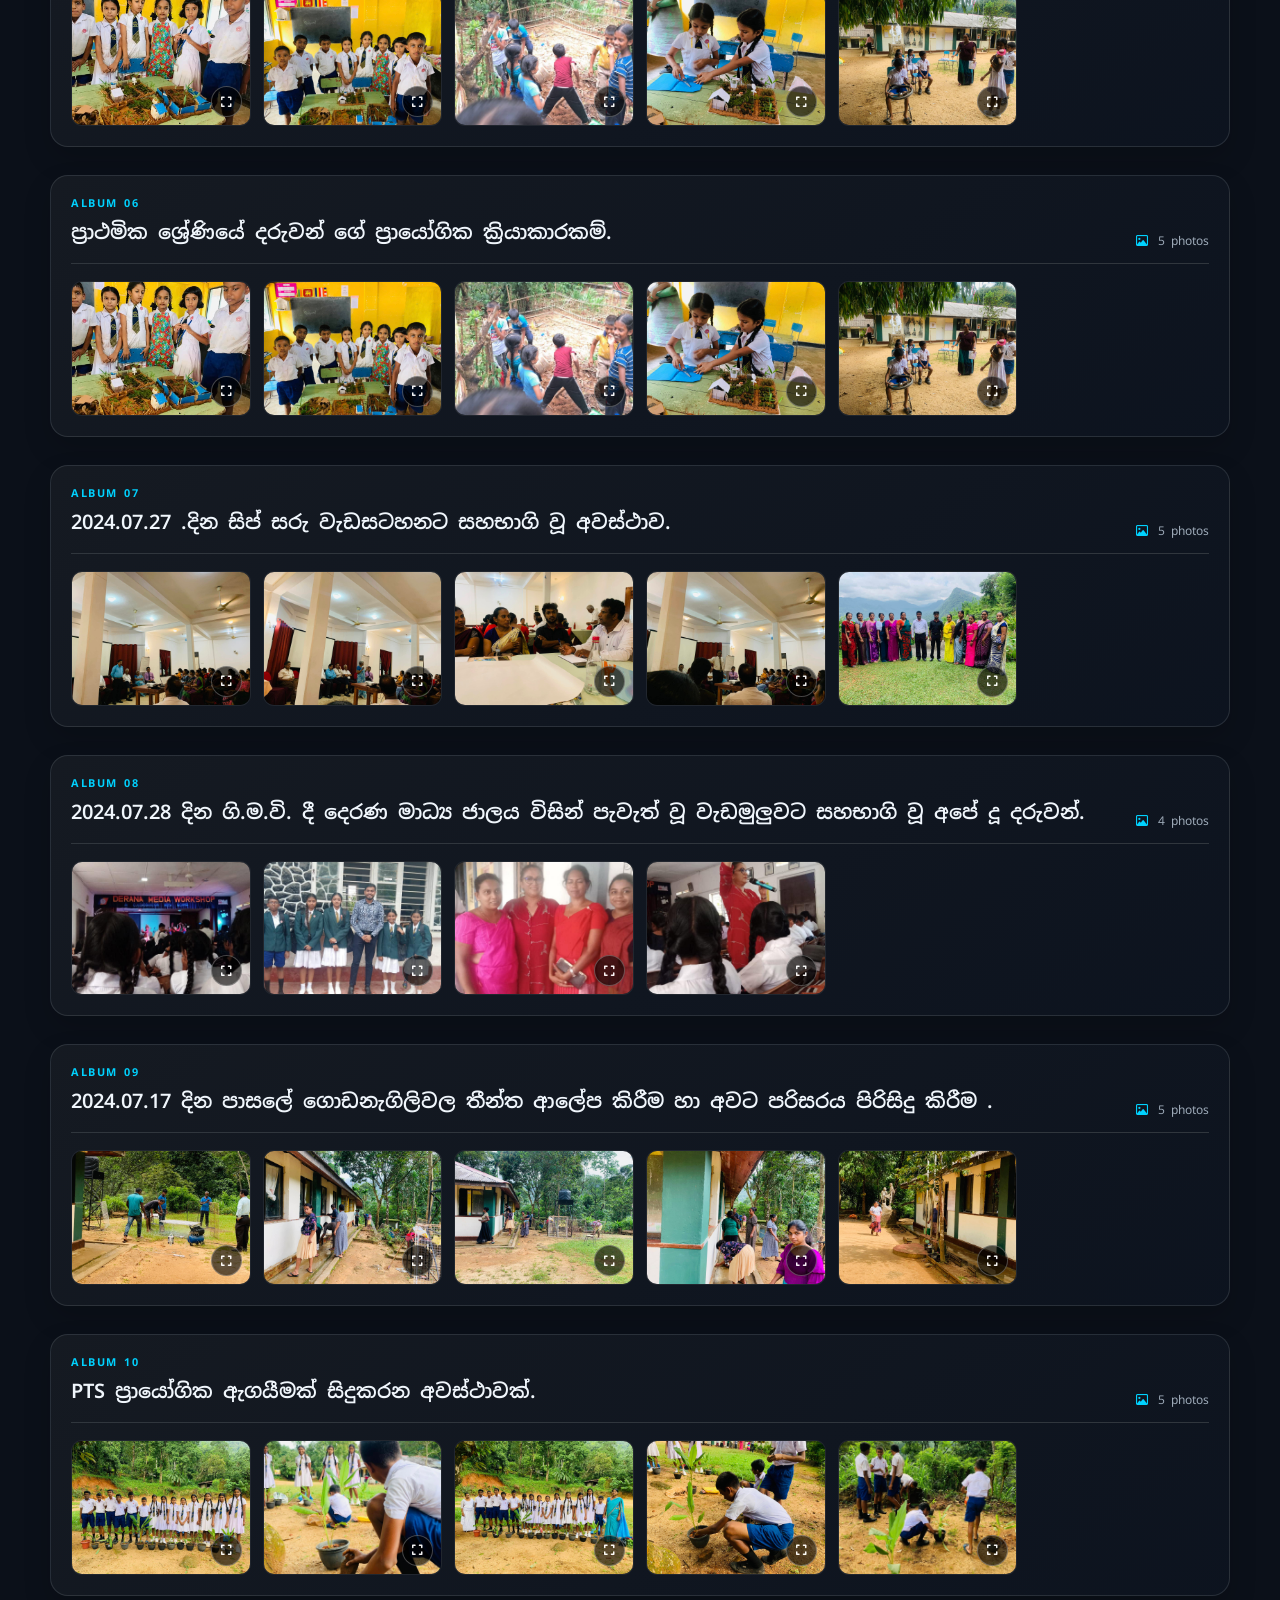
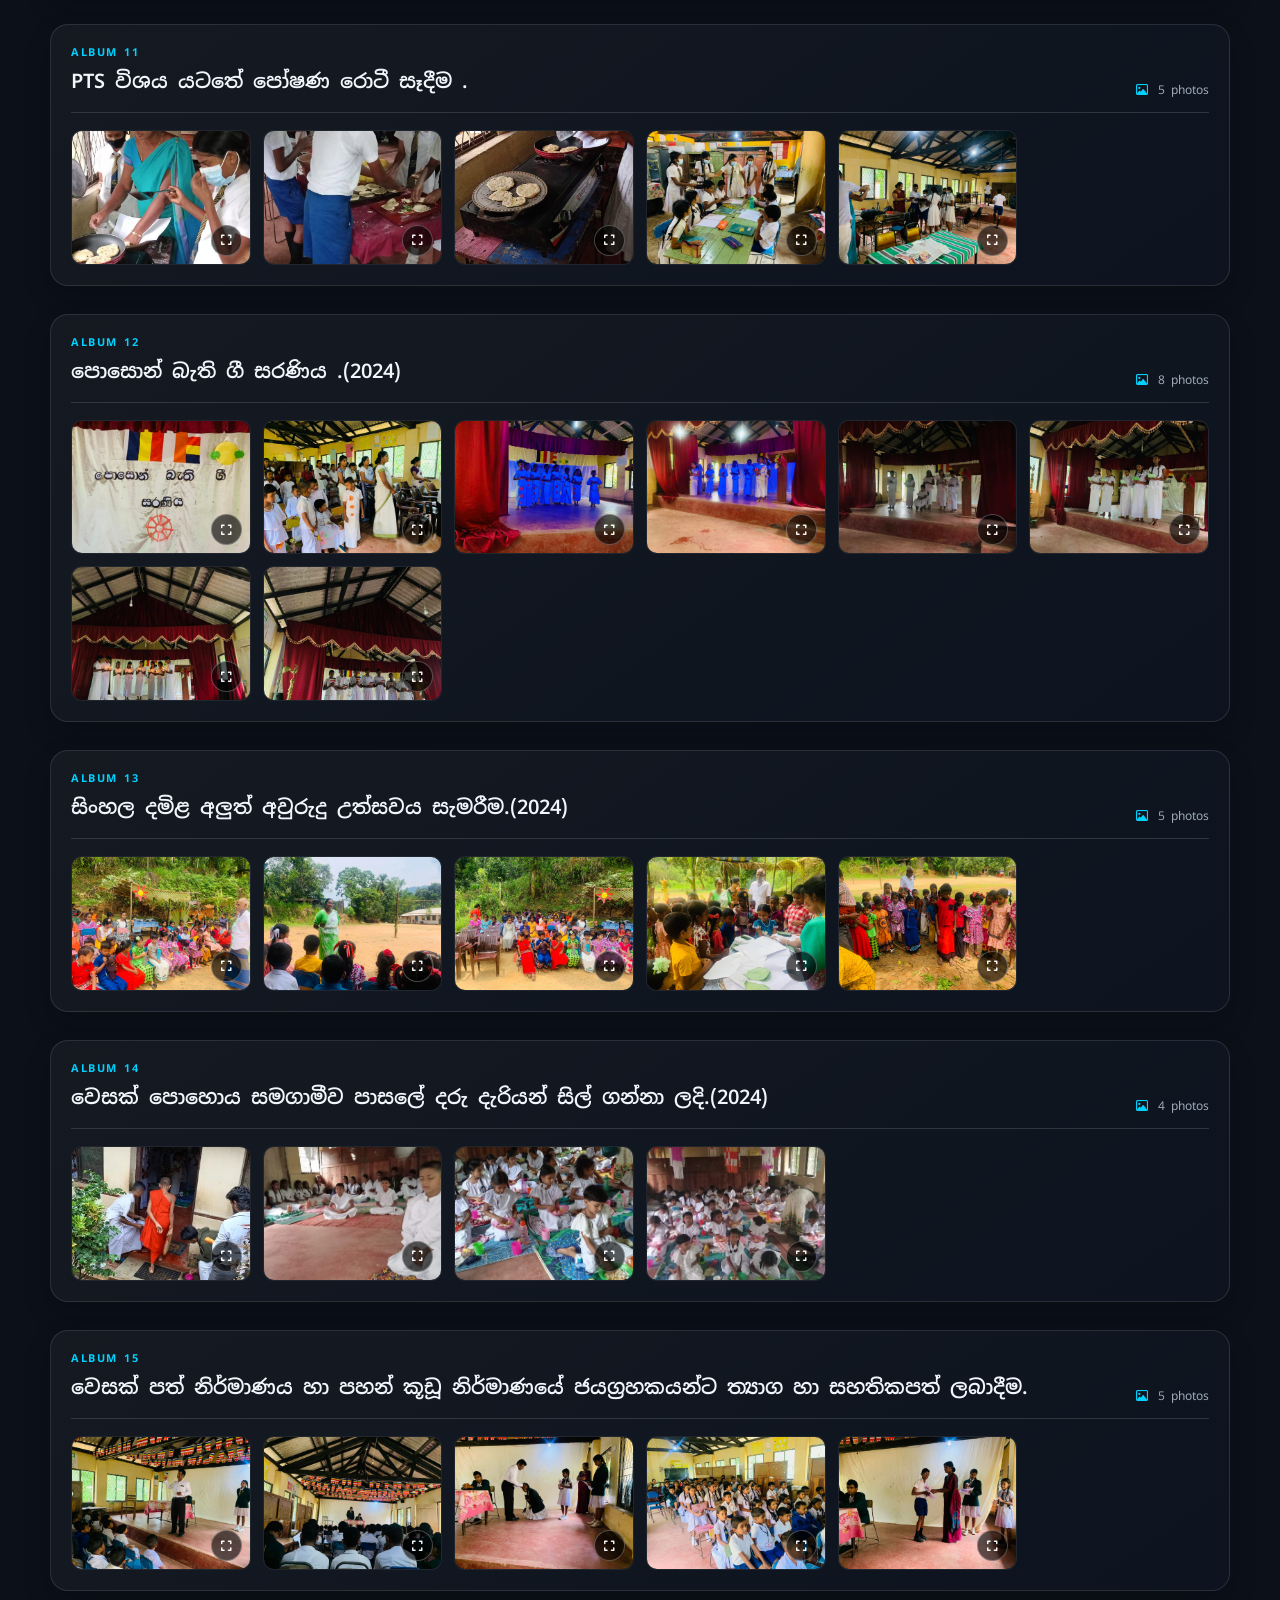
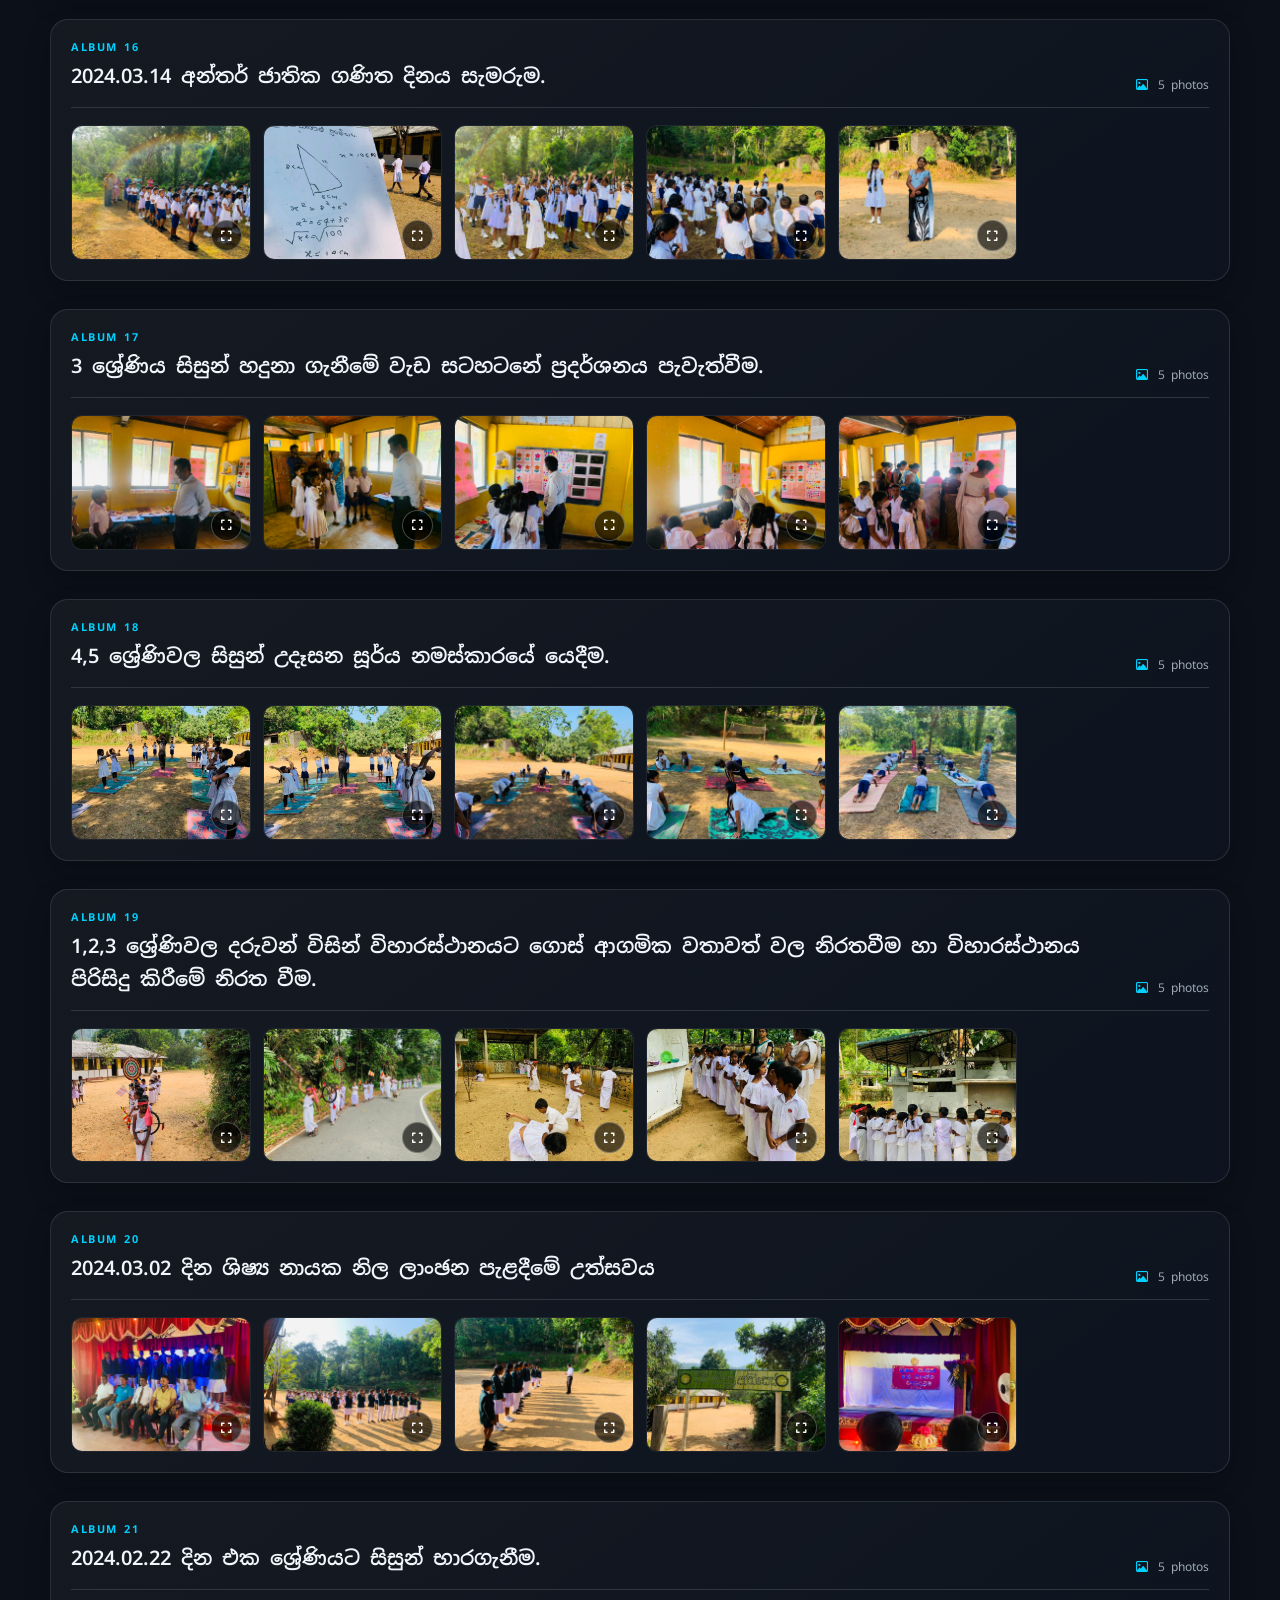
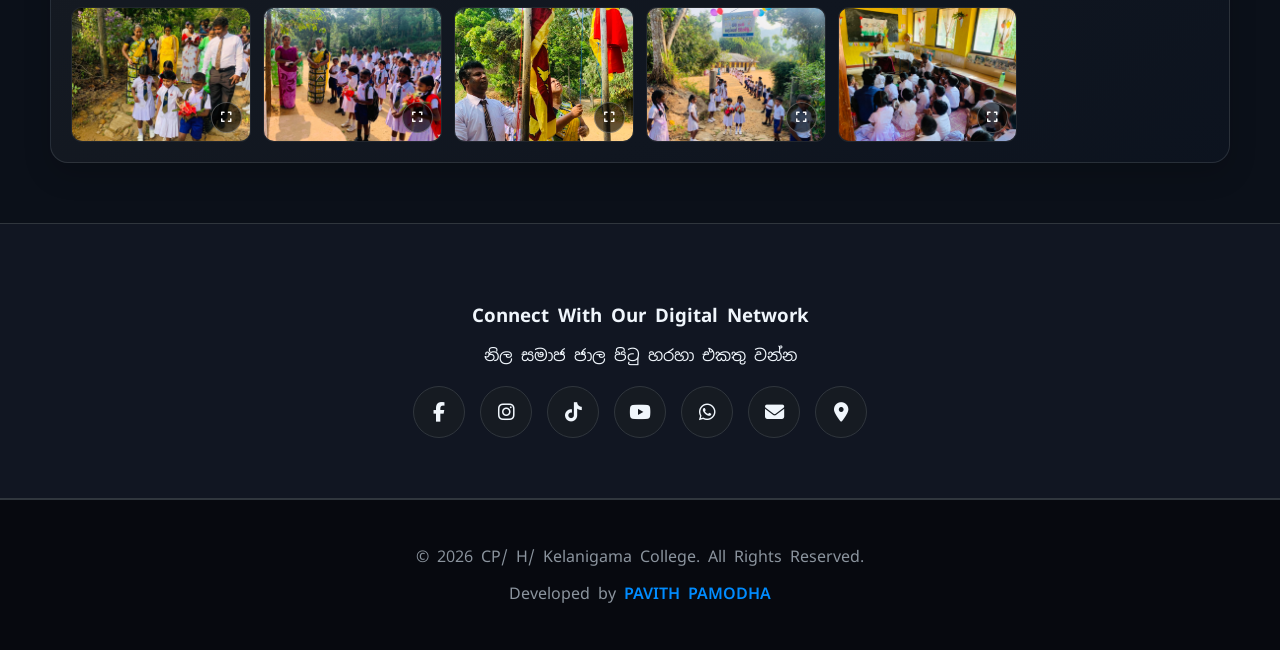
==== commit d4d0f879: "Update gallery.html" ====
--- a/gallery.html
+++ b/gallery.html
@@ -544,23 +544,27 @@
       <div class="album-heading"><div><span class="album-label">ALBUM 01</span><h2 id="album-title-1">[2026]වෙසක් කාඩ් පත් නිර්මාණය</h2></div><span class="photo-count"><i class="fa-regular fa-image"></i> 5 photos</span></div>
       <div class="gallery-grid">
         <button class="gallery-item" type="button" data-full="images/photo1.jpg" data-alt="School Event" aria-label="ඡායාරූපය විශාල කර බලන්න: School Event">
-          <img src="images/photo1.jpg" alt="School Event" loading="lazy">
+          <img src="wcn1.jpg" alt="School Event" loading="lazy">
           <span class="photo-zoom"><i class="fa-solid fa-expand"></i></span>
         </button>
         <button class="gallery-item" type="button" data-full="images/photo2.jpg" data-alt="School Event" aria-label="ඡායාරූපය විශාල කර බලන්න: School Event">
-          <img src="images/photo2.jpg" alt="School Event" loading="lazy">
+          <img src="wcn2.jpg" alt="School Event" loading="lazy">
           <span class="photo-zoom"><i class="fa-solid fa-expand"></i></span>
         </button>
         <button class="gallery-item" type="button" data-full="images/photo3.jpg" data-alt="School Event" aria-label="ඡායාරූපය විශාල කර බලන්න: School Event">
-          <img src="images/photo3.jpg" alt="School Event" loading="lazy">
+          <img src="wcn3.jpg" alt="School Event" loading="lazy">
           <span class="photo-zoom"><i class="fa-solid fa-expand"></i></span>
         </button>
         <button class="gallery-item" type="button" data-full="images/photo4.jpg" data-alt="School Event" aria-label="ඡායාරූපය විශාල කර බලන්න: School Event">
-          <img src="images/photo4.jpg" alt="School Event" loading="lazy">
-          <span class="photo-zoom"><i class="fa-solid fa-expand"></i></span>
-        </button>
+          <img src="wcn4.jpg" alt="School Event" loading="lazy">
+          <span class="photo-zoom"><i class="fa-solid fa-expand"></i></span>
+        </button>
+         <button class="gallery-item" type="button" data-full="images/photo4.jpg" data-alt="School Event" aria-label="ඡායාරූපය විශාල කර බලන්න: School Event">
+          <img src="wcn5.jpg" alt="School Event" loading="lazy">
+          <span class="photo-zoom"><i class="fa-solid fa-expand"></i></span>
+        </button
         <button class="gallery-item" type="button" data-full="images/photo5.jpg" data-alt="School Event" aria-label="ඡායාරූපය විශාල කර බලන්න: School Event">
-          <img src="images/photo5.jpg" alt="School Event" loading="lazy">
+          <img src="wcn6.jpg" alt="School Event" loading="lazy">
           <span class="photo-zoom"><i class="fa-solid fa-expand"></i></span>
         </button>
       </div>
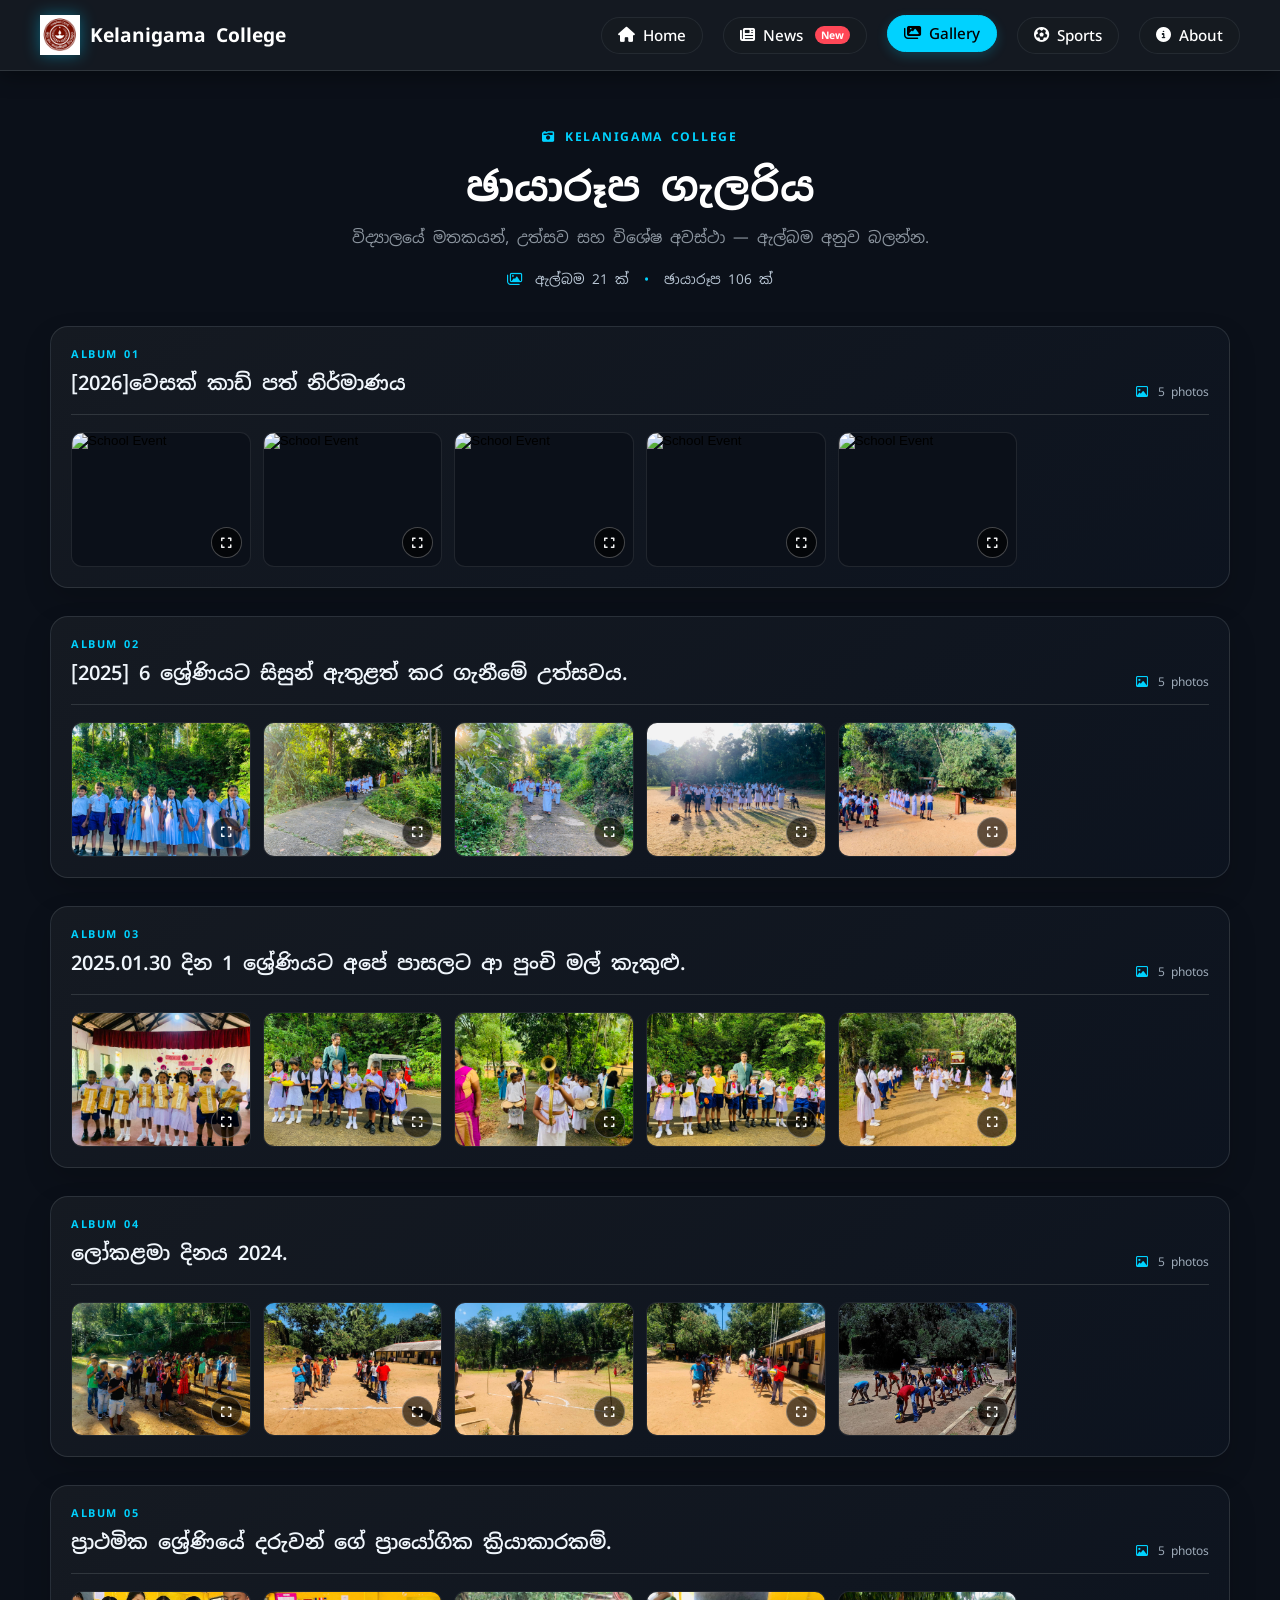
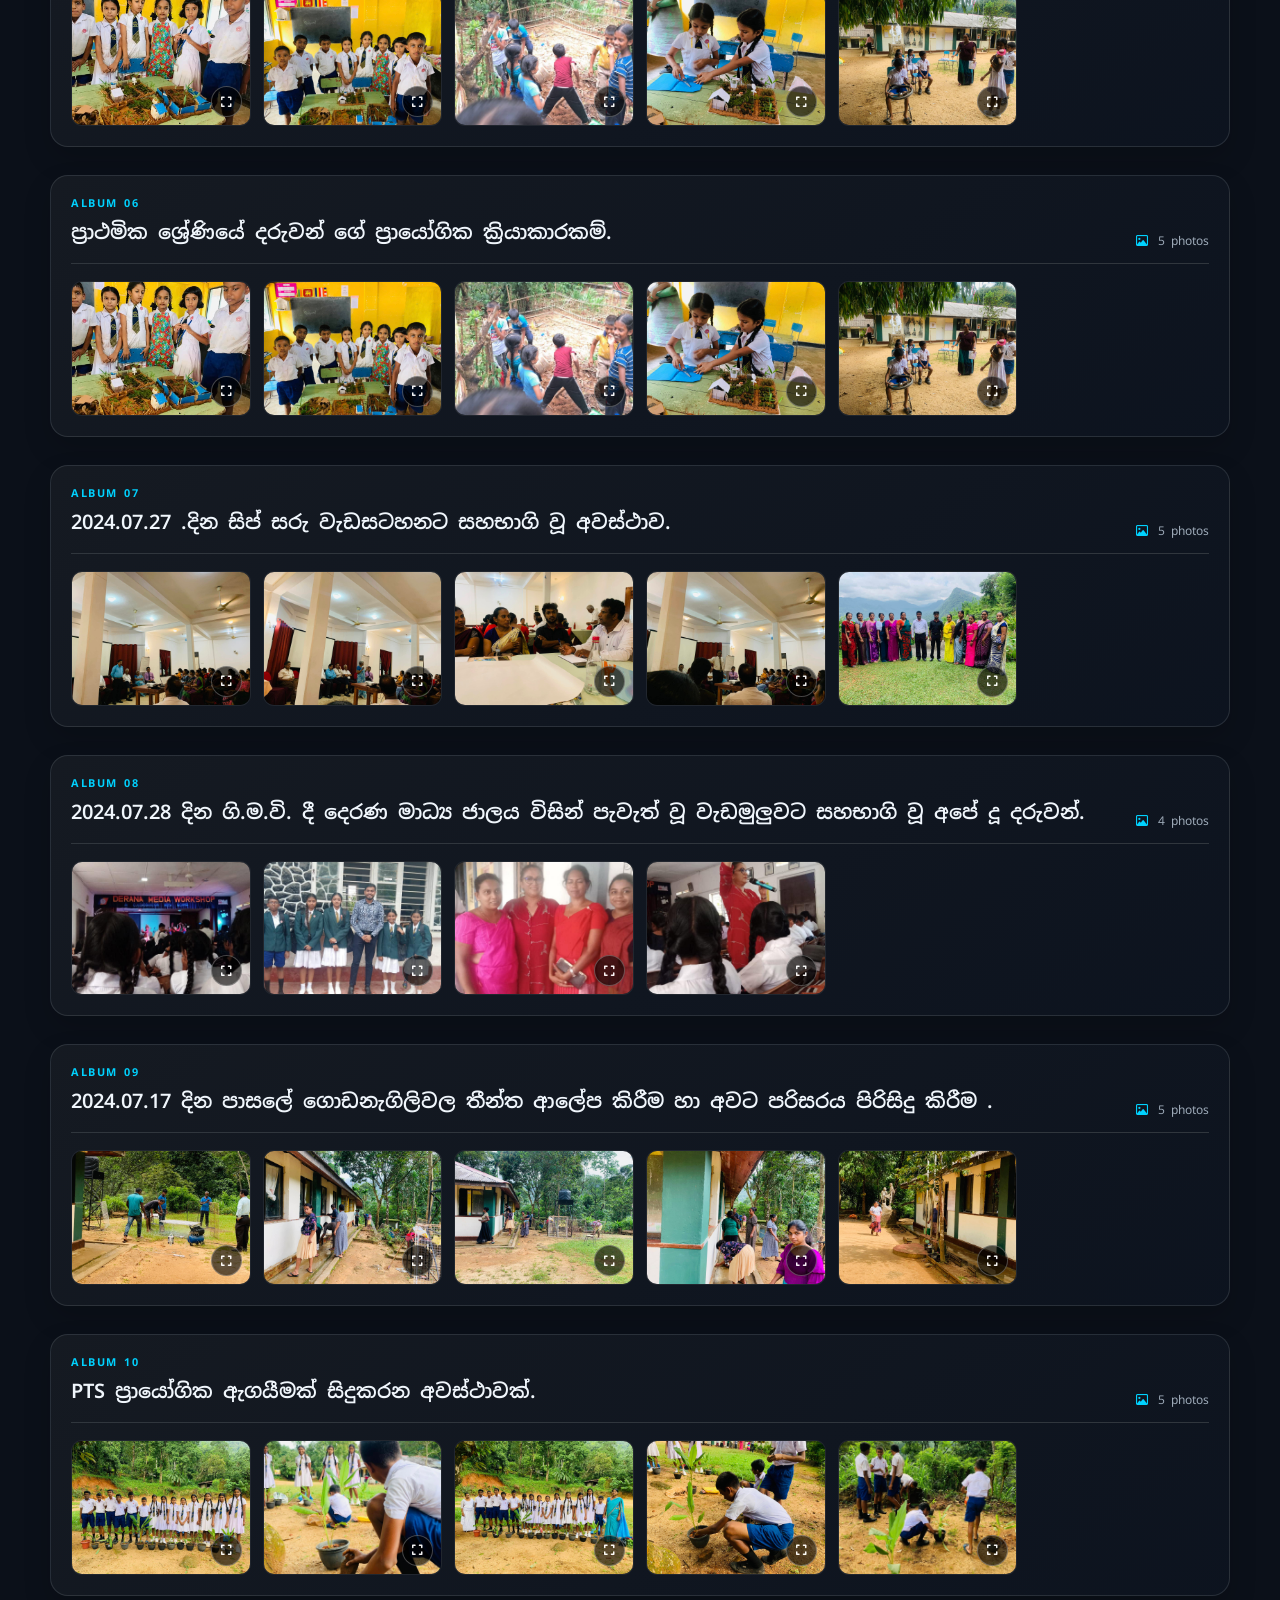
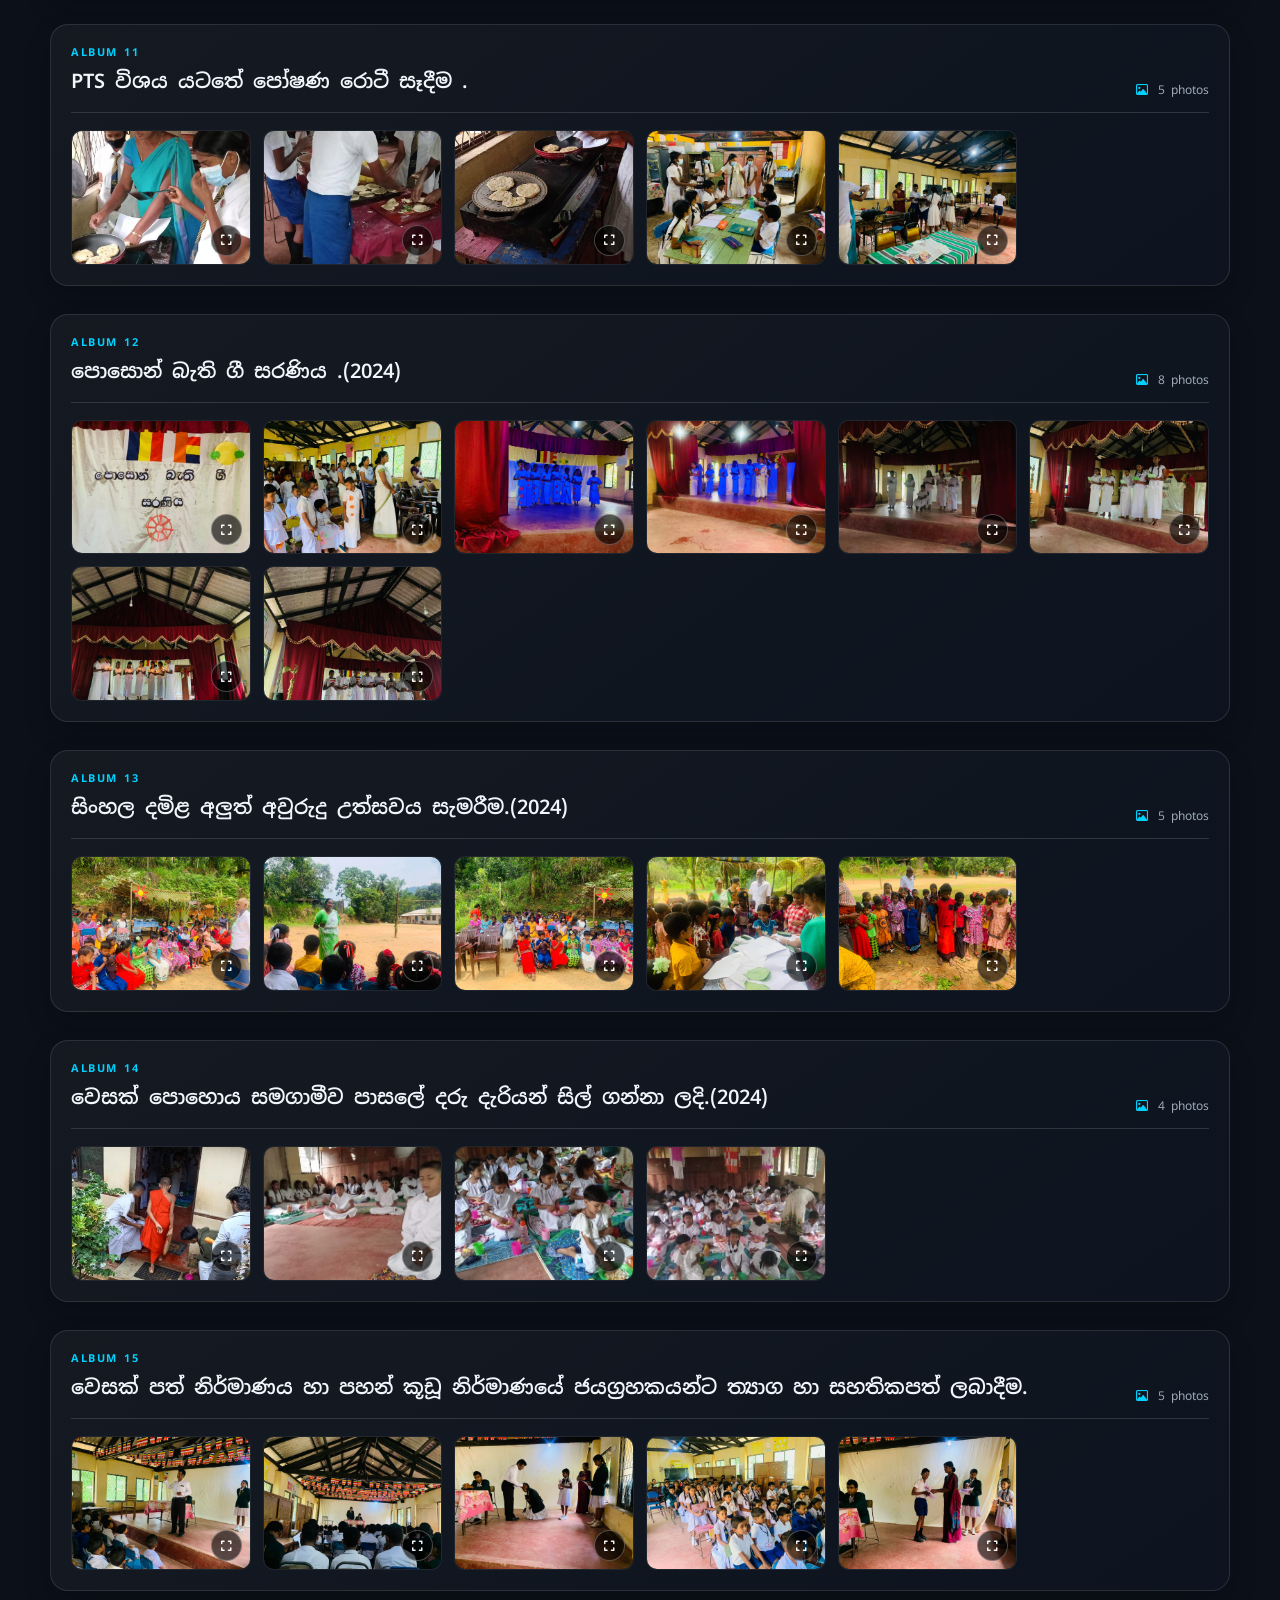
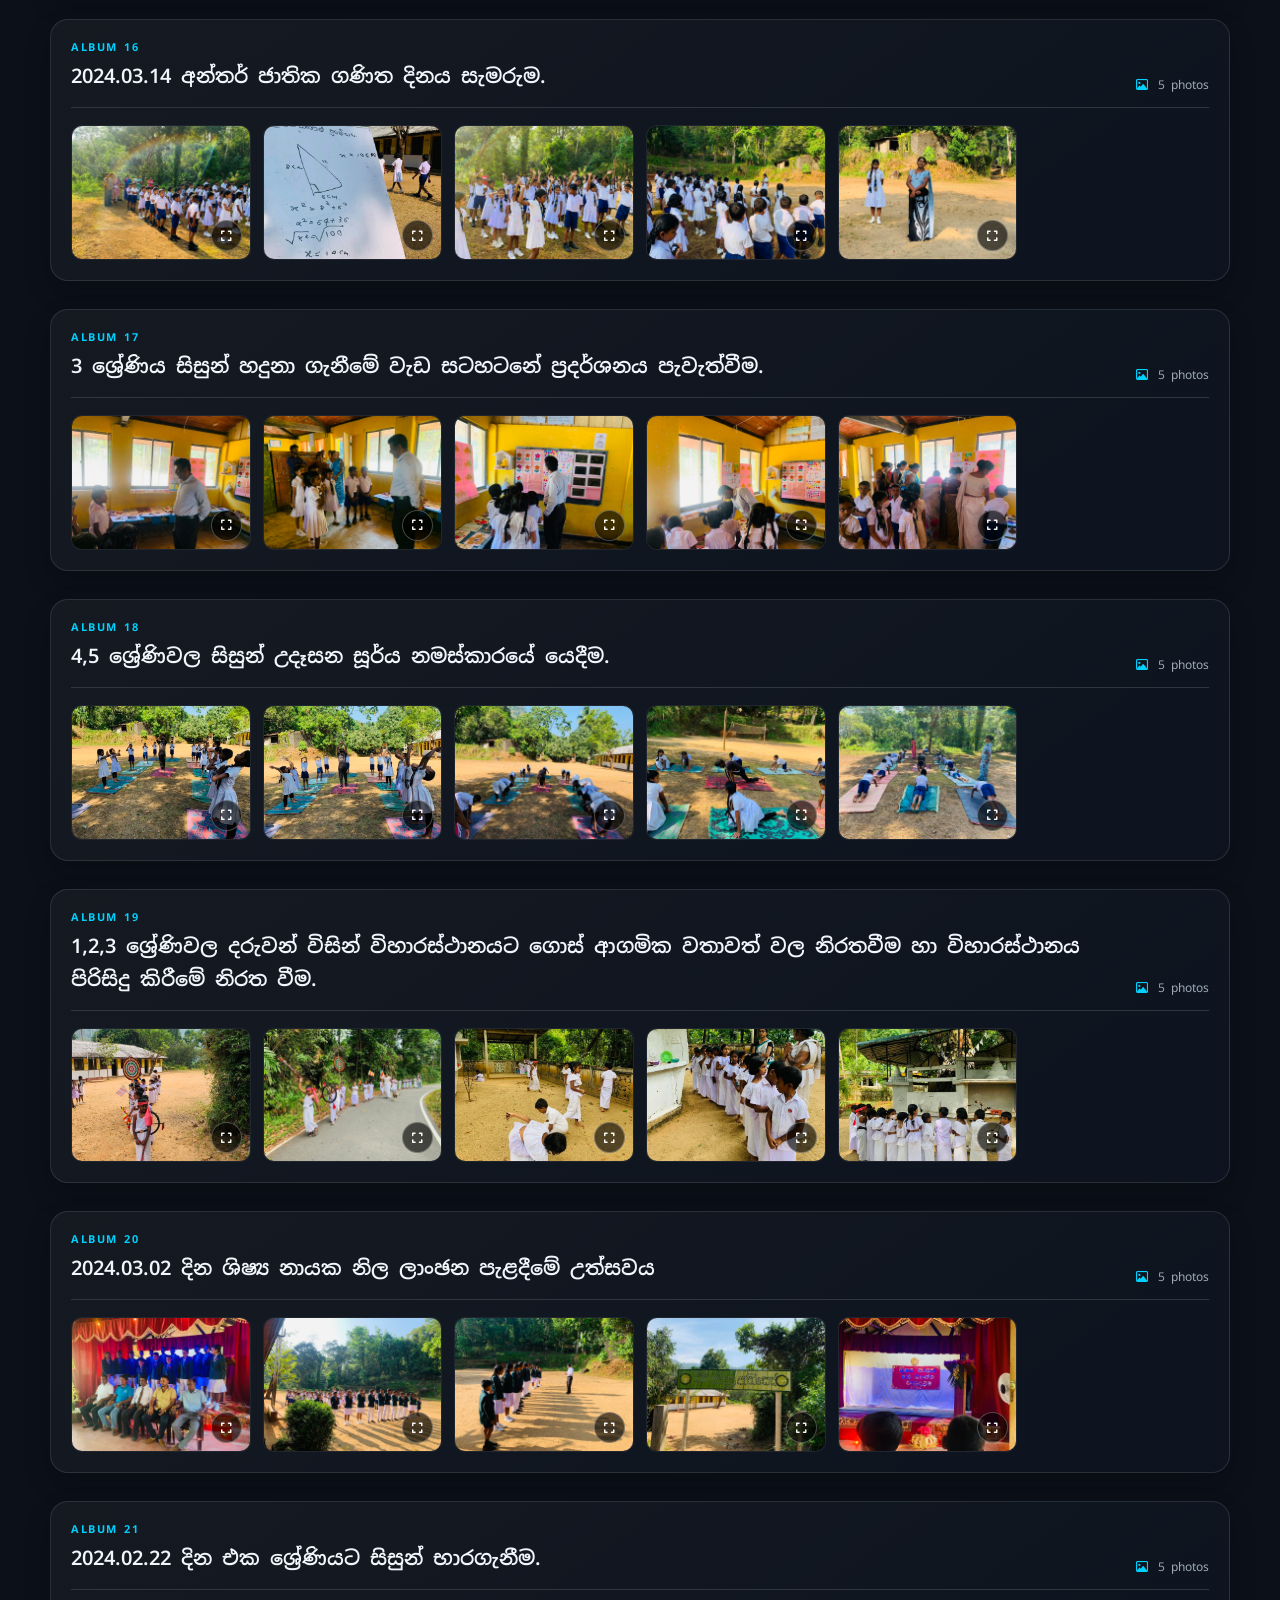
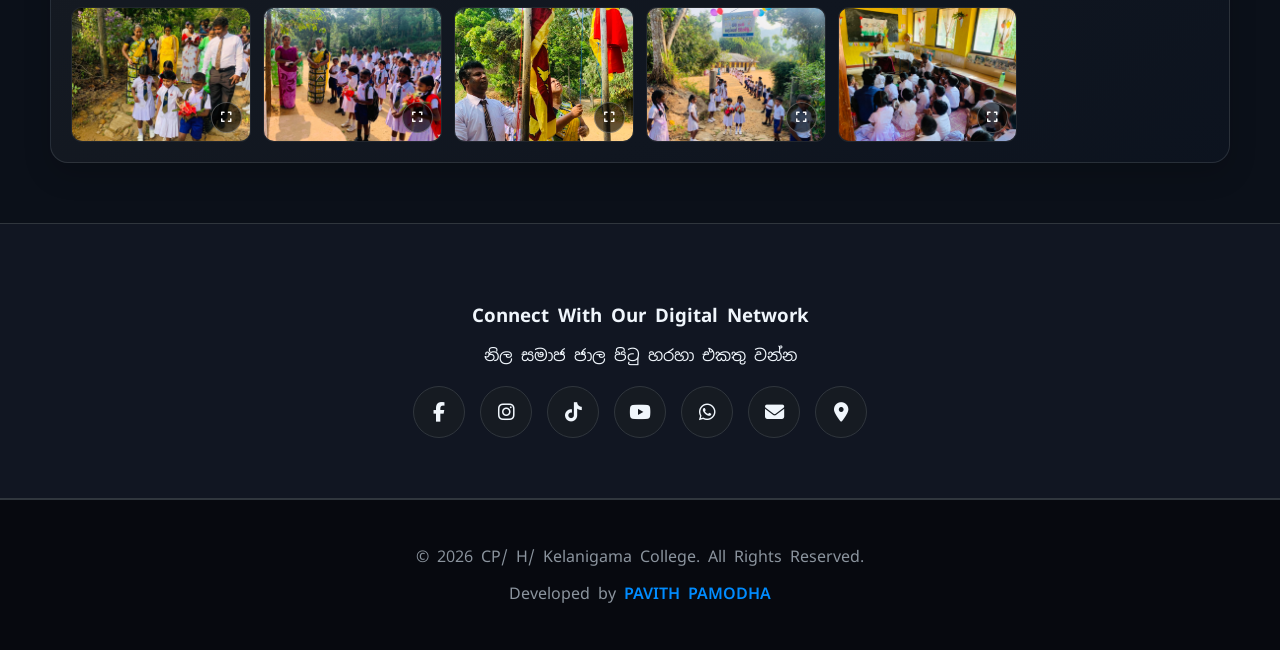
==== commit 77eaa4b7: "Update gallery.html" ====
--- a/gallery.html
+++ b/gallery.html
@@ -559,10 +559,6 @@
           <img src="wcn4.jpg" alt="School Event" loading="lazy">
           <span class="photo-zoom"><i class="fa-solid fa-expand"></i></span>
         </button>
-         <button class="gallery-item" type="button" data-full="images/photo4.jpg" data-alt="School Event" aria-label="ඡායාරූපය විශාල කර බලන්න: School Event">
-          <img src="wcn5.jpg" alt="School Event" loading="lazy">
-          <span class="photo-zoom"><i class="fa-solid fa-expand"></i></span>
-        </button
         <button class="gallery-item" type="button" data-full="images/photo5.jpg" data-alt="School Event" aria-label="ඡායාරූපය විශාල කර බලන්න: School Event">
           <img src="wcn6.jpg" alt="School Event" loading="lazy">
           <span class="photo-zoom"><i class="fa-solid fa-expand"></i></span>
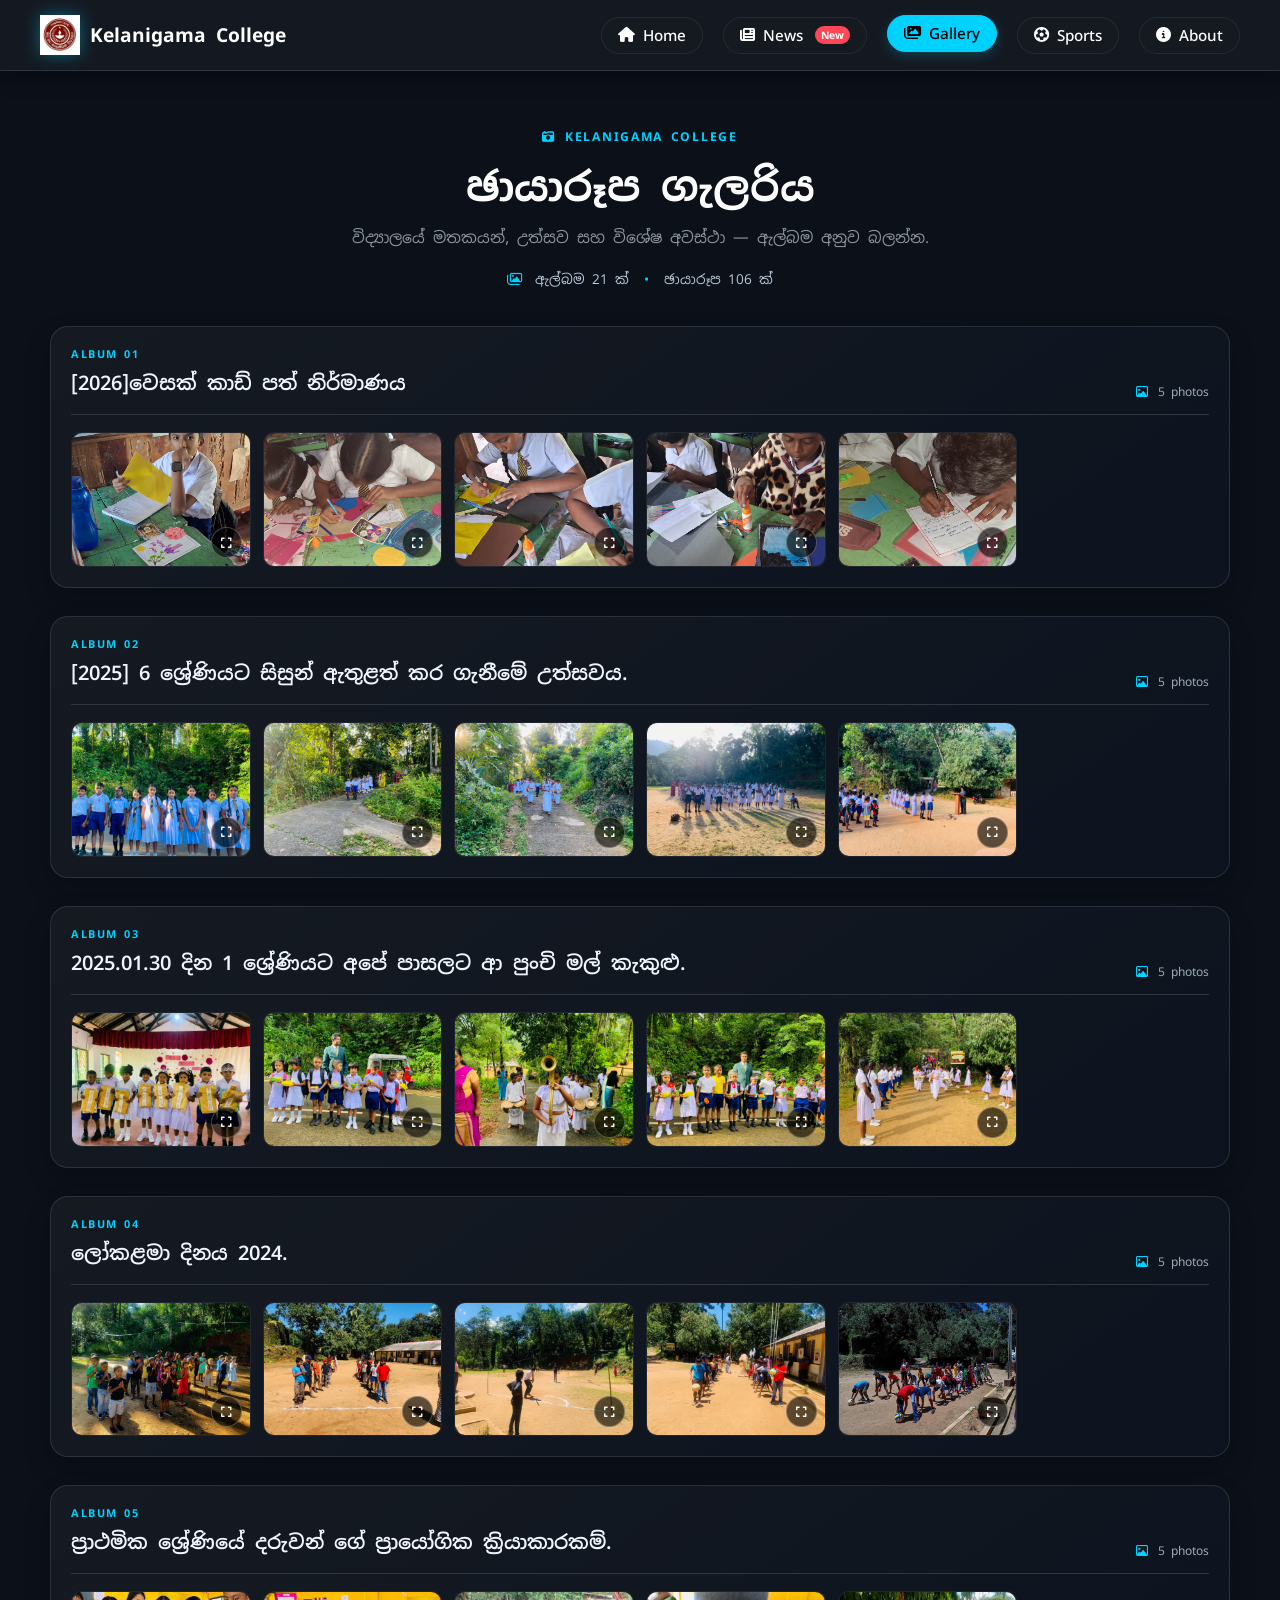
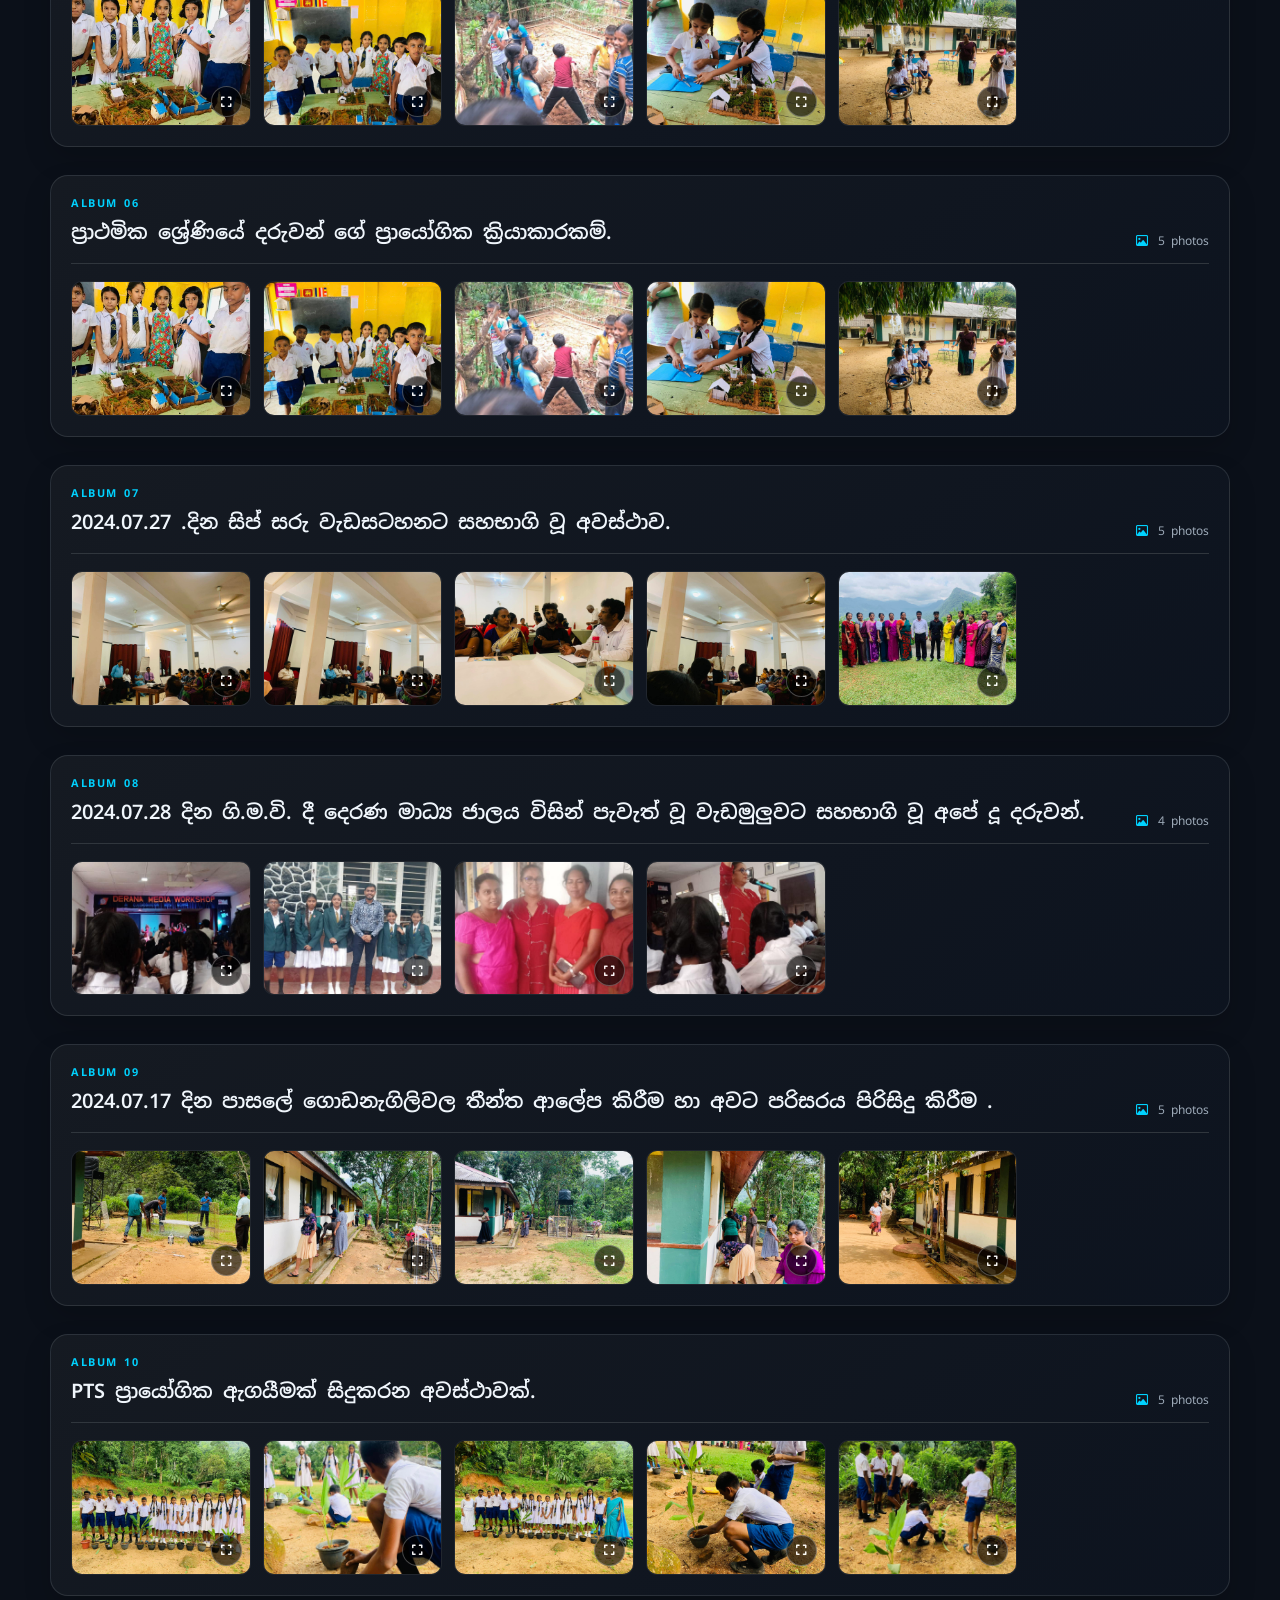
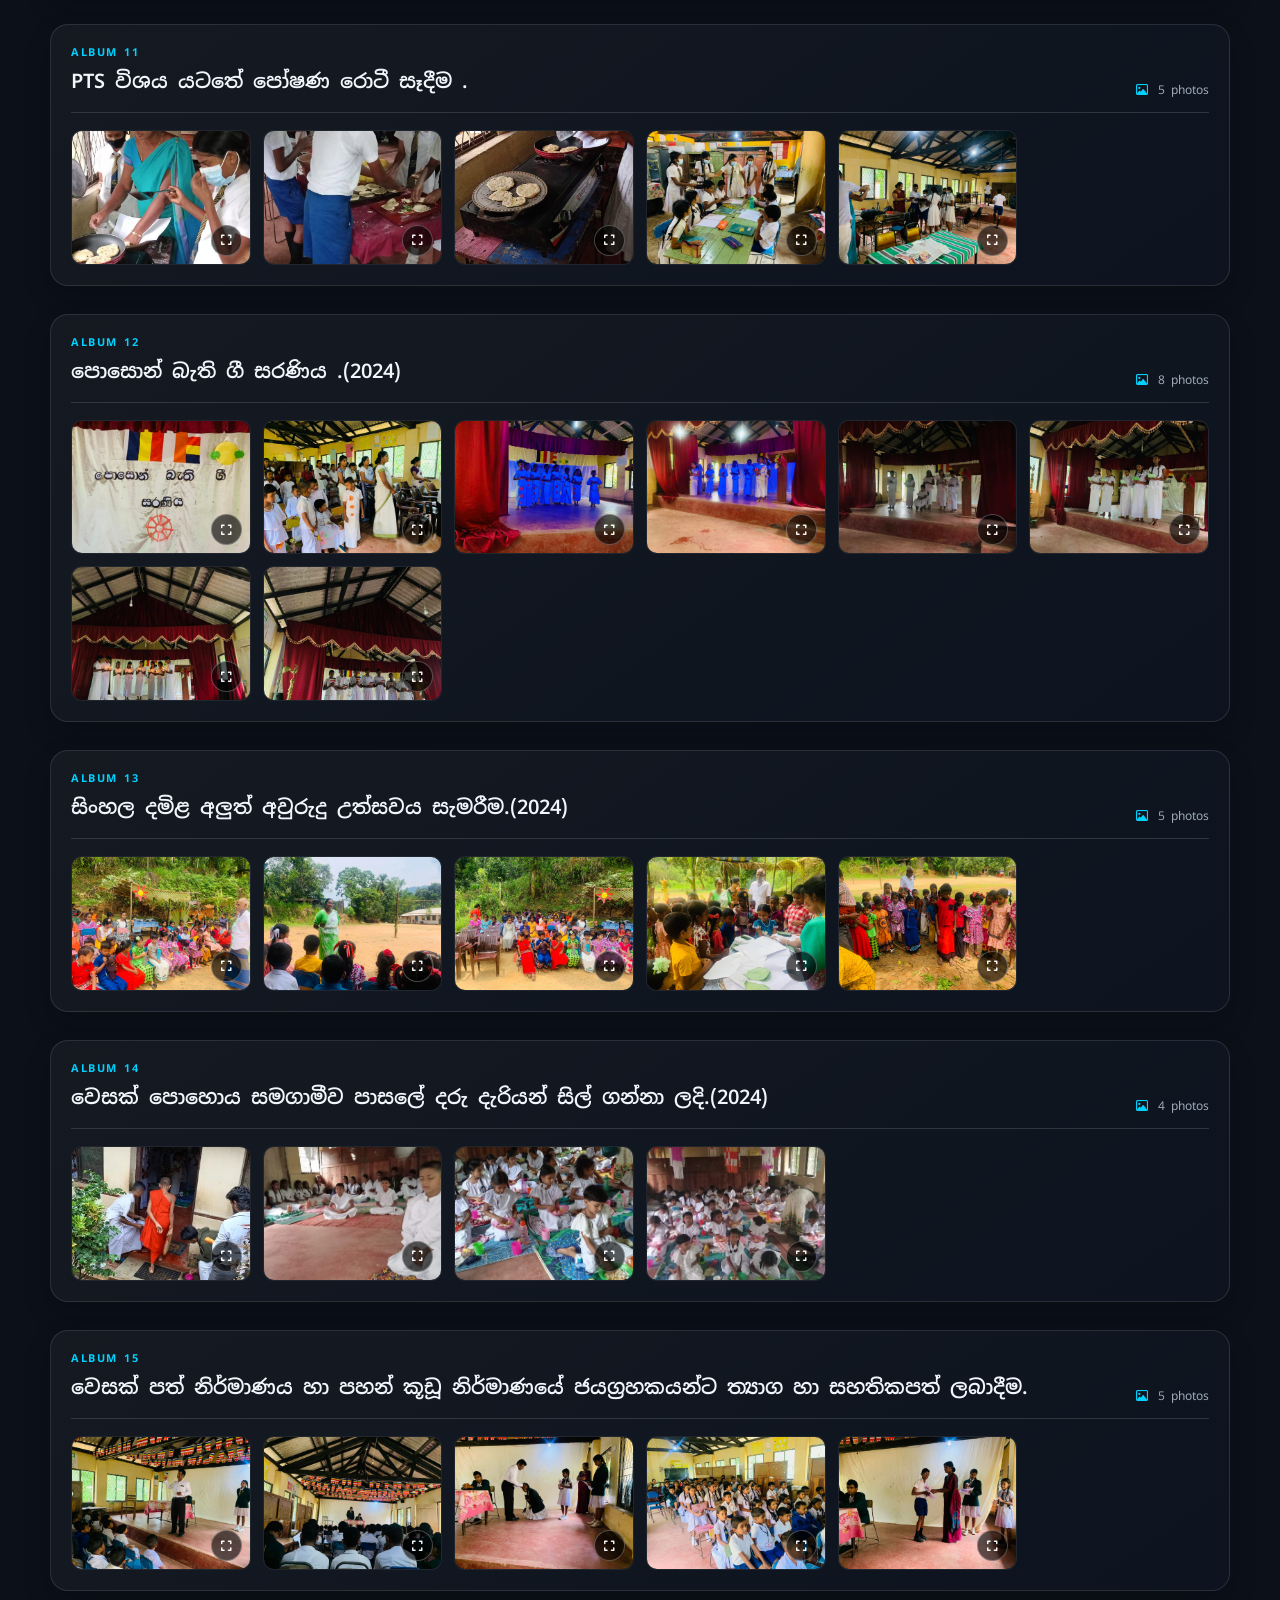
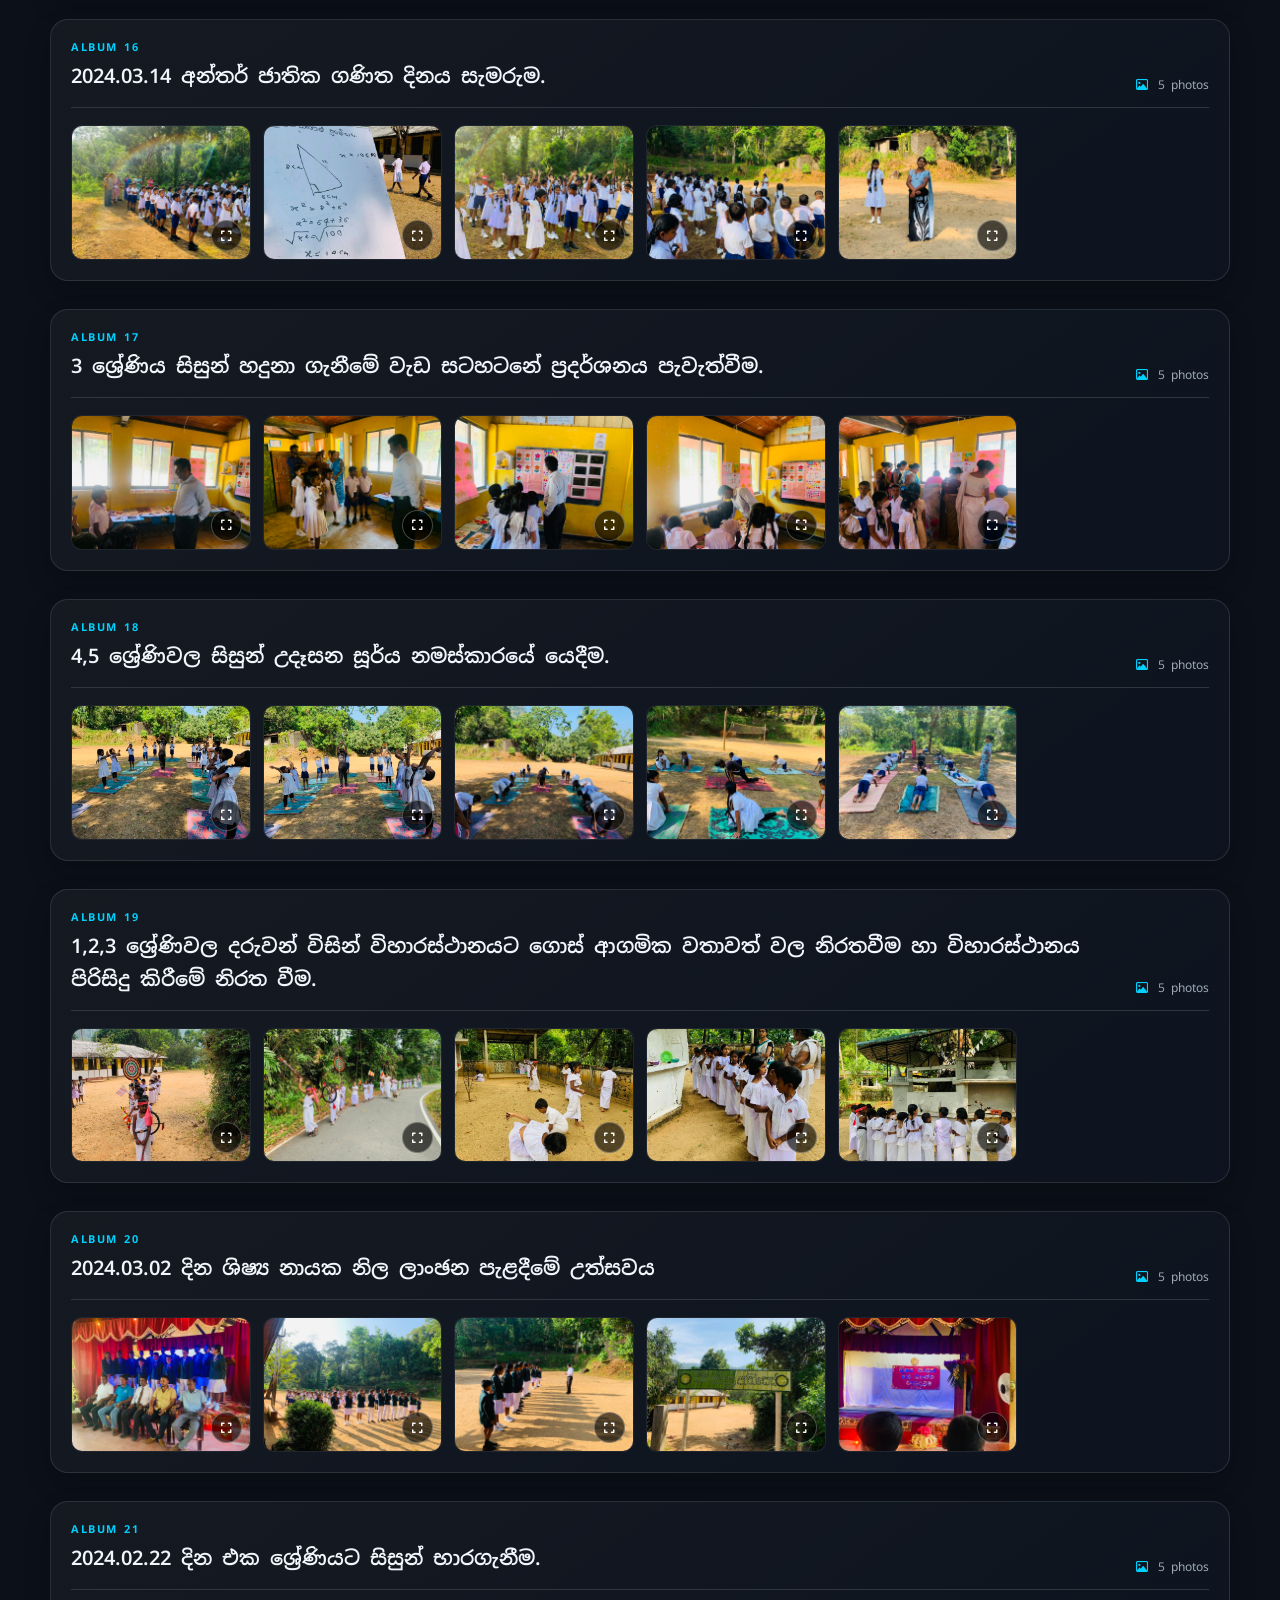
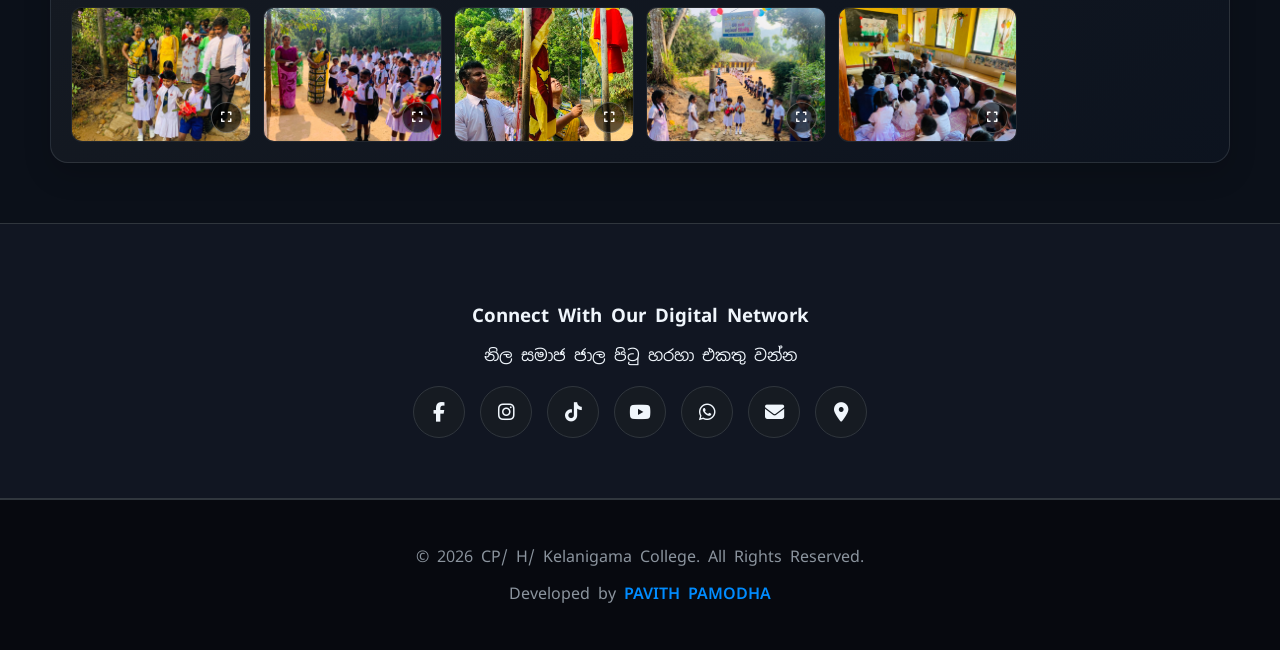
==== commit 2d3206d4: "Update gallery.html" ====
--- a/gallery.html
+++ b/gallery.html
@@ -560,7 +560,7 @@
           <span class="photo-zoom"><i class="fa-solid fa-expand"></i></span>
         </button>
         <button class="gallery-item" type="button" data-full="images/photo5.jpg" data-alt="School Event" aria-label="ඡායාරූපය විශාල කර බලන්න: School Event">
-          <img src="wcn6.jpg" alt="School Event" loading="lazy">
+          <img src="wcn5.jpg" alt="School Event" loading="lazy">
           <span class="photo-zoom"><i class="fa-solid fa-expand"></i></span>
         </button>
       </div>
